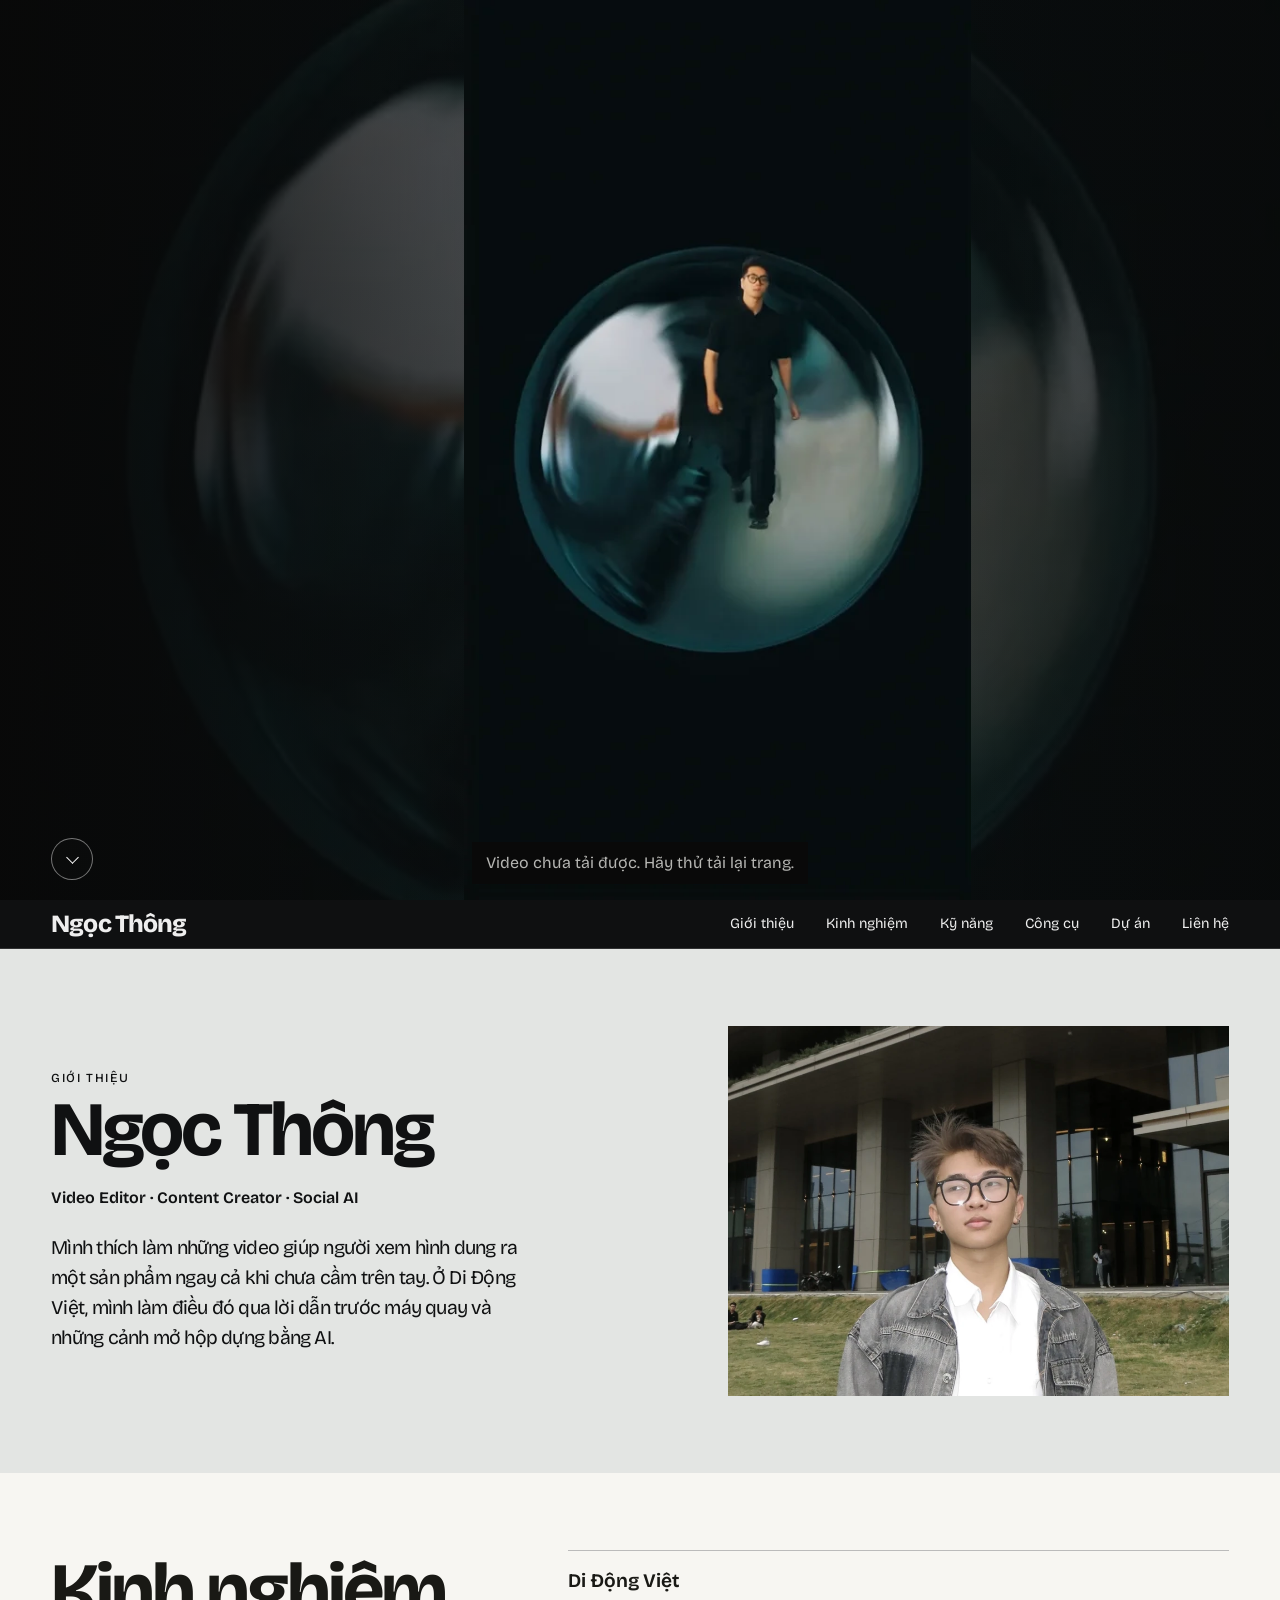
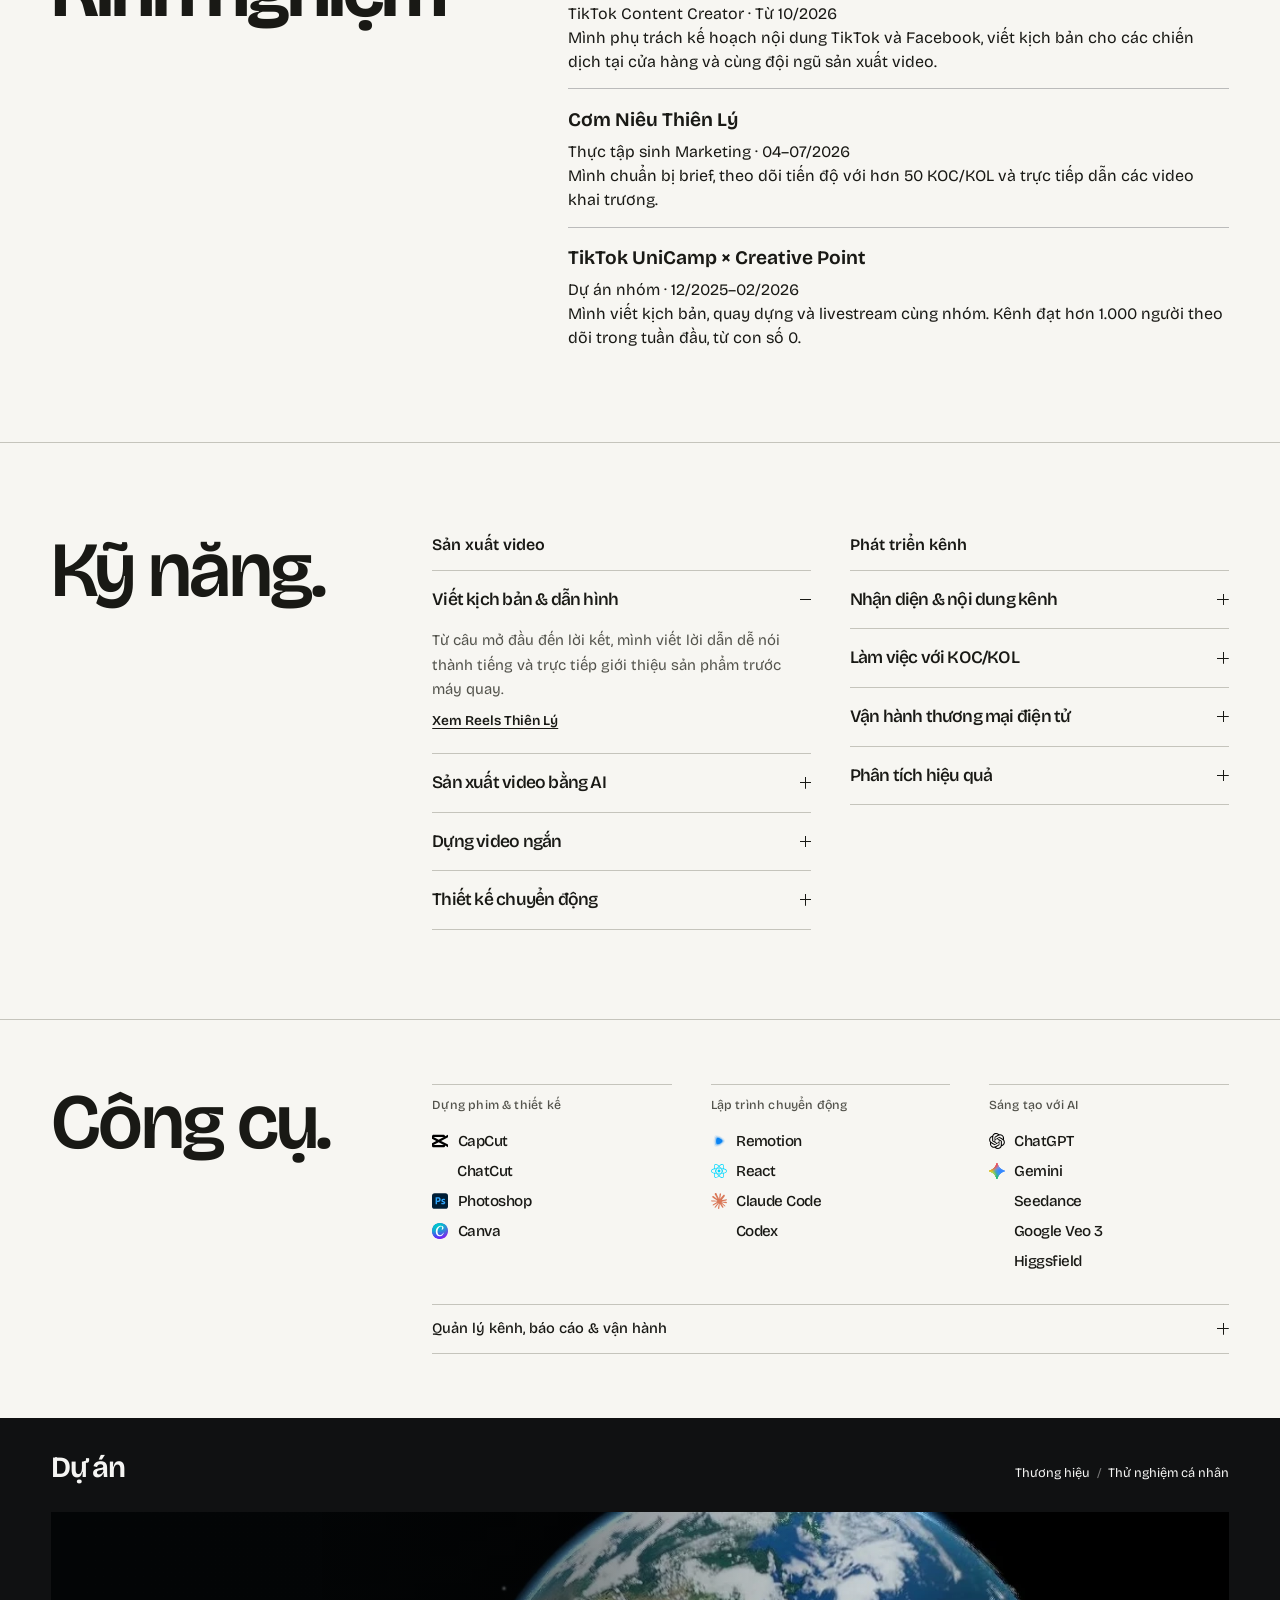
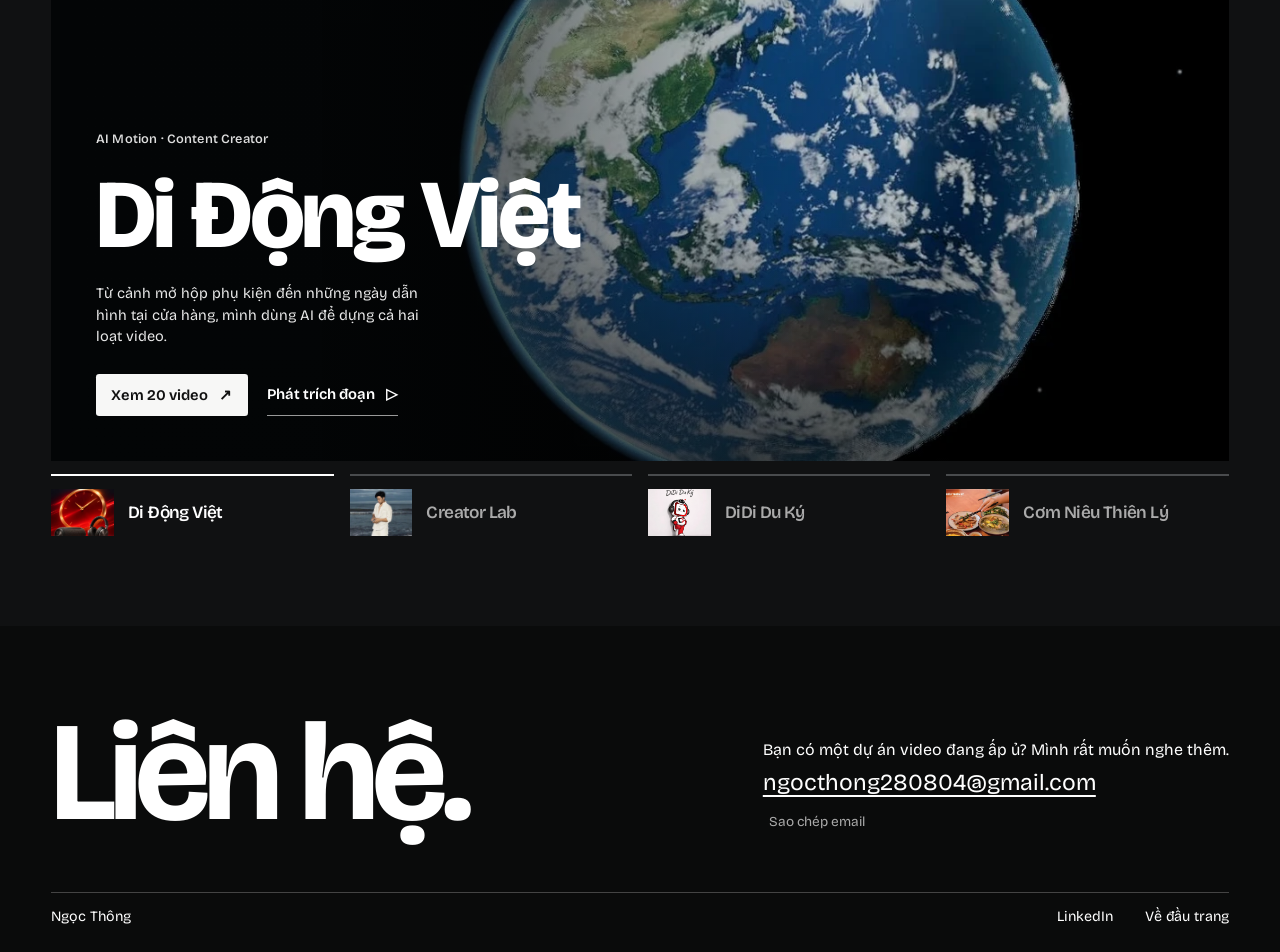
==== index.html @ 8e8eea10 "Rewrite portfolio and project stories in Thong's voice" ====
<!doctype html>
<html lang="vi">
<head>
  <meta charset="utf-8">
  <meta name="viewport" content="width=device-width, initial-scale=1">
  <meta name="description" content="Video và dự án nội dung của Ngọc Thông tại Di Động Việt, Cơm Niêu Thiên Lý và trên hai kênh TikTok cá nhân.">
  <meta property="og:type" content="website">
  <meta property="og:locale" content="vi_VN">
  <meta property="og:title" content="Ngọc Thông · Video Editor &amp; Content Creator">
  <meta property="og:description" content="Từ những thước phim tại cửa hàng đến thời trang tạo bằng AI. Xem các dự án Ngọc Thông viết kịch bản, dẫn hình và dựng video.">
  <meta property="og:url" content="https://ngocthong280804-sudo.github.io/portfolio-v2/">
  <meta property="og:image" content="https://ngocthong280804-sudo.github.io/portfolio-v2/assets/folio/ecomday.webp">
  <meta property="og:image:alt" content="Ngọc Thông dẫn hình tại GrowthVerse EcomDay.">
  <meta name="theme-color" content="#090909">
  <title>Ngọc Thông</title>
  <link rel="icon" href="assets/favicon.svg" type="image/svg+xml">
  <link rel="stylesheet" href="fonts.css">
  <link rel="stylesheet" href="style.css?v=viaoda2">
  <link rel="preload" href="assets/fonts/viaoda-name.woff2" as="font" type="font/woff2" crossorigin>

  <link rel="stylesheet" href="screening.css?v=profile2">
  <link rel="stylesheet" href="toolkit.css?v=studio1">
  <link rel="stylesheet" href="studio-type.css?v=viaoda1">
  <script defer src="screening.js?v=profile2"></script>
  <script defer src="intro.js?v=handoff1"></script>
</head>
<body>
  <a class="skip-work" href="#gioi-thieu">Đến giới thiệu</a>
  <main id="top">
    <section class="intro" aria-label="Phim mở đầu" data-intro>
      <figure class="intro__media">
        <canvas class="intro__ambience" width="384" height="216" aria-hidden="true"></canvas>
        <div class="intro__screen">
          <img class="intro__end" alt="" src="assets/intro-last-frame.webp" data-last-frame hidden>
          <video width="720" height="1280" preload="metadata" poster="assets/intro-poster.webp" muted playsinline disablepictureinpicture aria-label="Phim mở đầu">
            <source src="assets/intro-ngoc-thong.mp4" type="video/mp4">
            Trình duyệt không hỗ trợ phát video.
          </video>
          <button class="intro__overlay" type="button" data-play-overlay hidden>Xem phim mở đầu</button>
        </div>
        <div class="intro__signature" aria-live="polite">
          <h1 class="intro__name" aria-label="Ngọc Thông" data-name hidden><span aria-hidden="true"><i style="--i:0">N</i><i style="--i:1">g</i><i style="--i:2">ọ</i><i style="--i:3">c</i></span> <span aria-hidden="true"><i style="--i:4">T</i><i style="--i:5">h</i><i style="--i:6">ô</i><i style="--i:7">n</i><i style="--i:8">g</i></span></h1>
        </div>
        <p class="intro__error" data-video-error hidden>Video chưa tải được. Hãy thử tải lại trang.</p>
      </figure>
      <a class="intro-work" href="#gioi-thieu" aria-label="Đến giới thiệu"><span aria-hidden="true"></span></a>
    </section>

    <header class="rail">
      <div class="wrap rail__inner">
        <a class="signature" href="#top" aria-label="Ngọc Thông, về đầu trang">Ngọc Thông</a>
        <nav aria-label="Điều hướng chính">
          <a href="#gioi-thieu">Giới thiệu</a>
          <a href="#kinh-nghiem">Kinh nghiệm</a>
          <a href="#ky-nang">Kỹ năng</a>
          <a href="#cong-cu">Công cụ</a>
          <a href="#du-an">Dự án</a>
          <a href="#lien-he">Liên hệ</a>
        </nav>
      </div>
    </header>

    <section class="bio personal" id="gioi-thieu" aria-labelledby="about-title" tabindex="-1">
      <div class="wrap personal-grid">
        <header>
          <p class="artist-label">Giới thiệu</p>
          <h2 id="about-title">Ngọc Thông</h2>
          <p class="personal-role">Video Editor · Content Creator · Social AI</p>
          <p class="artist-lede">Mình thích làm những video giúp người xem hình dung ra một sản phẩm ngay cả khi chưa cầm trên tay. Ở Di Động Việt, mình làm điều đó qua lời dẫn trước máy quay và những cảnh mở hộp dựng bằng AI.</p>
        </header>
        <img src="assets/work/thong-portrait.webp?v=4" alt="Chân dung Ngọc Thông" width="900" height="1200" loading="lazy">
      </div>
    </section>

    <section class="experience" id="kinh-nghiem" aria-labelledby="experience-title">
      <div class="wrap experience-grid">
        <h2 id="experience-title">Kinh nghiệm</h2>
        <dl>
          <div><dt>Di Động Việt</dt><dd>TikTok Content Creator · Từ 10/2026<br>Mình phụ trách kế hoạch nội dung TikTok và Facebook, viết kịch bản cho các chiến dịch tại cửa hàng và cùng đội ngũ sản xuất video.</dd></div>
          <div><dt>Cơm Niêu Thiên Lý</dt><dd>Thực tập sinh Marketing · 04–07/2026<br>Mình chuẩn bị brief, theo dõi tiến độ với hơn 50 KOC/KOL và trực tiếp dẫn các video khai trương.</dd></div>
          <div><dt>TikTok UniCamp × Creative Point</dt><dd>Dự án nhóm · 12/2025–02/2026<br>Mình viết kịch bản, quay dựng và livestream cùng nhóm. Kênh đạt hơn 1.000 người theo dõi trong tuần đầu, từ con số 0.</dd></div>
        </dl>
      </div>
    </section>

    <section class="craft" id="ky-nang" aria-labelledby="craft-title">
      <div class="wrap craft__spread">
        <div class="craft__skills">
          <h2 class="craft__title" id="craft-title">Kỹ <em>năng.</em></h2>
          <div class="craft__role-columns">
            <div class="skill-group"><h3>Sản xuất video</h3>
              <ul class="craft__roles">
                <li>
                  <details name="craft-skill" open>
                    <summary>Viết kịch bản &amp; dẫn hình</summary>
                    <div class="craft__detail">
                      <p>Từ câu mở đầu đến lời kết, mình viết lời dẫn dễ nói thành tiếng và trực tiếp giới thiệu sản phẩm trước máy quay.</p>
                      <a href="du-an/thien-ly.html">Xem Reels Thiên Lý</a>
                    </div>
                  </details>
                </li>
                <li>
                  <details name="craft-skill">
                    <summary>Sản xuất video bằng AI</summary>
                    <div class="craft__detail">
                      <p>Mình phác từng cảnh, chọn khung hình mẫu rồi thử chuyển động để nhân vật giữ được diện mạo xuyên suốt video.</p>
                      <a href="du-an/creator-lab.html#ai-fashion">Xem AI Fashion</a>
                    </div>
                  </details>
                </li>
                <li>
                  <details name="craft-skill">
                    <summary>Dựng video ngắn</summary>
                    <div class="craft__detail">
                      <p>Với video trải nghiệm, mình cắt theo thao tác trên sản phẩm. Với video sự kiện, mình chọn những khoảnh khắc kể được diễn biến trong ngày.</p>
                      <a href="du-an/di-dong-viet.html#content-creator">Xem clip Di Động Việt</a>
                    </div>
                  </details>
                </li>
                <li>
                  <details name="craft-skill">
                    <summary>Thiết kế chuyển động</summary>
                    <div class="craft__detail">
                      <p>Mình lập trình chuyển động cho logo và dựng cảnh mở hộp theo phong cách stop motion.</p>
                      <a href="du-an/creator-lab.html#logo-in-motion">Xem Logo in Motion</a>
                    </div>
                  </details>
                </li>
              </ul>
            </div>
            <div class="skill-group"><h3>Phát triển kênh</h3>
              <ul class="craft__roles">
                <li>
                  <details name="craft-skill">
                    <summary>Nhận diện &amp; nội dung kênh</summary>
                    <div class="craft__detail">
                      <p>Với DiDi, mình xây hồ sơ nhân vật để nét vẽ, lời thoại và câu chuyện nhất quán trên cả hai kênh.</p>
                      <a href="du-an/didi.html">Xem DiDi Du Ký</a>
                    </div>
                  </details>
                </li>
                <li>
                  <details name="craft-skill">
                    <summary>Làm việc với KOC/KOL</summary>
                    <div class="craft__detail">
                      <p>Mình chuyển ý tưởng thành brief cho người sáng tạo, thống nhất lịch quay và theo dõi tiến độ đến khi có sản phẩm.</p>
                    </div>
                  </details>
                </li>
                <li>
                  <details name="craft-skill">
                    <summary>Vận hành thương mại điện tử</summary>
                    <div class="craft__detail">
                      <p>Tại Thiên Lý, mình hỗ trợ các chi nhánh cập nhật thực đơn, giá món và theo dõi đơn hàng trên ba ứng dụng.</p>
                    </div>
                  </details>
                </li>
                <li>
                  <details name="craft-skill">
                    <summary>Phân tích hiệu quả</summary>
                    <div class="craft__detail">
                      <p>Mình dùng Google Sheets để so sánh kết quả theo kênh và khung giờ, làm căn cứ điều chỉnh kế hoạch tiếp theo.</p>
                    </div>
                  </details>
                </li>
              </ul>
            </div>
          </div>
        </div>
      </div>
    </section>

    <section class="craft instruments" id="cong-cu" aria-labelledby="tools-title">
      <div class="wrap craft__tools">
          <h2 class="craft__title" id="tools-title">Công <em>cụ.</em></h2>
          <div class="craft__rack">
            <div class="craft__group">
              <h3>Dựng phim &amp; thiết kế</h3>
              <ul>
                <li><img src="assets/tools/capcut.svg" alt="" width="18" height="18" loading="lazy">CapCut</li><li>ChatCut</li>
                <li><img src="assets/tools/photoshop.svg" alt="" width="18" height="18" loading="lazy">Photoshop</li>
                <li><img src="assets/tools/canva.svg" alt="" width="18" height="18" loading="lazy">Canva</li>
              </ul>
            </div>
            <div class="craft__group">
              <h3>Lập trình chuyển động</h3>
              <ul>
                <li><img src="assets/tools/remotion.svg" alt="" width="18" height="18" loading="lazy">Remotion</li>
                <li><img src="assets/tools/react.svg" alt="" width="18" height="18" loading="lazy">React</li>
                <li><img src="assets/tools/claude.svg" alt="" width="18" height="18" loading="lazy">Claude Code</li><li>Codex</li>
              </ul>
            </div>
            <div class="craft__group">
              <h3>Sáng tạo với AI</h3>
              <ul>
                <li><img src="assets/tools/chatgpt.svg" alt="" width="18" height="18" loading="lazy">ChatGPT</li>
                <li><img src="assets/tools/gemini.svg" alt="" width="18" height="18" loading="lazy">Gemini</li>
                <li>Seedance</li><li>Google Veo 3</li><li>Higgsfield</li>
              </ul>
            </div>
            <details class="craft__more">
              <summary>Quản lý kênh, báo cáo &amp; vận hành</summary>
              <div class="craft__extra">
                <div class="craft__group">
                  <h3>Quản lý kênh &amp; quảng cáo</h3>
                  <ul>
                    <li>TikTok Shop</li>
                    <li>TikTok Ads</li>
                    <li>Meta Business Suite</li>
                    <li>Meta Ads</li>
                  </ul>
                </div>
                <div class="craft__group">
                  <h3>Phân tích &amp; báo cáo</h3>
                  <ul>
                    <li>Google Sheets</li>
                    <li>Excel</li>
                    <li>Power BI</li>
                  </ul>
                </div>
                <div class="craft__group">
                  <h3>Vận hành giao đồ ăn</h3>
                  <ul>
                    <li>GrabFood</li>
                    <li>ShopeeFood</li>
                    <li>Xanh SM</li>
                  </ul>
                </div>
              </div>
            </details>
          </div>
      </div>
    </section>

    <section class="projection" id="du-an" aria-labelledby="work-title">
      <header class="projection-head"><h2 id="work-title">Dự án</h2><p>Thương hiệu <span>/</span> Thử nghiệm cá nhân</p></header>
      <div class="projection-stage">
        <article class="feature feature--di-dong-viet" id="poster-di-dong-viet" aria-labelledby="title-di-dong-viet">
          <img class="feature-art" src="assets/folio/motion.webp" alt="Trái Đất trong cảnh mở đầu video DTR" loading="lazy">
          <div class="feature-copy">
            <p class="credit">AI Motion · Content Creator</p>
            <h3 id="title-di-dong-viet">Di Động Việt</h3>
            <p class="feature-note">Từ cảnh mở hộp phụ kiện đến những ngày dẫn hình tại cửa hàng, mình dùng AI để dựng cả hai loạt video.</p>
            <div class="feature-links"><a href="du-an/di-dong-viet.html">Xem 20 video <span aria-hidden="true">↗</span></a><button class="watch-preview" type="button" hidden>Phát trích đoạn <span aria-hidden="true">▷</span></button></div>
          </div>
        </article>
        <article class="feature feature--creator-lab" id="poster-creator-lab" aria-labelledby="title-creator-lab">
          <img class="feature-art" src="assets/folio/creator-lab.webp" alt="Khung hình thời trang bên biển và chuyển động logo TikTok" loading="lazy">
          <div class="feature-copy">
            <p class="credit">AI Fashion · Logo in Motion</p>
            <h3 id="title-creator-lab">Creator Lab</h3>
            <p class="feature-note">Thời trang nam và những logo chuyển động. Hai kênh TikTok cá nhân của mình có tổng cộng 2.380 người theo dõi.</p>
            <div class="feature-links"><a href="du-an/creator-lab.html">Xem hai loạt video <span aria-hidden="true">↗</span></a></div>
          </div>
        </article>
        <article class="feature feature--didi" id="poster-didi" aria-labelledby="title-didi">
          <img class="feature-art" src="assets/work/didi/didi.webp" alt="Mascot DiDi trong bộ nhận diện đỏ trắng" loading="lazy">
          <div class="feature-copy">
            <p class="credit">Nhận diện mascot · Di Động Việt</p>
            <h3 id="title-didi">DiDi Du Ký</h3>
            <p class="feature-note">Mình đưa DiDi vào những mẩu chuyện công sở, từ bộ nhận diện kênh đến kế hoạch nội dung 90 ngày.</p>
            <div class="feature-links"><a href="du-an/didi.html">Xem nhận diện <span aria-hidden="true">↗</span></a></div>
          </div>
        </article>
        <article class="feature feature--thien-ly" id="poster-thien-ly" aria-labelledby="title-thien-ly">
          <img class="feature-art" src="assets/work/social.webp" alt="Mâm cơm niêu trong loạt Reels Thiên Lý" loading="lazy">
          <div class="feature-copy">
            <p class="credit">Kịch bản &amp; dẫn hình · Facebook Reels</p>
            <h3 id="title-thien-ly">Cơm Niêu Thiên Lý</h3>
            <p class="feature-note">Video mình dẫn trước ngày mở cửa tại Quận 1 đạt 274.000 lượt xem, gồm cả lượt tự nhiên và quảng cáo.</p>
            <div class="feature-links"><a href="du-an/thien-ly.html">Xem Reels <span aria-hidden="true">↗</span></a></div>
          </div>
        </article>
      </div>
      <nav class="film-selector" aria-label="Chọn tác phẩm" hidden>
        <button type="button" aria-controls="poster-di-dong-viet" aria-pressed="false"><img src="assets/work/ddv/gio-vang-art.webp" alt="" loading="lazy"><span>Di Động Việt</span></button>
        <button type="button" aria-controls="poster-creator-lab" aria-pressed="false"><img src="assets/work/fashion-shore.webp" alt="" loading="lazy"><span>Creator Lab</span></button>
        <button type="button" aria-controls="poster-didi" aria-pressed="false"><img src="assets/work/didi/avatar.webp" alt="" loading="lazy"><span>DiDi Du Ký</span></button>
        <button type="button" aria-controls="poster-thien-ly" aria-pressed="false"><img src="assets/work/social.webp" alt="" loading="lazy"><span>Cơm Niêu Thiên Lý</span></button>
      </nav>
      <dialog class="preview-dialog" aria-label="Trích đoạn Di Động Việt">
        <form method="dialog"><button>Đóng <span aria-hidden="true">×</span></button></form>
        <video controls playsinline muted preload="none" data-src="assets/folio/ddv-preview.mp4"></video>
      </dialog>
    </section>

  </main>

  <footer class="outro" id="lien-he">
    <div class="wrap">
      <div class="outro-head">
        <h2>Liên <em>hệ.</em></h2>
        <div class="outro-mail">
          <p>Bạn có một dự án video đang ấp ủ? Mình rất muốn nghe thêm.</p>
          <a href="mailto:ngocthong280804@gmail.com" id="email-link">ngocthong280804@gmail.com</a>
          <button data-copy-email type="button" hidden>Sao chép email</button>
          <span class="copy-status" role="status" data-copy-status></span>
        </div>
      </div>
      <div class="outro-foot">
        <span>Ngọc Thông</span>
        <nav aria-label="Liên kết cuối trang"><a href="https://www.linkedin.com/in/thongtranngoc/" target="_blank" rel="noopener noreferrer">LinkedIn</a><a href="#top">Về đầu trang</a></nav>
      </div>
    </div>
  </footer>
</body>
</html>
---- fonts.css ----
@font-face {
  font-family: 'Be Vietnam Pro';
  font-style: normal;
  font-weight: 400;
  font-display: swap;
  src: url(assets/fonts/QdVPSTAyLFyeg_IDWvOJmVES_Hw4BXoKZA.woff2) format('woff2');
  unicode-range: U+0102-0103, U+0110-0111, U+0128-0129, U+0168-0169, U+01A0-01A1, U+01AF-01B0, U+0300-0301, U+0303-0304, U+0308-0309, U+0323, U+0329, U+1EA0-1EF9, U+20AB;
}

@font-face {
  font-family: 'Be Vietnam Pro';
  font-style: normal;
  font-weight: 400;
  font-display: swap;
  src: url(assets/fonts/QdVPSTAyLFyeg_IDWvOJmVES_Hw3BXo.woff2) format('woff2');
  unicode-range: U+0000-00FF, U+0131, U+0152-0153, U+02BB-02BC, U+02C6, U+02DA, U+02DC, U+0304, U+0308, U+0329, U+2000-206F, U+20AC, U+2122, U+2191, U+2193, U+2212, U+2215, U+FEFF, U+FFFD;
}

@font-face {
  font-family: 'Be Vietnam Pro';
  font-style: normal;
  font-weight: 500;
  font-display: swap;
  src: url(assets/fonts/QdVMSTAyLFyeg_IDWvOJmVES_HTEJm86Rb0bcw.woff2) format('woff2');
  unicode-range: U+0102-0103, U+0110-0111, U+0128-0129, U+0168-0169, U+01A0-01A1, U+01AF-01B0, U+0300-0301, U+0303-0304, U+0308-0309, U+0323, U+0329, U+1EA0-1EF9, U+20AB;
}

@font-face {
  font-family: 'Be Vietnam Pro';
  font-style: normal;
  font-weight: 500;
  font-display: swap;
  src: url(assets/fonts/QdVMSTAyLFyeg_IDWvOJmVES_HTEJm81Rb0.woff2) format('woff2');
  unicode-range: U+0000-00FF, U+0131, U+0152-0153, U+02BB-02BC, U+02C6, U+02DA, U+02DC, U+0304, U+0308, U+0329, U+2000-206F, U+20AC, U+2122, U+2191, U+2193, U+2212, U+2215, U+FEFF, U+FFFD;
}

@font-face {
  font-family: 'Be Vietnam Pro';
  font-style: normal;
  font-weight: 600;
  font-display: swap;
  src: url(assets/fonts/QdVMSTAyLFyeg_IDWvOJmVES_HToIW86Rb0bcw.woff2) format('woff2');
  unicode-range: U+0102-0103, U+0110-0111, U+0128-0129, U+0168-0169, U+01A0-01A1, U+01AF-01B0, U+0300-0301, U+0303-0304, U+0308-0309, U+0323, U+0329, U+1EA0-1EF9, U+20AB;
}

@font-face {
  font-family: 'Be Vietnam Pro';
  font-style: normal;
  font-weight: 600;
  font-display: swap;
  src: url(assets/fonts/QdVMSTAyLFyeg_IDWvOJmVES_HToIW81Rb0.woff2) format('woff2');
  unicode-range: U+0000-00FF, U+0131, U+0152-0153, U+02BB-02BC, U+02C6, U+02DA, U+02DC, U+0304, U+0308, U+0329, U+2000-206F, U+20AC, U+2122, U+2191, U+2193, U+2212, U+2215, U+FEFF, U+FFFD;
}

@font-face {
  font-family: 'Be Vietnam Pro';
  font-style: normal;
  font-weight: 700;
  font-display: swap;
  src: url(assets/fonts/QdVMSTAyLFyeg_IDWvOJmVES_HSMIG86Rb0bcw.woff2) format('woff2');
  unicode-range: U+0102-0103, U+0110-0111, U+0128-0129, U+0168-0169, U+01A0-01A1, U+01AF-01B0, U+0300-0301, U+0303-0304, U+0308-0309, U+0323, U+0329, U+1EA0-1EF9, U+20AB;
}

@font-face {
  font-family: 'Be Vietnam Pro';
  font-style: normal;
  font-weight: 700;
  font-display: swap;
  src: url(assets/fonts/QdVMSTAyLFyeg_IDWvOJmVES_HSMIG81Rb0.woff2) format('woff2');
  unicode-range: U+0000-00FF, U+0131, U+0152-0153, U+02BB-02BC, U+02C6, U+02DA, U+02DC, U+0304, U+0308, U+0329, U+2000-206F, U+20AC, U+2122, U+2191, U+2193, U+2212, U+2215, U+FEFF, U+FFFD;
}

@font-face {
  font-family: 'Cormorant Garamond';
  font-style: italic;
  font-weight: 600;
  font-display: swap;
  src: url(assets/fonts/co3smX5slCNuHLi8bLeY9MK7whWMhyjYrGFEsdtdc62E6zd5LDf-hdM8Efs.woff2) format('woff2');
  unicode-range: U+0460-052F, U+1C80-1C8A, U+20B4, U+2DE0-2DFF, U+A640-A69F, U+FE2E-FE2F;
}

@font-face {
  font-family: 'Cormorant Garamond';
  font-style: italic;
  font-weight: 600;
  font-display: swap;
  src: url(assets/fonts/co3smX5slCNuHLi8bLeY9MK7whWMhyjYrGFEsdtdc62E6zd5LDf-jNM8Efs.woff2) format('woff2');
  unicode-range: U+0301, U+0400-045F, U+0490-0491, U+04B0-04B1, U+2116;
}

@font-face {
  font-family: 'Cormorant Garamond';
  font-style: italic;
  font-weight: 600;
  font-display: swap;
  src: url(assets/fonts/co3smX5slCNuHLi8bLeY9MK7whWMhyjYrGFEsdtdc62E6zd5LDf-h9M8Efs.woff2) format('woff2');
  unicode-range: U+0102-0103, U+0110-0111, U+0128-0129, U+0168-0169, U+01A0-01A1, U+01AF-01B0, U+0300-0301, U+0303-0304, U+0308-0309, U+0323, U+0329, U+1EA0-1EF9, U+20AB;
}

@font-face {
  font-family: 'Cormorant Garamond';
  font-style: italic;
  font-weight: 600;
  font-display: swap;
  src: url(assets/fonts/co3smX5slCNuHLi8bLeY9MK7whWMhyjYrGFEsdtdc62E6zd5LDf-iNM8.woff2) format('woff2');
  unicode-range: U+0000-00FF, U+0131, U+0152-0153, U+02BB-02BC, U+02C6, U+02DA, U+02DC, U+0304, U+0308, U+0329, U+2000-206F, U+20AC, U+2122, U+2191, U+2193, U+2212, U+2215, U+FEFF, U+FFFD;
}

@font-face {
  font-family: 'Cormorant Garamond';
  font-style: normal;
  font-weight: 600;
  font-display: swap;
  src: url(assets/fonts/co3umX5slCNuHLi8bLeY9MK7whWMhyjypVO7abI26QOD_iE9KnnOiss4.woff2) format('woff2');
  unicode-range: U+0460-052F, U+1C80-1C8A, U+20B4, U+2DE0-2DFF, U+A640-A69F, U+FE2E-FE2F;
}

@font-face {
  font-family: 'Cormorant Garamond';
  font-style: normal;
  font-weight: 600;
  font-display: swap;
  src: url(assets/fonts/co3umX5slCNuHLi8bLeY9MK7whWMhyjypVO7abI26QOD_iE9KnDOiss4.woff2) format('woff2');
  unicode-range: U+0301, U+0400-045F, U+0490-0491, U+04B0-04B1, U+2116;
}

@font-face {
  font-family: 'Cormorant Garamond';
  font-style: normal;
  font-weight: 600;
  font-display: swap;
  src: url(assets/fonts/co3umX5slCNuHLi8bLeY9MK7whWMhyjypVO7abI26QOD_iE9KnvOiss4.woff2) format('woff2');
  unicode-range: U+0102-0103, U+0110-0111, U+0128-0129, U+0168-0169, U+01A0-01A1, U+01AF-01B0, U+0300-0301, U+0303-0304, U+0308-0309, U+0323, U+0329, U+1EA0-1EF9, U+20AB;
}

@font-face {
  font-family: 'Cormorant Garamond';
  font-style: normal;
  font-weight: 600;
  font-display: swap;
  src: url(assets/fonts/co3umX5slCNuHLi8bLeY9MK7whWMhyjypVO7abI26QOD_iE9KnTOig.woff2) format('woff2');
  unicode-range: U+0000-00FF, U+0131, U+0152-0153, U+02BB-02BC, U+02C6, U+02DA, U+02DC, U+0304, U+0308, U+0329, U+2000-206F, U+20AC, U+2122, U+2191, U+2193, U+2212, U+2215, U+FEFF, U+FFFD;
}
---- style.css ----
:root {
  color-scheme: dark;
  --black: #090909;
  --white: #f5f5f2;
  --dim: #b5b5b2;
  --line: #30302e;
  --sans: 'Be Vietnam Pro', sans-serif;
  --display: 'Be Vietnam Pro', sans-serif;
  --serif: 'Cormorant Garamond', Georgia, serif;
}

*, *::before, *::after { box-sizing: border-box; }
[hidden] { display: none !important; }
html { scroll-behavior: smooth; }
body { margin: 0; background: var(--black); color: var(--white); font: 400 1rem/1.65 var(--sans); }
a { color: inherit; text-decoration: none; }
button { color: inherit; font: inherit; }
img { display: block; max-width: 100%; }
:focus-visible { outline: 2px solid currentColor; outline-offset: 5px; }
h1, h2, h3, p, figure { margin: 0; }
.wrap { width: min(100% - 2 * clamp(1.25rem, 5.3vw, 6rem), 87rem); margin-inline: auto; }
.intro { --side-space: max(0px, calc(100vw - 56.25svh)); --upper-space: max(0px, calc(100svh - 177.7778vw)); --video-alignment: .6; position: relative; height: 100svh; min-height: 15rem; overflow: hidden; isolation: isolate; background: #0a0d0d; }
.intro__media, .intro__screen { position: absolute; inset: 0; }
.intro__media { background: linear-gradient(#0a0d0d99, #0a0d0dbb), url('assets/intro-poster.webp') center / cover; }
.intro__ambience { position: absolute; inset: 0; width: 100%; height: 100%; opacity: 0; filter: saturate(.55) brightness(.87) blur(clamp(.5rem, 1.25vw, 1.3rem)); transition: opacity .35s ease; }
.intro--ambient .intro__ambience { opacity: 1; }
.intro__media::before { content: ''; position: absolute; z-index: 1; inset: 0; background: linear-gradient(90deg, #080808e0, transparent 44%, transparent 74%, #08080880); pointer-events: none; }
.intro__screen { z-index: 1; }
.intro__screen video, .intro__end { position: absolute; inset: 0; display: block; width: 100%; height: 100%; object-fit: contain; object-position: calc(var(--video-alignment) * 100%) center; }
.intro--ambient .intro__screen :is(video, .intro__end) {
  --left-edge: calc(var(--side-space) * var(--video-alignment));
  --right-edge: calc(100% - var(--side-space) * (1 - var(--video-alignment)));
  --blend: min(1.25rem, calc(var(--side-space) * .06));
  mask-image: linear-gradient(90deg, transparent var(--left-edge), #000 calc(var(--left-edge) + var(--blend)), #000 calc(var(--right-edge) - var(--blend)), transparent var(--right-edge));
}
.intro__end { z-index: 1; }
.intro__signature { position: absolute; z-index: 2; inset: 0; pointer-events: none; }
.intro--complete .intro__signature { background: linear-gradient(90deg, #080808a6, #08080840 37%, transparent 64%); }
.intro__name { position: absolute; left: clamp(1.5rem, 6vw, 7rem); top: 50%; transform: translateY(-50%); color: #faf9f7; font: 600 clamp(5rem, 12.1vw, 13rem)/.8 var(--serif); letter-spacing: -.07em; text-shadow: 0 .04em .2em #0007; }
.intro__name > span { display:block; }
.intro__name > span + span { margin-inline-start:.35em; }
.intro__name i { display:inline-block; font-style:inherit; }
@media (prefers-reduced-motion:no-preference) {
  .intro--complete .intro__name i {
    transform-origin:0 90%;
    animation: title-letter 760ms cubic-bezier(.18,.72,.22,1) calc(var(--i) * 64ms) both;
  }
  @keyframes title-letter {
    from {opacity:0; transform:translateY(.22em) rotate(4deg);}
    to {opacity:1; transform:none;}
  }
}

.intro__overlay { position: absolute; inset: 50% auto auto 50%; z-index: 3; transform: translate(-50%, -50%); background: var(--white); color: var(--black); border: 0; border-radius: 100px; padding: .65rem 1.15rem; white-space: nowrap; font-size: .85rem; font-weight: 700; cursor: pointer; }
.intro__error { position: absolute; z-index: 3; inset: auto 1rem 1rem; width: fit-content; margin-inline: auto; color: var(--dim); background: var(--black); padding: .5rem .85rem; }

@media (max-width: 48rem) {
  .intro { --video-alignment: .5; }
  .intro--ambient .intro__screen :is(video, .intro__end) {
    --top-edge: calc(var(--upper-space) / 2);
    --blend: min(.85rem, calc(var(--upper-space) * .12));
    mask-image: linear-gradient(180deg, transparent var(--top-edge), #000 calc(var(--top-edge) + var(--blend)), #000 calc(100% - var(--top-edge) - var(--blend)), transparent calc(100% - var(--top-edge)));
  }
  .intro__media::before { background: linear-gradient(180deg, #08080899, transparent 12%, transparent 83%, #080808c0); }
  .intro--complete .intro__signature { background: linear-gradient(0deg, #080808d9, #08080860 26%, transparent 48%); }
  .intro__name { top: auto; bottom: clamp(4.4rem, 16svh, 10rem); left: 5.5%; transform: none; font-size: clamp(3.1rem, 16vw, 8rem); white-space: nowrap; }
}

@media (prefers-reduced-motion: reduce) {
  html { scroll-behavior: auto; }
  .intro__ambience { transition: none; }

}

/* The work pages use a paper ground and two contrasting typesetting voices. */
:root {
  --paper: #f4f3ef;
  --ink: #161615;
  --subtle: #5a5a56;
  --rule: #c6c5be;
}
.project-head { padding-block: clamp(2.1rem, 5.2vw, 5rem) clamp(1.9rem, 3vw, 3rem); }
.backlink { color: var(--subtle); display: inline-block; font-size: .9rem; text-decoration: underline; text-underline-offset: .25em; margin-bottom: clamp(2rem, 4vw, 3.6rem); }
.project-head .kicker { color: var(--subtle); }
.project-head h1 { font-size: clamp(3.25rem, 8.8vw, 8.5rem); margin: .45rem 0 1rem; }
.project-lede { font-size: clamp(1.05rem, 1.6vw, 1.45rem); line-height: 1.6; max-width: 58ch; }
.credits { margin: clamp(1.75rem, 3.2vw, 3.2rem) 0 0; padding-top: 1.1rem; border-top: 1px solid var(--rule); display: flex; flex-wrap: wrap; gap: 1rem clamp(2rem, 5vw, 5.2rem); }
.credits dt { text-transform: uppercase; font: 600 .74rem/1.7 var(--sans); letter-spacing: .09em; color: var(--subtle); margin-bottom: .25rem; }
.credits dd { margin: 0; font-weight: 500; }
.project-samples { padding-bottom: clamp(3.5rem, 7vw, 7rem); }
.project-samples h2 { font: 600 clamp(2.05rem, 3.9vw, 4rem)/1.08 var(--serif); letter-spacing: -.035em; margin-bottom: 1.2rem; }
.sample-grid { display: grid; grid-template-columns: repeat(3,minmax(0,1fr)); gap: clamp(.75rem, 2.1vw, 2.5rem); }
.sample { display: block; }
.sample img { width: 100%; aspect-ratio: 9/16; height: auto; object-fit: cover; }
.sample__caption { display: grid; gap: .08rem; margin-top: .6rem; }
.sample__caption strong { font-size: clamp(1rem, 1.6vw, 1.55rem); letter-spacing: -.04em; }
.sample__caption small, .reel-list small { color: var(--subtle); font-size: .88rem; }
.sample:hover strong, .reel-list a:hover strong, .project-next a:hover { text-decoration: underline; text-decoration-thickness: 1px; text-underline-offset: .18em; }
.project-wide { margin: 0 0 1.5rem; }
.project-wide img, img.project-wide { width: 100%; height: auto; max-height: 32rem; object-fit: cover; }
.project-wide figcaption { margin-top: .35rem; font-size: .87rem; color: var(--subtle); }
.reel-list { padding: 0; margin: 0; list-style: none; }
.reel-list a { display: flex; justify-content: space-between; align-items: center; gap: .9rem; border-top: 1px solid var(--rule); padding: 1.1rem 0; }
.reel-list strong { font-weight: 500; font-size: clamp(1rem, 1.7vw, 1.6rem); }
.project-next { background: var(--ink); color: var(--paper); padding-block: clamp(2.5rem, 5vw, 5rem); }
.project-next a { display: inline-block; margin-top: .35rem; font: italic 600 clamp(2.5rem, 5.5vw, 5.5rem)/1.15 var(--serif); letter-spacing: -.04em; }

@media (max-width: 44rem) {
  .sample-grid { grid-template-columns: 1fr; gap: 1.8rem; }
  .sample { display: grid; grid-template-columns: minmax(0,1fr) minmax(0,.88fr); gap: 1rem; align-items: center; }
  .reel-list a { align-items: flex-start; flex-direction: column; gap: .15rem; }
  .credits { display: grid; gap: .85rem; }
}
.sample__still { position: relative; display: block; }
.play-mark { position: absolute; right: .75rem; bottom: .75rem; display: grid; place-items: center; width: 2.5rem; aspect-ratio: 1; border-radius: 50%; background: #141414c7; border: 1px solid #ffffff9c; }
.play-mark::after { content: ''; margin-left: .16rem; border-top: .33rem solid transparent; border-bottom: .33rem solid transparent; border-left: .48rem solid white; }
.credits a { text-decoration: underline; text-underline-offset: .18em; }
.project-samples > p { color: var(--subtle); margin-bottom: 1rem; }
---- screening.css ----
body { background:#101112; }
.wrap { width:min(92%,100rem); }
.skip-work,.intro-work { position:absolute; z-index:5; }
.skip-work { position:fixed; transform:translateY(-150%); background:white;color:black;padding:.5rem 1rem; }
.skip-work:focus { transform:none; }
.intro-work { left:4%;bottom:1.25rem;width:42px;height:42px;border:1px solid #ffffff70;border-radius:50%;display:grid;place-items:center;background:#10101066; }
.intro-work span { width:9px;height:9px;border:solid white;border-width:0 1px 1px 0;transform:translateY(-2px) rotate(45deg); }
.rail { position:sticky;top:0;z-index:9;color:#eee;background:#101112f5;border-bottom:1px solid #ffffff24; }
.rail__inner,.rail nav,.outro-foot,.outro-foot nav { display:flex;align-items:center; }
.rail__inner,.outro-foot { justify-content:space-between; }
.signature { font-size:1.55rem;font-weight:790;letter-spacing:-.035em;white-space:nowrap; }
.rail nav,.outro-foot nav {gap:clamp(.8rem,2.5vw,2.8rem);}
.rail a,.outro-foot a {display:inline-flex;align-items:center;min-height:48px;}
.rail nav a,.outro-foot {font-size:.89rem;}
.rail a:hover,.outro a:hover {text-decoration:underline;text-underline-offset:4px;}
.projection {scroll-margin-top:3.1rem;padding:clamp(1.2rem,2vw,2.4rem) 0 clamp(3rem,6vw,6rem);color:#f5f5f3;background:#101112;}
.projection-head,.projection-stage,.film-selector {width:min(92%,100rem);margin-inline:auto;}
.projection-head {display:flex;align-items:baseline;justify-content:space-between;gap:1rem;margin-bottom:1.2rem;}
.projection-head h2 {font-size:clamp(1.35rem,2.3vw,2.75rem);font-weight:650;letter-spacing:-.055em;}
.projection-head p,.credit {font-size:clamp(.8rem,1vw,1rem);}
.projection-head p span {color:#777;margin-inline:.25rem;}
.feature {position:relative;isolation:isolate;overflow:hidden;display:flex;align-items:flex-end;min-height:clamp(28rem,61svh,47rem);color:white;background:#040608;}
.feature-art {position:absolute;inset:0 0 0 auto;width:77%;height:100%;object-fit:cover;z-index:-2;}
.feature--di-dong-viet .feature-art {object-position:52% 46%;}
.feature::before {content:"";position:absolute;inset:0;z-index:-1;background:linear-gradient(90deg,#030506 0%,#030506f0 21%,#03050676 45%,transparent 72%),linear-gradient(0deg,#0008,transparent 45%);}
.feature-copy {padding:clamp(1.5rem,3.5vw,4rem);width:min(56%,55rem);}
.credit {font-weight:560;color:#ddd;letter-spacing:.012em;}
.feature h3 {font-size:clamp(4rem,7.6vw,9rem);font-weight:790;line-height:.98;letter-spacing:-.032em;margin:.19em 0 .2em;text-wrap:balance;}
.feature-note {max-width:38ch;font-size:clamp(.91rem,1.13vw,1.17rem);line-height:1.5;color:#e7e7e7;}
.feature-links {display:flex;align-items:center;flex-wrap:wrap;gap:.75rem 1.2rem;margin-top:1.6rem;}
.feature-links a,.watch-preview {display:inline-flex;align-items:center;justify-content:space-between;gap:.7rem;min-height:42px;font-size:.92rem;font-weight:630;}
.feature-links a {color:#111;background:#f7f7f6;padding:.48rem .95rem;border-radius:.2rem;}
.feature-links a:hover {background:#dce3e9;}
.watch-preview {background:none;border:0;border-bottom:1px solid #999;padding:0;color:white;cursor:pointer;}
.feature--didi {background:#83152c;}
.feature--didi::before {background:linear-gradient(105deg,#390715,#9c1939 56%,#c6364b);z-index:-3;}
.feature--didi .feature-art {width:53%;object-fit:contain;padding:1.5rem 6% 0;}
.feature--creator-lab .feature-art {width:86%;object-position:center;}
.film-selector {display:grid;grid-template-columns:repeat(4,minmax(0,1fr));gap:1rem;padding-top:.85rem;}
.film-selector button {display:flex;align-items:center;gap:clamp(.6rem,1.1vw,1.2rem);text-align:left;padding:.8rem 0;min-width:0;border:0;border-top:2px solid #494b4d;background:none;color:#aaa;cursor:pointer;font-weight:590;font-size:clamp(.9rem,1.35vw,1.45rem);letter-spacing:-.035em;}
.film-selector button[aria-pressed=true],.film-selector button:hover {color:white;border-color:currentColor;}
.film-selector img {width:clamp(42px,4.9vw,80px);height:clamp(37px,3.7vw,60px);object-fit:cover;}
@media(prefers-reduced-motion:no-preference){.feature.is-selected .feature-art {animation:cut-in .36s ease-out;} @keyframes cut-in {from{opacity:.32;transform:scale(1.025);}to{opacity:1;transform:none;}}}
.preview-dialog {position:fixed;border:0;background:#101112;color:white;padding:.75rem;max-width:min(88rem,94vw);width:max-content;margin:auto;}
.preview-dialog::backdrop {background:#000d;}
.preview-dialog form {display:flex;justify-content:flex-end;}
.preview-dialog button,.outro-mail button {background:none;border:0;min-height:42px;cursor:pointer;color:inherit;}
.preview-dialog video {display:block;width:min(78vw,74rem);max-height:73svh;}
.outro {padding:clamp(3rem,6vw,7rem) 0 .7rem;background:#0a0b0b;color:white;}
.outro-head {display:flex;justify-content:space-between;align-items:end;gap:1rem;padding-bottom:3rem;}
.outro-head h2 {font-size:clamp(4rem,11vw,12rem);letter-spacing:-.04em;line-height:1;}
.outro-mail {display:grid;justify-items:start;}
.outro-mail a {font-size:clamp(1rem,1.8vw,2rem);text-decoration:underline;text-underline-offset:.2em;}
.copy-status,.outro-mail button {color:#aaa;font-size:.85rem;}
.outro-foot {border-top:1px solid #444;}
@media(max-width:48rem){
 .projection-head {align-items:start;flex-direction:column;gap:.1rem;margin-bottom:.85rem;}
 .feature {min-height:0;display:grid;grid-template-rows:clamp(12rem,54vw,23rem) auto;background:#191a1c;}
 .feature-art,.feature--creator-lab .feature-art,.feature--didi .feature-art {position:relative;grid-row:1;width:100%;height:100%;object-fit:cover;}
 .feature--didi .feature-art {object-fit:contain;background:#a5243b;padding:.6rem;}
 .feature::before {display:none;}
 .feature-copy {width:100%;padding:1.3rem;grid-row:2;}
 .feature h3 {font-size:clamp(2.8rem,9vw,4.6rem);line-height:1.04;}
 .feature-links {margin-top:1rem;}
 .film-selector {grid-template-columns:repeat(2,minmax(0,1fr));gap:0 .7rem;}
 .film-selector button {padding:.65rem 0;line-height:1.2;}
 .rail nav {gap:.8rem;}
 .outro-head {align-items:start;flex-direction:column;}
}
@media(max-width:36rem){
 .rail__inner {display:block;padding:.3rem 0;}
 .rail nav {justify-content:space-between;gap:.25rem;}
 .rail a {min-height:30px;}
 .rail nav a {font-size:.83rem;}
 .projection {scroll-margin-top:4.8rem;}
 .preview-dialog video {width:83vw;}
}

.personal-grid,.experience-grid {display:grid;align-items:center;grid-template-columns:1.2fr 1fr;gap:clamp(2rem,6vw,7rem);padding-block:clamp(3rem,6vw,6rem);}
.personal-grid h2,.experience h2 {font-size:clamp(3rem,6vw,7rem);letter-spacing:-.04em;line-height:1.08;}
.personal-role {margin:.85rem 0 1.3rem;font-weight:620;}
.personal-grid img {width:100%;height:auto;aspect-ratio:1.35;object-fit:cover;object-position:50% 38%;}
.experience {background:#f7f6f2;color:#191915;}
.experience-grid {align-items:start;grid-template-columns:.8fr 1.2fr;}
.experience dl {margin:0;}
.experience dl div {border-top:1px solid #bbb;padding:.9rem 0;}
.experience dt {font-size:1.2rem;font-weight:650;}
.experience dd {margin:.3rem 0 0;line-height:1.5;}
.skill-group h3 {margin:0 0 .7rem;font-size:1rem;font-weight:600;}
.instruments .craft__tools {margin-top:0;border-top:0;padding-block:clamp(2.5rem,5vw,5rem);}
.personal,.experience,.instruments,.outro {scroll-margin-top:4rem;}
@media(max-width:48rem){
 .personal-grid,.experience-grid {grid-template-columns:1fr;gap:1.5rem;}
 .personal-grid img {max-height:20rem;}
 .rail__inner {display:block;padding:.3rem 0;}
 .rail nav {justify-content:space-between;gap:.4rem;flex-wrap:wrap;}
 .rail a {min-height:32px;}
 .personal[id],.experience[id],.craft[id],.projection[id],.outro[id] {scroll-margin-top:5.5rem;}
}
@media(max-width:26rem){
 .rail nav {display:grid;grid-template-columns:repeat(3,1fr);gap:0 .4rem;}
 .personal[id],.experience[id],.craft[id],.projection[id],.outro[id] {scroll-margin-top:7rem;}
}
---- toolkit.css ----
.craft {
  --paper-line: #c5c4bc;
  --paper-muted: #53534c;
  border-top: 1px solid var(--paper-line);
  background: #f7f6f2;
  color: #191915;
  color-scheme: light;
}
.craft, .craft__tools, .bio { scroll-margin-top: 4.5rem; }
.craft__spread { padding-block: clamp(4rem, 7vw, 8rem); }
.craft__skills, .craft__tools {
  display: grid;
  grid-template-columns: minmax(12rem, .78fr) minmax(0, 2fr);
  align-items: start;
  column-gap: clamp(2.5rem, 5.5vw, 6.5rem);
}
.craft__tools {
  margin-top: clamp(3rem, 5vw, 5.5rem);
  padding-top: clamp(2rem, 3.3vw, 3.6rem);
  border-top: 1px solid var(--paper-line);
}
.craft .craft__title {
  display: flex;
  flex-direction: column;
  align-items: flex-start;
  margin: -.06em 0 0;
  font: 600 clamp(3.7rem, 6.1vw, 6.5rem)/1.09 var(--sans);
  letter-spacing: -.085em;
}
.craft__title em {
  margin: -.15em 0 0 .37em;
  font: italic 600 1.22em/1.03 var(--serif);
  letter-spacing: -.075em;
}
.craft ul { list-style: none; padding: 0; margin: 0; }
.craft__role-columns, .craft__rack, .craft__extra { display: grid; gap: 0 clamp(1.4rem, 3vw, 3rem); }
.craft__role-columns { grid-template-columns: repeat(2, minmax(0, 1fr)); }
.craft__roles { border-top: 1px solid var(--paper-line); }
.craft__roles li { border-bottom: 1px solid var(--paper-line); }
.craft summary {
  display: flex;
  align-items: center;
  justify-content: space-between;
  gap: .65rem;
  cursor: pointer;
  list-style: none;
}
.craft summary::-webkit-details-marker { display: none; }
.craft summary::after {
  content: '';
  flex: 0 0 .72rem;
  height: .72rem;
  background: linear-gradient(currentColor, currentColor) center / 100% 1px no-repeat,
    linear-gradient(currentColor, currentColor) center / 1px 100% no-repeat;
}
.craft details[open] > summary::after { background-size: 100% 1px, 0 0; }
.craft summary:focus-visible, .craft a:focus-visible { outline: 2px solid currentColor; outline-offset: 3px; }
.craft__roles summary {
  min-height: 3.6rem;
  padding-block: .8rem;
  font: 500 clamp(1rem, 1.37vw, 1.38rem)/1.45 var(--sans);
  letter-spacing: -.045em;
}
.craft summary:hover, .craft__detail a:hover { text-decoration: underline; text-underline-offset: .24em; }
.craft__detail { padding: 0 1rem 1.25rem 0; }
.craft__detail p { max-width: 40ch; color: var(--paper-muted); font-size: .93rem; line-height: 1.65; }
.craft__detail a { display: inline-block; margin-top: .48rem; font-size: .85rem; font-weight: 600; text-decoration: underline; text-underline-offset: .25em; }
.craft__rack, .craft__extra { grid-template-columns: repeat(3, minmax(0, 1fr)); }
.craft__group h3 {
  padding-top: .65rem;
  margin: 0 0 1rem;
  border-top: 1px solid var(--paper-line);
  font: 500 .77rem/1.5 var(--sans);
  letter-spacing: .015em;
  color: var(--paper-muted);
}
.craft__group li { display: flex; align-items: center; gap: .6rem; margin-block: .5rem; font: 500 clamp(.95rem, 1.1vw, 1.12rem)/1.45 var(--sans); letter-spacing: -.035em; }
.craft__group img { height: 1.05em; width: 1.05em; flex: none; object-fit: contain; }
.craft__rack > .craft__group li:not(:has(img)) { padding-left: 1.65em; }
.craft__more { grid-column: 1 / -1; margin-top: 1.45rem; border-block: 1px solid var(--paper-line); }
.craft__more summary { min-height: 3.05rem; padding-block: .7rem; font: 500 .91rem/1.5 var(--sans); }
.craft__extra { padding-bottom: 1rem; }

.bio {
  color-scheme: dark;
  background: #171815;
  color: #f8f7f0;
}
.artist-grid {
  display: grid;
  grid-template-columns: minmax(0, 1.1fr) minmax(0, .9fr);
  grid-template-rows: auto 1fr;
  grid-template-areas: 'heading portrait' 'copy portrait';
  gap: clamp(1rem, 1.8vw, 2rem) clamp(3.5rem, 7.2vw, 7.9rem);
  padding-block: clamp(4.2rem, 7vw, 8rem);
}
.artist-heading { grid-area: heading; align-self: start; }
.artist-label { font: 500 .77rem/1.6 var(--sans); text-transform: uppercase; letter-spacing: .13em; }
.bio .artist-heading h2 {
  margin: .32em 0 0 -.048em;
  font: 600 clamp(4.9rem, 8.8vw, 10rem)/1.03 var(--sans);
  letter-spacing: -.088em;
  text-transform: none;
}
.artist-heading em {
  display: block;
  margin: -.13em 0 0 .39em;
  font: italic 600 1.23em/1 var(--serif);
  letter-spacing: -.08em;
}
.artist-portrait { grid-area: portrait; width: 100%; margin: 0; }
.artist-portrait img { width: 100%; height: 100%; max-height: 42rem; object-fit: cover; object-position: 50% 43%; }
.artist-copy { grid-area: copy; align-self: end; }
.artist-lede { max-width: 25em; font: 400 clamp(1.1rem, 1.52vw, 1.55rem)/1.55 var(--sans); letter-spacing: -.04em; }
.bio .artist-credits {
  display: grid;
  grid-template-columns: 1fr 1fr;
  column-gap: clamp(1.25rem, 2.2vw, 2.7rem);
  margin: clamp(1.85rem, 3.4vw, 3.65rem) 0 0;
}
.bio .artist-credits > div {
  display: grid;
  grid-row: span 2;
  grid-template-rows: subgrid;
  padding: .85rem 0 0;
  border-top: 1px solid #62625b;
}
.bio .artist-credits dt { font: 500 .78rem/1.55 var(--sans); color: #d6d6ce; }
.bio .artist-credits dd { margin: 0; color: inherit; }
.artist-credits strong { display: block; margin: .1em 0 .05em; font: 600 clamp(2.7rem, 4.4vw, 4.6rem)/1.13 var(--serif); letter-spacing: -.065em; }
.artist-credits span { display: block; max-width: 31ch; color: #ced0c7; font: 400 .87rem/1.65 var(--sans); }

@media (max-width: 61rem) {
  .craft__skills, .craft__tools { grid-template-columns: minmax(10.5rem, .62fr) minmax(0, 2fr); column-gap: 2.3rem; }
  .artist-grid { column-gap: 2.5rem; }
  .artist-portrait img { min-height: 30rem; }
}
@media (max-width: 47rem) {
  .craft__skills, .craft__tools { grid-template-columns: minmax(0, 1fr); row-gap: 1.65rem; }
  .craft .craft__title { display: block; font-size: clamp(3rem, 9vw, 4.7rem); }
  .craft__title em { margin: 0; }
  .artist-grid { grid-template-columns: minmax(0, 1fr); grid-template-rows: auto; grid-template-areas: 'heading' 'portrait' 'copy'; gap: 1.55rem; }
  .bio .artist-heading h2 { font-size: clamp(3.35rem, 11.2vw, 5.6rem); margin-top: .25em; }
  .artist-heading em { display: inline; margin: 0; }
  .artist-portrait img { height: auto; min-height: 0; max-height: none; aspect-ratio: 1.25; object-position: 50% 38%; }
  .artist-lede { max-width: 34em; }
}
@media (max-width: 35rem) {
  .craft__role-columns { grid-template-columns: minmax(0, 1fr); }
  .craft__roles + .craft__roles { border-top: 0; }
  .craft__roles summary { min-height: 3.25rem; }
  .craft__rack, .craft__extra { grid-template-columns: minmax(0, 1fr); }
  .craft__group { display: grid; grid-template-columns: minmax(0, .9fr) minmax(0, 1.1fr); column-gap: 1rem; padding-block: .6rem; border-top: 1px solid var(--paper-line); }
  .craft__group h3 { padding-top: .5rem; border: 0; margin: 0; }
  .craft__more { margin-top: .1rem; }
  .craft__extra { padding-bottom: 0; }
  .bio .artist-credits { column-gap: 1.1rem; }
}
---- studio-type.css ----
@font-face {
  font-family:"Bricolage Grotesque";
  src:url("assets/fonts/bricolage-variable.ttf") format("truetype");
  font-style:normal;
  font-weight:200 800;
  font-stretch:75% 100%;
  font-display:swap;
}
:root { --studio-display:"Bricolage Grotesque","Be Vietnam Pro",sans-serif; --sans:var(--studio-display); --serif:var(--studio-display); }
body,.casebook { font-family:var(--studio-display);font-optical-sizing:auto; }
.casebook { --case-serif:var(--studio-display);--case-display:var(--studio-display); }
body em {font-style:normal;}
@font-face {
  font-family:"Viaoda Libre";font-style:normal;font-weight:400;font-display:swap;
  src:url("assets/fonts/viaoda-name.woff2") format("woff2");
}
.intro .intro__name {
  font:400 clamp(2.8rem,15vw,7rem)/1.18 "Viaoda Libre",Georgia,serif;
  letter-spacing:0;word-spacing:.025em;white-space:nowrap;color:#fffcf5;
}
@media(min-width:48.01rem) {
  .intro .intro__name {left:4.7%;font-size:clamp(3.8rem,8.4vw,11rem);}
}
.casebook .case-signature {font:760 1.55rem/1.25 var(--studio-display);letter-spacing:-.032em;}
.casebook h1 em,.casebook .next-link strong {font-style:normal;line-height:1.04;}
.casebook .ddv-hero,.casebook .lab-hero,.casebook .didi-hero {background:#101112;color:#f7f7f5;}
.casebook .ddv-titleline p,.casebook .didi-intent,.casebook .lab-diptych a {color:#d9d9d7;}
.casebook .ddv-titleline h1,.casebook .didi-opening h1 {white-space:normal;letter-spacing:-.035em;}
.casebook .lab-heading h1 {font-size:clamp(3.7rem,7vw,9rem);}
.casebook .lab-heading h1 em {margin:0;}
.craft .craft__title,.bio .artist-heading h2 {display:block;letter-spacing:-.035em;}
.craft .craft__title em,.artist-heading em {font:inherit;margin:0;letter-spacing:inherit;}
.craft .craft__title em {display:inline;}
.craft__roles summary {font-weight:550;}
.bio {background:#e3e5e3;color:#101112;}
.bio .artist-grid {grid-template-columns:minmax(0,.95fr) minmax(0,1.05fr);grid-template-areas:'portrait heading' 'portrait copy';}
.bio .artist-credits {color:#171717;}
.bio .artist-credits div,.bio .artist-credits dt,.bio .artist-credits dd span {color:#303231;border-color:#999;}
.bio .artist-credits strong {font-family:var(--studio-display);font-style:normal;color:#131513;}
@media(max-width:48rem){.bio .artist-grid {display:flex;flex-direction:column;}.bio .artist-portrait img {max-height:75svh;}.bio .artist-heading h2 em {display:inline;}}
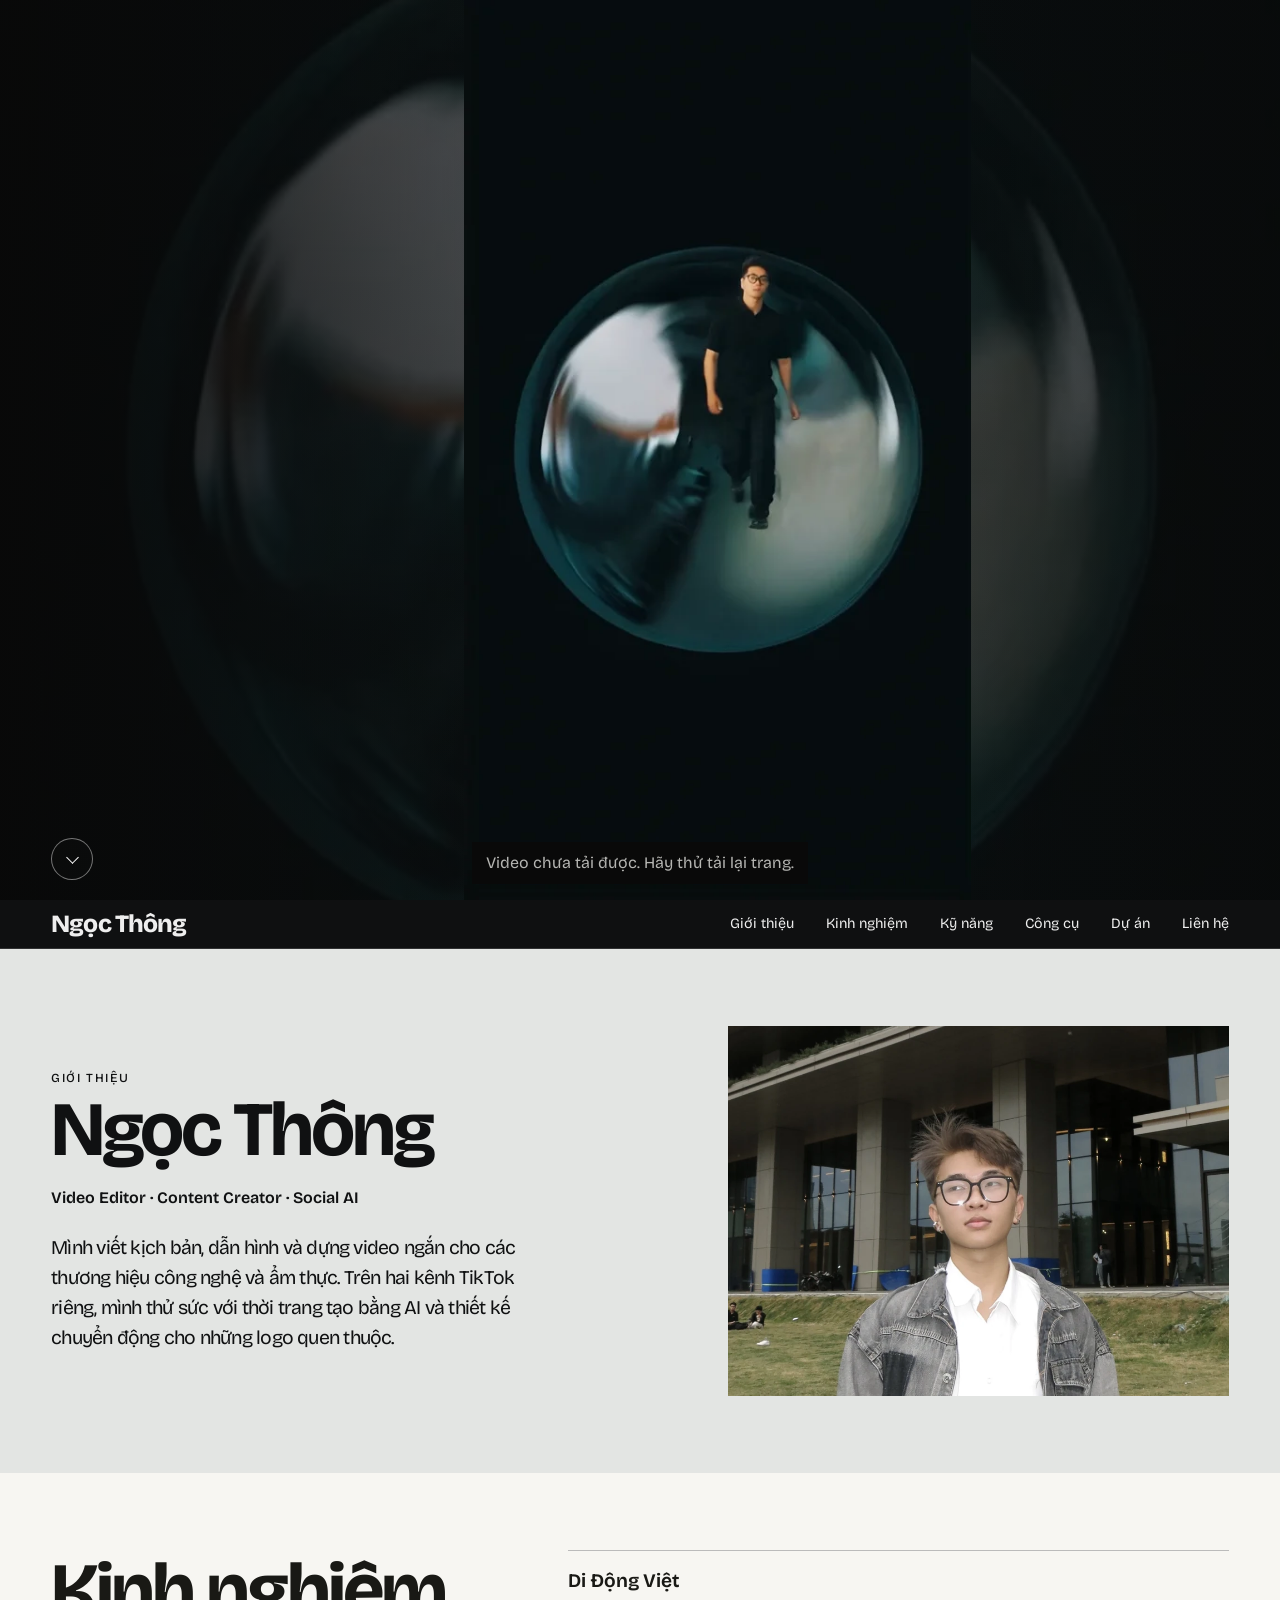
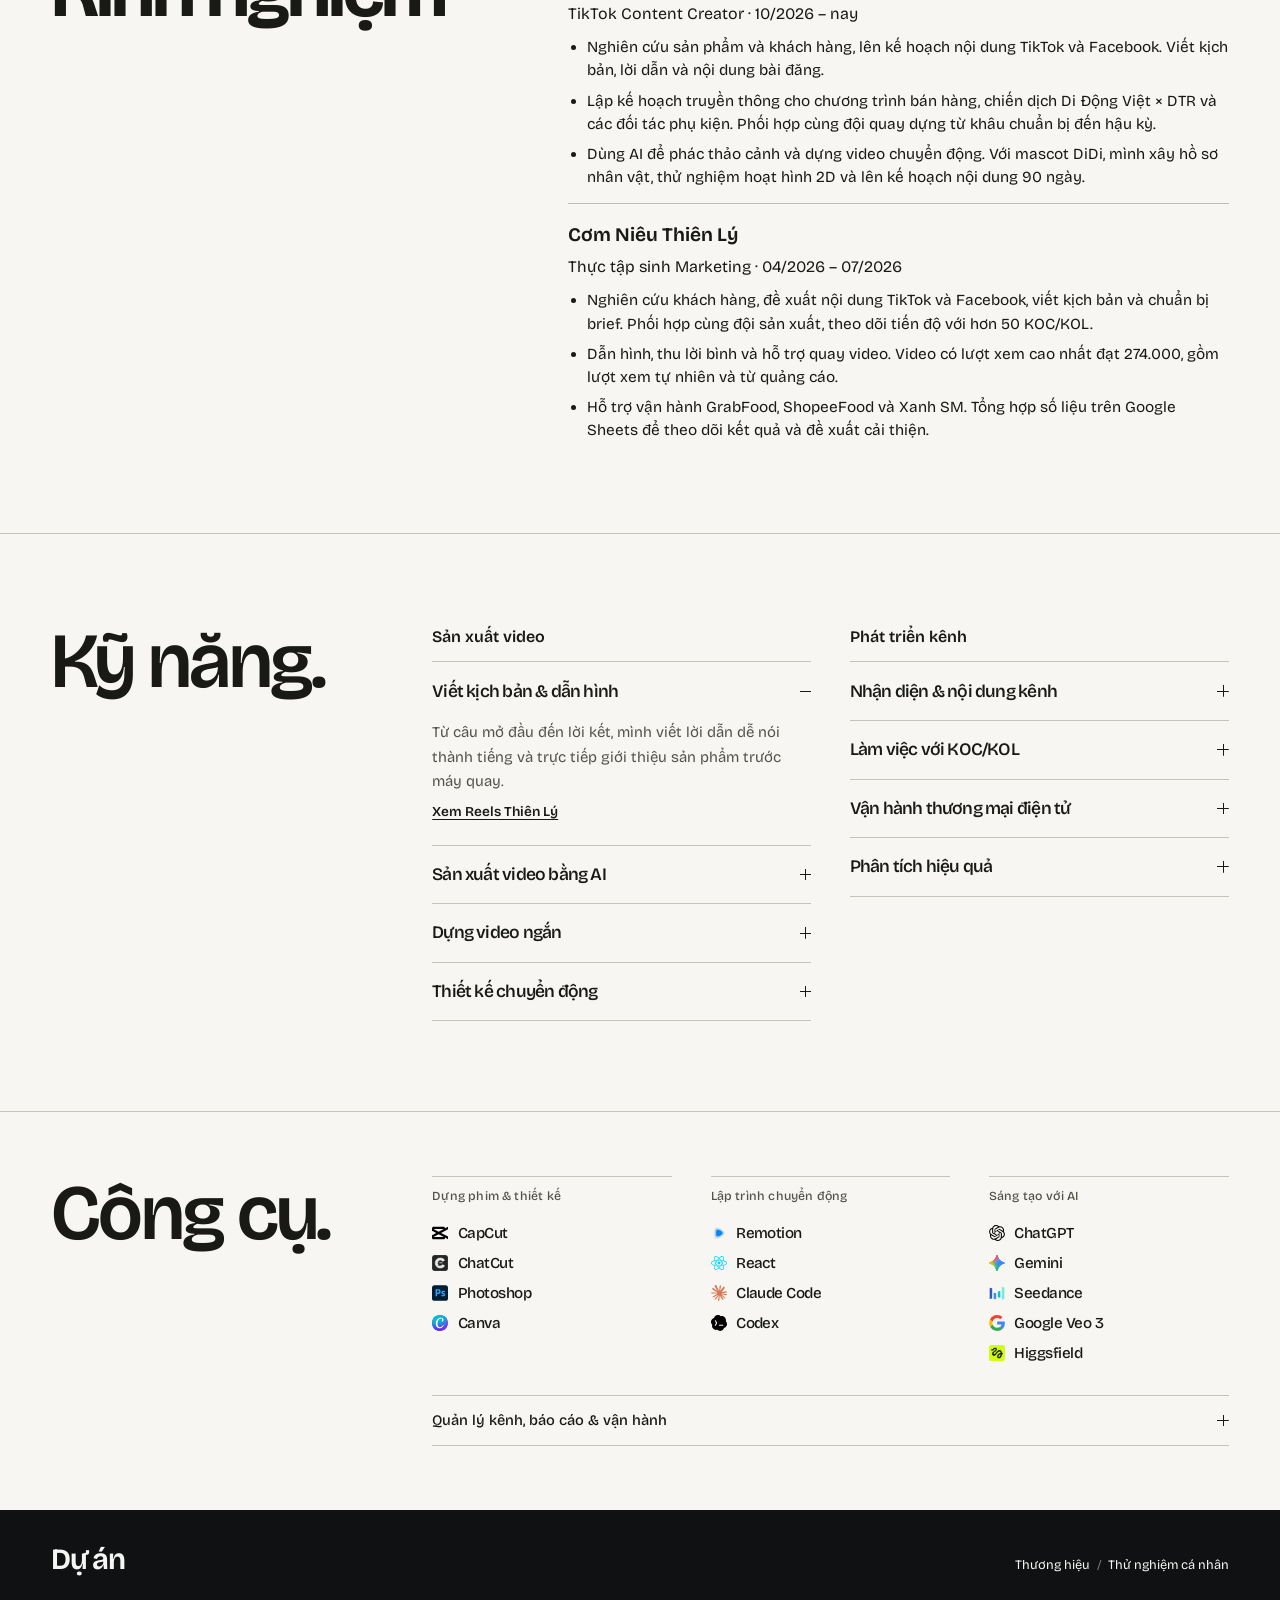
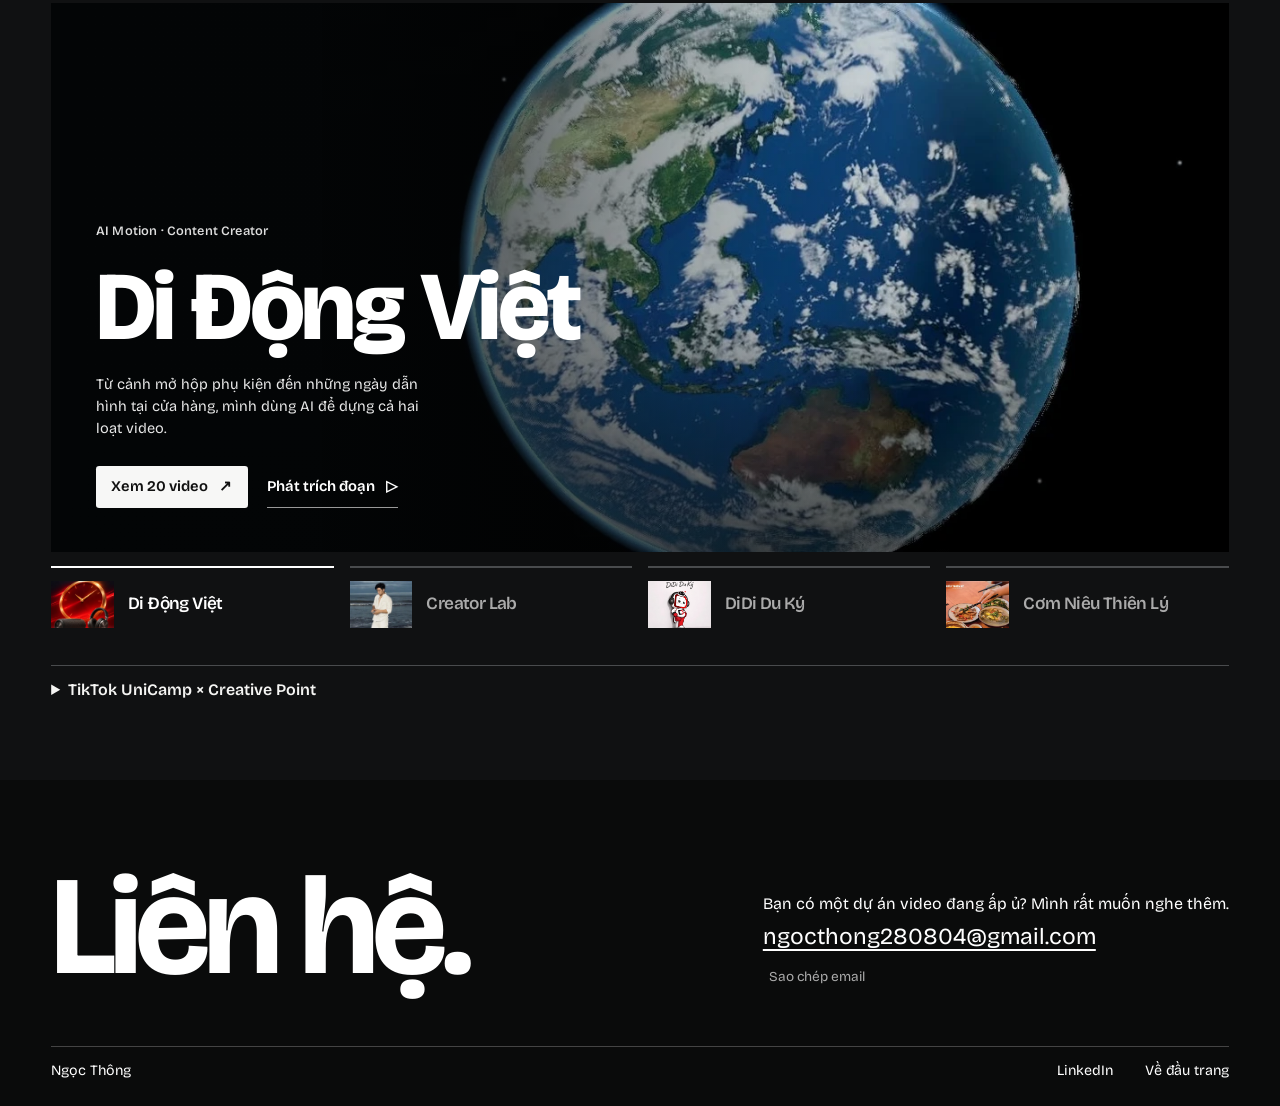
==== commit 17acc1a9: "Enable intro audio, complete tool logos and align experience with CV" ====
--- a/index.html
+++ b/index.html
@@ -18,7 +18,7 @@
   <link rel="stylesheet" href="style.css?v=viaoda2">
   <link rel="preload" href="assets/fonts/viaoda-name.woff2" as="font" type="font/woff2" crossorigin>
 
-  <link rel="stylesheet" href="screening.css?v=profile2">
+  <link rel="stylesheet" href="screening.css?v=experience3">
   <link rel="stylesheet" href="toolkit.css?v=studio1">
   <link rel="stylesheet" href="studio-type.css?v=viaoda1">
   <script defer src="screening.js?v=profile2"></script>
@@ -32,11 +32,11 @@
         <canvas class="intro__ambience" width="384" height="216" aria-hidden="true"></canvas>
         <div class="intro__screen">
           <img class="intro__end" alt="" src="assets/intro-last-frame.webp" data-last-frame hidden>
-          <video width="720" height="1280" preload="metadata" poster="assets/intro-poster.webp" muted playsinline disablepictureinpicture aria-label="Phim mở đầu">
+          <video width="720" height="1280" preload="metadata" poster="assets/intro-poster.webp" playsinline disablepictureinpicture aria-label="Phim mở đầu">
             <source src="assets/intro-ngoc-thong.mp4" type="video/mp4">
             Trình duyệt không hỗ trợ phát video.
           </video>
-          <button class="intro__overlay" type="button" data-play-overlay hidden>Xem phim mở đầu</button>
+          <button class="intro__overlay" type="button" data-play-overlay hidden>Xem có âm thanh</button>
         </div>
         <div class="intro__signature" aria-live="polite">
           <h1 class="intro__name" aria-label="Ngọc Thông" data-name hidden><span aria-hidden="true"><i style="--i:0">N</i><i style="--i:1">g</i><i style="--i:2">ọ</i><i style="--i:3">c</i></span> <span aria-hidden="true"><i style="--i:4">T</i><i style="--i:5">h</i><i style="--i:6">ô</i><i style="--i:7">n</i><i style="--i:8">g</i></span></h1>
@@ -66,7 +66,7 @@
           <p class="artist-label">Giới thiệu</p>
           <h2 id="about-title">Ngọc Thông</h2>
           <p class="personal-role">Video Editor · Content Creator · Social AI</p>
-          <p class="artist-lede">Mình thích làm những video giúp người xem hình dung ra một sản phẩm ngay cả khi chưa cầm trên tay. Ở Di Động Việt, mình làm điều đó qua lời dẫn trước máy quay và những cảnh mở hộp dựng bằng AI.</p>
+          <p class="artist-lede">Mình viết kịch bản, dẫn hình và dựng video ngắn cho các thương hiệu công nghệ và ẩm thực. Trên hai kênh TikTok riêng, mình thử sức với thời trang tạo bằng AI và thiết kế chuyển động cho những logo quen thuộc.</p>
         </header>
         <img src="assets/work/thong-portrait.webp?v=4" alt="Chân dung Ngọc Thông" width="900" height="1200" loading="lazy">
       </div>
@@ -76,9 +76,26 @@
       <div class="wrap experience-grid">
         <h2 id="experience-title">Kinh nghiệm</h2>
         <dl>
-          <div><dt>Di Động Việt</dt><dd>TikTok Content Creator · Từ 10/2026<br>Mình phụ trách kế hoạch nội dung TikTok và Facebook, viết kịch bản cho các chiến dịch tại cửa hàng và cùng đội ngũ sản xuất video.</dd></div>
-          <div><dt>Cơm Niêu Thiên Lý</dt><dd>Thực tập sinh Marketing · 04–07/2026<br>Mình chuẩn bị brief, theo dõi tiến độ với hơn 50 KOC/KOL và trực tiếp dẫn các video khai trương.</dd></div>
-          <div><dt>TikTok UniCamp × Creative Point</dt><dd>Dự án nhóm · 12/2025–02/2026<br>Mình viết kịch bản, quay dựng và livestream cùng nhóm. Kênh đạt hơn 1.000 người theo dõi trong tuần đầu, từ con số 0.</dd></div>
+          <div>
+            <dt>Di Động Việt</dt>
+            <dd>TikTok Content Creator · 10/2026 – nay
+              <ul>
+                <li>Nghiên cứu sản phẩm và khách hàng, lên kế hoạch nội dung TikTok và Facebook. Viết kịch bản, lời dẫn và nội dung bài đăng.</li>
+                <li>Lập kế hoạch truyền thông cho chương trình bán hàng, chiến dịch Di Động Việt × DTR và các đối tác phụ kiện. Phối hợp cùng đội quay dựng từ khâu chuẩn bị đến hậu kỳ.</li>
+                <li>Dùng AI để phác thảo cảnh và dựng video chuyển động. Với mascot DiDi, mình xây hồ sơ nhân vật, thử nghiệm hoạt hình 2D và lên kế hoạch nội dung 90 ngày.</li>
+              </ul>
+            </dd>
+          </div>
+          <div>
+            <dt>Cơm Niêu Thiên Lý</dt>
+            <dd>Thực tập sinh Marketing · 04/2026 – 07/2026
+              <ul>
+                <li>Nghiên cứu khách hàng, đề xuất nội dung TikTok và Facebook, viết kịch bản và chuẩn bị brief. Phối hợp cùng đội sản xuất, theo dõi tiến độ với hơn 50 KOC/KOL.</li>
+                <li>Dẫn hình, thu lời bình và hỗ trợ quay video. Video có lượt xem cao nhất đạt 274.000, gồm lượt xem tự nhiên và từ quảng cáo.</li>
+                <li>Hỗ trợ vận hành GrabFood, ShopeeFood và Xanh SM. Tổng hợp số liệu trên Google Sheets để theo dõi kết quả và đề xuất cải thiện.</li>
+              </ul>
+            </dd>
+          </div>
         </dl>
       </div>
     </section>
@@ -177,7 +194,8 @@
             <div class="craft__group">
               <h3>Dựng phim &amp; thiết kế</h3>
               <ul>
-                <li><img src="assets/tools/capcut.svg" alt="" width="18" height="18" loading="lazy">CapCut</li><li>ChatCut</li>
+                <li><img src="assets/tools/capcut.svg" alt="" width="18" height="18" loading="lazy">CapCut</li>
+                <li><img src="assets/tools/chatcut.png" alt="" width="18" height="18" loading="lazy">ChatCut</li>
                 <li><img src="assets/tools/photoshop.svg" alt="" width="18" height="18" loading="lazy">Photoshop</li>
                 <li><img src="assets/tools/canva.svg" alt="" width="18" height="18" loading="lazy">Canva</li>
               </ul>
@@ -187,7 +205,8 @@
               <ul>
                 <li><img src="assets/tools/remotion.svg" alt="" width="18" height="18" loading="lazy">Remotion</li>
                 <li><img src="assets/tools/react.svg" alt="" width="18" height="18" loading="lazy">React</li>
-                <li><img src="assets/tools/claude.svg" alt="" width="18" height="18" loading="lazy">Claude Code</li><li>Codex</li>
+                <li><img src="assets/tools/claude.svg" alt="" width="18" height="18" loading="lazy">Claude Code</li>
+                <li><img src="assets/tools/codex.svg" alt="" width="18" height="18" loading="lazy">Codex</li>
               </ul>
             </div>
             <div class="craft__group">
@@ -195,7 +214,9 @@
               <ul>
                 <li><img src="assets/tools/chatgpt.svg" alt="" width="18" height="18" loading="lazy">ChatGPT</li>
                 <li><img src="assets/tools/gemini.svg" alt="" width="18" height="18" loading="lazy">Gemini</li>
-                <li>Seedance</li><li>Google Veo 3</li><li>Higgsfield</li>
+                <li><img src="assets/tools/seedance.svg" alt="" width="18" height="18" loading="lazy">Seedance</li>
+                <li><img src="assets/tools/google.svg" alt="" width="18" height="18" loading="lazy">Google Veo 3</li>
+                <li><img src="assets/tools/higgsfield.png" alt="" width="18" height="18" loading="lazy">Higgsfield</li>
               </ul>
             </div>
             <details class="craft__more">
@@ -204,26 +225,26 @@
                 <div class="craft__group">
                   <h3>Quản lý kênh &amp; quảng cáo</h3>
                   <ul>
-                    <li>TikTok Shop</li>
-                    <li>TikTok Ads</li>
-                    <li>Meta Business Suite</li>
-                    <li>Meta Ads</li>
+                    <li><img src="assets/tools/tiktok-shop.png" alt="" width="18" height="18" loading="lazy">TikTok Shop</li>
+                    <li><img src="assets/tools/tiktok.svg" alt="" width="18" height="18" loading="lazy">TikTok Ads</li>
+                    <li><img src="assets/tools/meta-suite.png" alt="" width="18" height="18" loading="lazy">Meta Business Suite</li>
+                    <li><img src="assets/tools/meta.svg" alt="" width="18" height="18" loading="lazy">Meta Ads</li>
                   </ul>
                 </div>
                 <div class="craft__group">
                   <h3>Phân tích &amp; báo cáo</h3>
                   <ul>
-                    <li>Google Sheets</li>
-                    <li>Excel</li>
-                    <li>Power BI</li>
+                    <li><img src="assets/tools/sheets.svg" alt="" width="18" height="18" loading="lazy">Google Sheets</li>
+                    <li><img src="assets/tools/excel.png" alt="" width="18" height="18" loading="lazy">Excel</li>
+                    <li><img src="assets/tools/power-bi.svg" alt="" width="18" height="18" loading="lazy">Power BI</li>
                   </ul>
                 </div>
                 <div class="craft__group">
                   <h3>Vận hành giao đồ ăn</h3>
                   <ul>
-                    <li>GrabFood</li>
-                    <li>ShopeeFood</li>
-                    <li>Xanh SM</li>
+                    <li><img src="assets/tools/grabfood.png" alt="" width="18" height="18" loading="lazy">GrabFood</li>
+                    <li><img src="assets/tools/shopeefood.png" alt="" width="18" height="18" loading="lazy">ShopeeFood</li>
+                    <li><img src="assets/tools/xanh-sm.png" alt="" width="18" height="18" loading="lazy">Xanh SM</li>
                   </ul>
                 </div>
               </div>
@@ -278,6 +299,11 @@
         <button type="button" aria-controls="poster-didi" aria-pressed="false"><img src="assets/work/didi/avatar.webp" alt="" loading="lazy"><span>DiDi Du Ký</span></button>
         <button type="button" aria-controls="poster-thien-ly" aria-pressed="false"><img src="assets/work/social.webp" alt="" loading="lazy"><span>Cơm Niêu Thiên Lý</span></button>
       </nav>
+      <details class="project-unicamp">
+        <summary>TikTok UniCamp × Creative Point</summary>
+        <p>Dự án nhóm · 12/2025 – 02/2026</p>
+        <p>Mình cùng nhóm xây kênh từ con số 0, viết kịch bản, quay dựng và livestream. Trong một tuần, kênh đạt hơn 1.000 người theo dõi. Nhóm đứng đầu về hiệu suất vận hành kênh và nhận 5/5 điểm từ Creative Point.</p>
+      </details>
       <dialog class="preview-dialog" aria-label="Trích đoạn Di Động Việt">
         <form method="dialog"><button>Đóng <span aria-hidden="true">×</span></button></form>
         <video controls playsinline muted preload="none" data-src="assets/folio/ddv-preview.mp4"></video>
--- a/screening.css
+++ b/screening.css
@@ -86,6 +86,11 @@
 .experience dl div {border-top:1px solid #bbb;padding:.9rem 0;}
 .experience dt {font-size:1.2rem;font-weight:650;}
 .experience dd {margin:.3rem 0 0;line-height:1.5;}
+.experience dd ul {margin:.65rem 0 0;padding-inline-start:1.15rem;font-size:.96rem;}
+.experience dd li + li {margin-top:.45rem;}
+.project-unicamp {width:min(92%,100rem);margin:1.5rem auto 0;border-top:1px solid #494b4d;padding-top:.7rem;}
+.project-unicamp summary {width:fit-content;cursor:pointer;font-weight:600;}
+.project-unicamp p {max-width:65ch;margin-top:.5rem;}
 .skill-group h3 {margin:0 0 .7rem;font-size:1rem;font-weight:600;}
 .instruments .craft__tools {margin-top:0;border-top:0;padding-block:clamp(2.5rem,5vw,5rem);}
 .personal,.experience,.instruments,.outro {scroll-margin-top:4rem;}
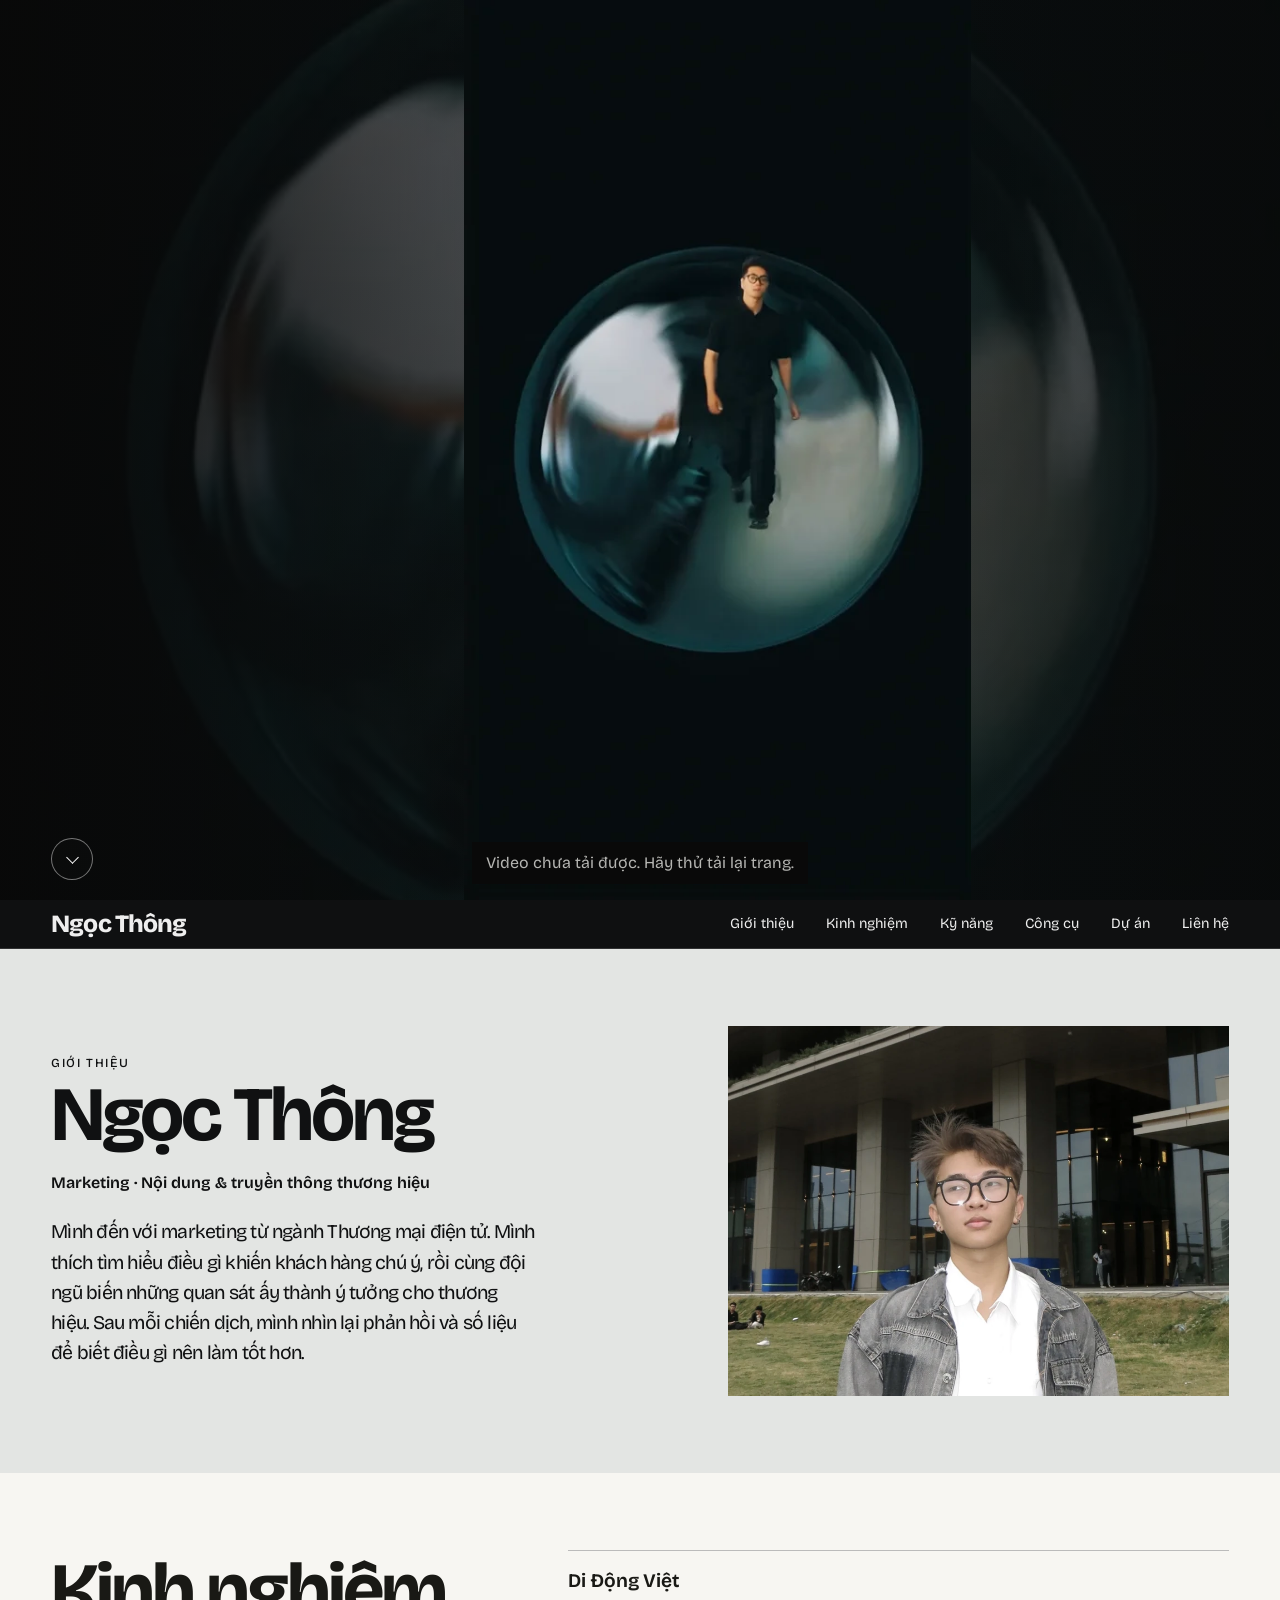
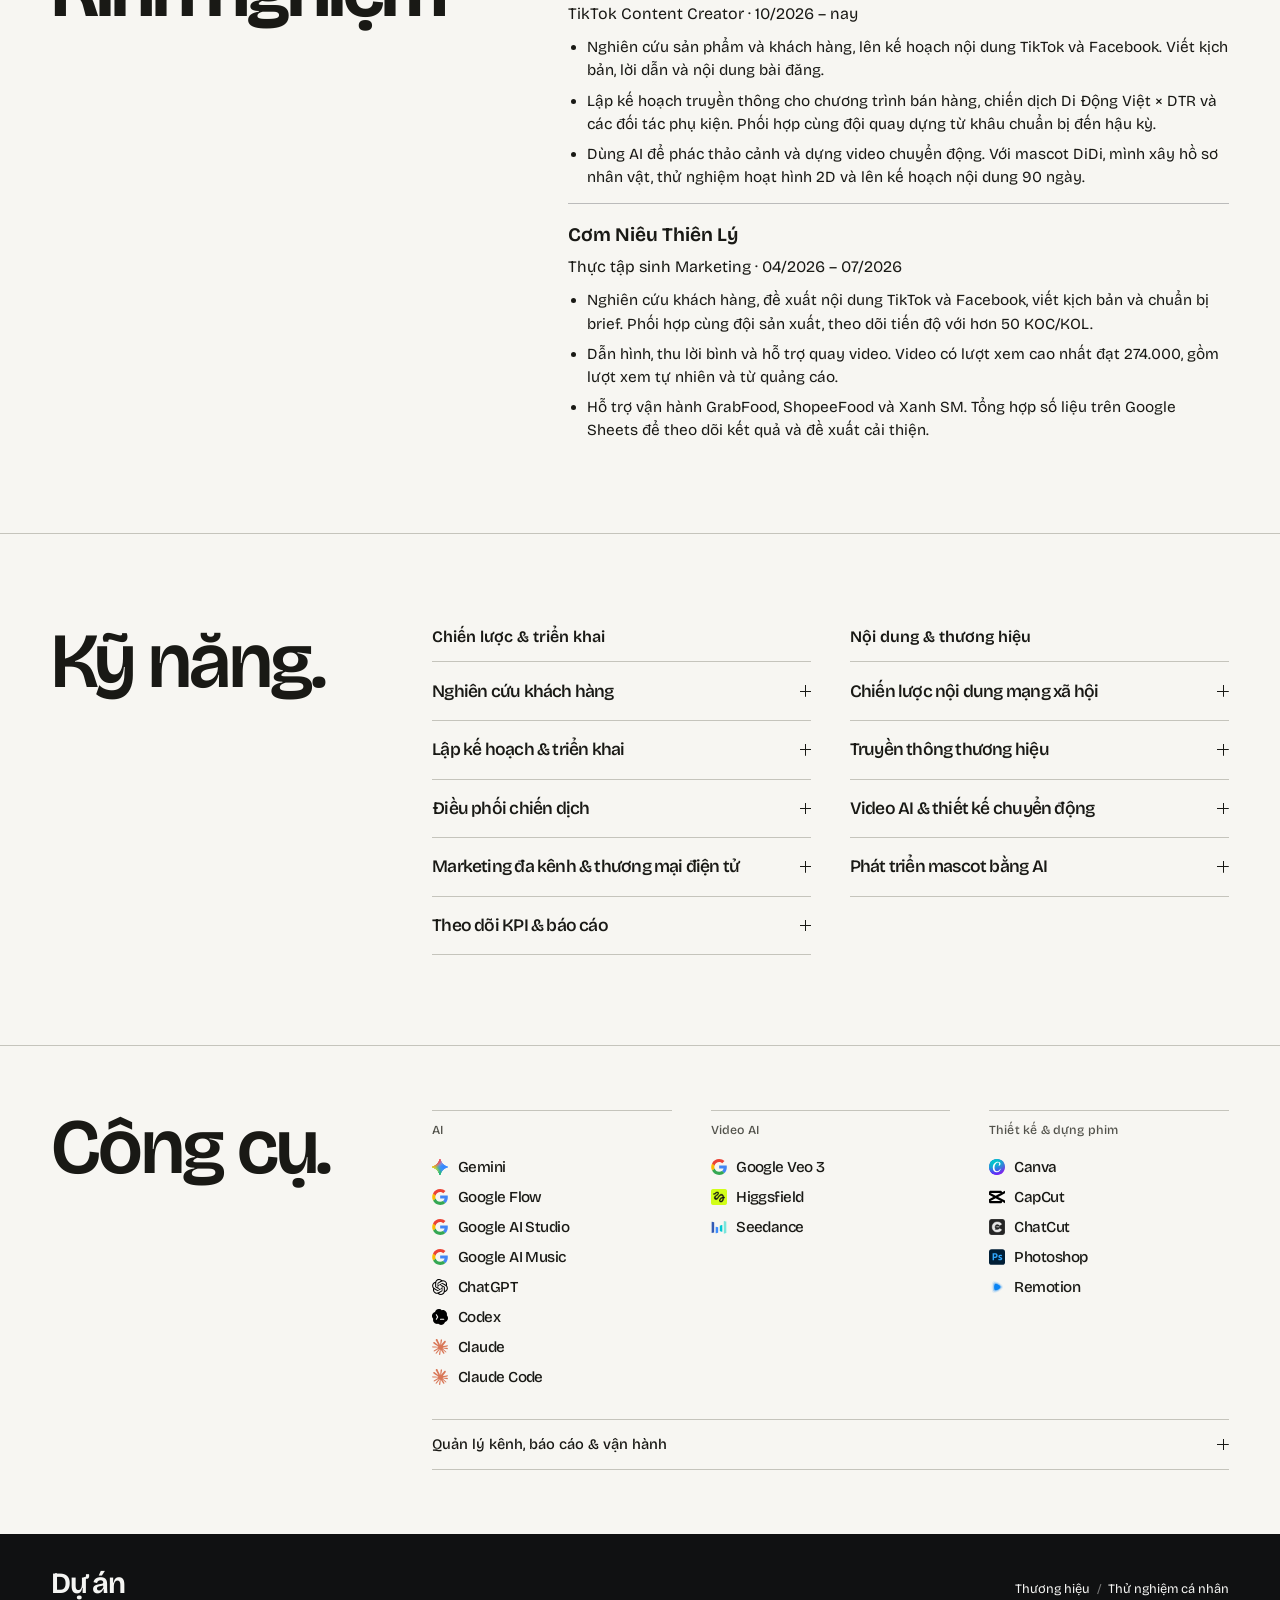
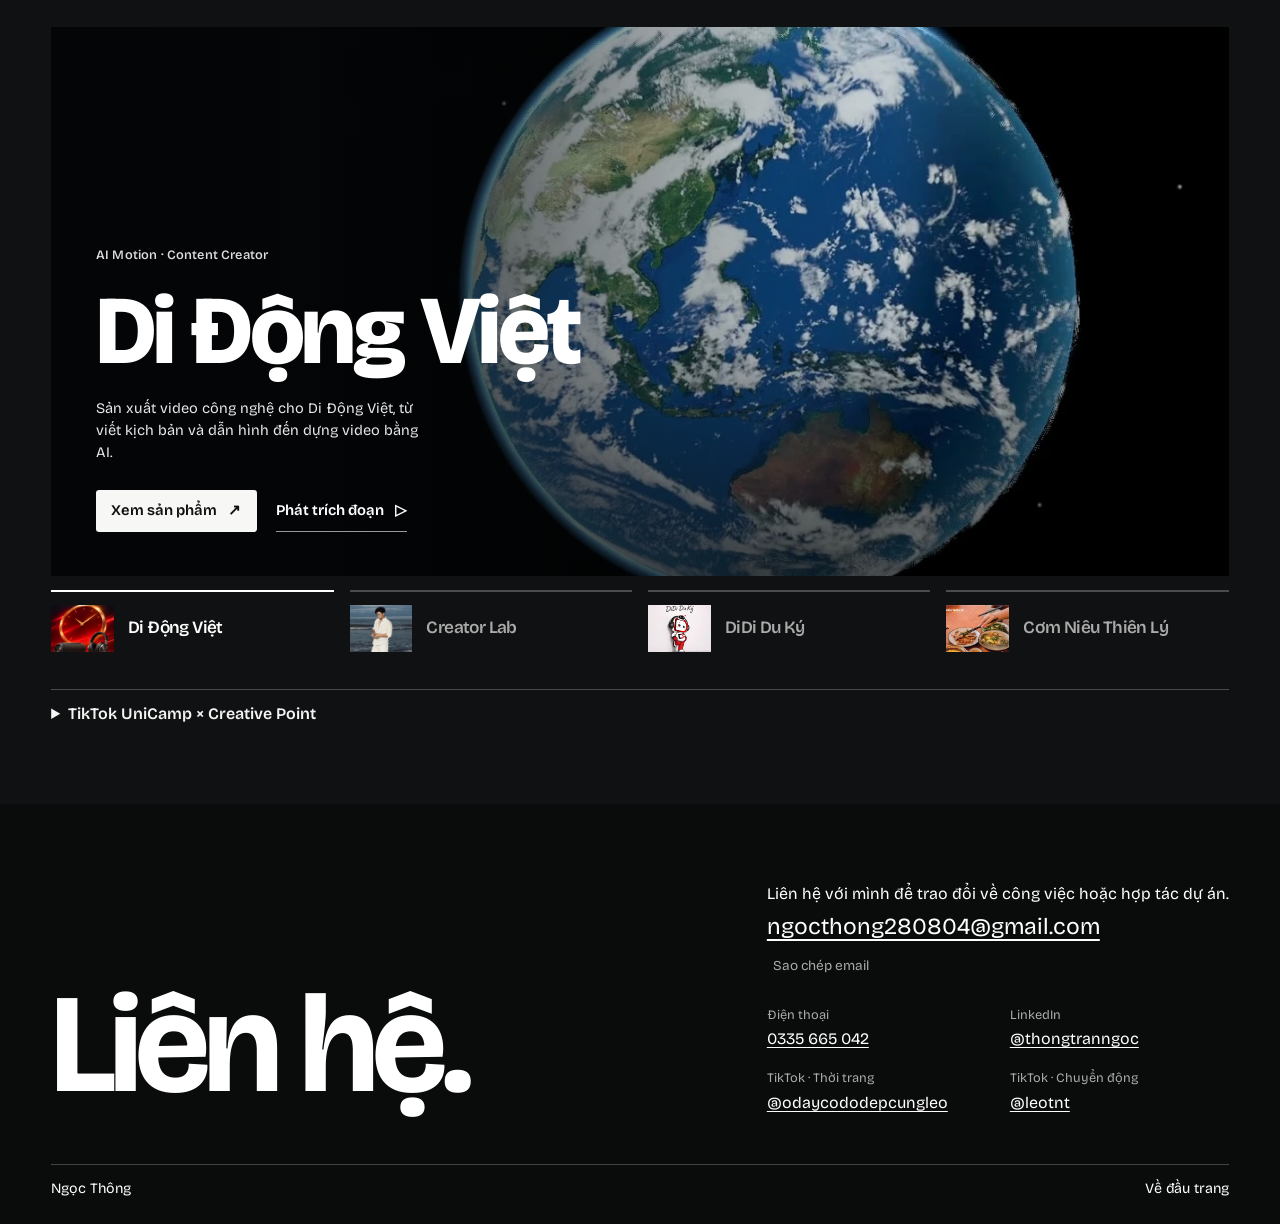
==== commit c2dfe2c5: "Finish marketing profile, autoplay and DiDi channel links" ====
--- a/index.html
+++ b/index.html
@@ -3,11 +3,11 @@
 <head>
   <meta charset="utf-8">
   <meta name="viewport" content="width=device-width, initial-scale=1">
-  <meta name="description" content="Video và dự án nội dung của Ngọc Thông tại Di Động Việt, Cơm Niêu Thiên Lý và trên hai kênh TikTok cá nhân.">
+  <meta name="description" content="Portfolio marketing của Ngọc Thông. Kinh nghiệm, kỹ năng và dự án về nội dung, truyền thông thương hiệu và ứng dụng AI.">
   <meta property="og:type" content="website">
   <meta property="og:locale" content="vi_VN">
-  <meta property="og:title" content="Ngọc Thông · Video Editor &amp; Content Creator">
-  <meta property="og:description" content="Từ những thước phim tại cửa hàng đến thời trang tạo bằng AI. Xem các dự án Ngọc Thông viết kịch bản, dẫn hình và dựng video.">
+  <meta property="og:title" content="Ngọc Thông · Marketing">
+  <meta property="og:description" content="Các dự án nội dung và truyền thông thương hiệu của Ngọc Thông tại Di Động Việt, Cơm Niêu Thiên Lý và trên các kênh cá nhân.">
   <meta property="og:url" content="https://ngocthong280804-sudo.github.io/portfolio-v2/">
   <meta property="og:image" content="https://ngocthong280804-sudo.github.io/portfolio-v2/assets/folio/ecomday.webp">
   <meta property="og:image:alt" content="Ngọc Thông dẫn hình tại GrowthVerse EcomDay.">
@@ -15,14 +15,14 @@
   <title>Ngọc Thông</title>
   <link rel="icon" href="assets/favicon.svg" type="image/svg+xml">
   <link rel="stylesheet" href="fonts.css">
-  <link rel="stylesheet" href="style.css?v=viaoda2">
+  <link rel="stylesheet" href="style.css?v=intro4">
   <link rel="preload" href="assets/fonts/viaoda-name.woff2" as="font" type="font/woff2" crossorigin>
 
-  <link rel="stylesheet" href="screening.css?v=experience3">
+  <link rel="stylesheet" href="screening.css?v=contacts4">
   <link rel="stylesheet" href="toolkit.css?v=studio1">
   <link rel="stylesheet" href="studio-type.css?v=viaoda1">
   <script defer src="screening.js?v=profile2"></script>
-  <script defer src="intro.js?v=handoff1"></script>
+  <script defer src="intro.js?v=autostart4"></script>
 </head>
 <body>
   <a class="skip-work" href="#gioi-thieu">Đến giới thiệu</a>
@@ -36,7 +36,13 @@
             <source src="assets/intro-ngoc-thong.mp4" type="video/mp4">
             Trình duyệt không hỗ trợ phát video.
           </video>
-          <button class="intro__overlay" type="button" data-play-overlay hidden>Xem có âm thanh</button>
+          <button class="intro__sound" type="button" data-intro-control aria-label="Bật âm thanh" hidden>
+            <svg viewBox="0 0 24 24" width="20" height="20" fill="none" stroke="currentColor" stroke-width="1.6" stroke-linecap="round" stroke-linejoin="round" aria-hidden="true">
+              <path data-icon="muted" d="M3 9h4l5-4v14l-5-4H3z M16 9l6 6m0-6-6 6"/>
+              <path data-icon="sound" d="M3 9h4l5-4v14l-5-4H3z M16 8a6 6 0 0 1 0 8m2-11a10 10 0 0 1 0 14"/>
+              <path data-icon="play" d="m7 4 13 8-13 8z"/>
+            </svg>
+          </button>
         </div>
         <div class="intro__signature" aria-live="polite">
           <h1 class="intro__name" aria-label="Ngọc Thông" data-name hidden><span aria-hidden="true"><i style="--i:0">N</i><i style="--i:1">g</i><i style="--i:2">ọ</i><i style="--i:3">c</i></span> <span aria-hidden="true"><i style="--i:4">T</i><i style="--i:5">h</i><i style="--i:6">ô</i><i style="--i:7">n</i><i style="--i:8">g</i></span></h1>
@@ -65,8 +71,8 @@
         <header>
           <p class="artist-label">Giới thiệu</p>
           <h2 id="about-title">Ngọc Thông</h2>
-          <p class="personal-role">Video Editor · Content Creator · Social AI</p>
-          <p class="artist-lede">Mình viết kịch bản, dẫn hình và dựng video ngắn cho các thương hiệu công nghệ và ẩm thực. Trên hai kênh TikTok riêng, mình thử sức với thời trang tạo bằng AI và thiết kế chuyển động cho những logo quen thuộc.</p>
+          <p class="personal-role">Marketing · Nội dung &amp; truyền thông thương hiệu</p>
+          <p class="artist-lede">Mình đến với marketing từ ngành Thương mại điện tử. Mình thích tìm hiểu điều gì khiến khách hàng chú ý, rồi cùng đội ngũ biến những quan sát ấy thành ý tưởng cho thương hiệu. Sau mỗi chiến dịch, mình nhìn lại phản hồi và số liệu để biết điều gì nên làm tốt hơn.</p>
         </header>
         <img src="assets/work/thong-portrait.webp?v=4" alt="Chân dung Ngọc Thông" width="900" height="1200" loading="lazy">
       </div>
@@ -105,78 +111,84 @@
         <div class="craft__skills">
           <h2 class="craft__title" id="craft-title">Kỹ <em>năng.</em></h2>
           <div class="craft__role-columns">
-            <div class="skill-group"><h3>Sản xuất video</h3>
+            <div class="skill-group"><h3>Chiến lược &amp; triển khai</h3>
               <ul class="craft__roles">
                 <li>
-                  <details name="craft-skill" open>
-                    <summary>Viết kịch bản &amp; dẫn hình</summary>
-                    <div class="craft__detail">
-                      <p>Từ câu mở đầu đến lời kết, mình viết lời dẫn dễ nói thành tiếng và trực tiếp giới thiệu sản phẩm trước máy quay.</p>
-                      <a href="du-an/thien-ly.html">Xem Reels Thiên Lý</a>
-                    </div>
-                  </details>
-                </li>
-                <li>
-                  <details name="craft-skill">
-                    <summary>Sản xuất video bằng AI</summary>
-                    <div class="craft__detail">
-                      <p>Mình phác từng cảnh, chọn khung hình mẫu rồi thử chuyển động để nhân vật giữ được diện mạo xuyên suốt video.</p>
-                      <a href="du-an/creator-lab.html#ai-fashion">Xem AI Fashion</a>
-                    </div>
-                  </details>
-                </li>
-                <li>
-                  <details name="craft-skill">
-                    <summary>Dựng video ngắn</summary>
-                    <div class="craft__detail">
-                      <p>Với video trải nghiệm, mình cắt theo thao tác trên sản phẩm. Với video sự kiện, mình chọn những khoảnh khắc kể được diễn biến trong ngày.</p>
-                      <a href="du-an/di-dong-viet.html#content-creator">Xem clip Di Động Việt</a>
-                    </div>
-                  </details>
-                </li>
-                <li>
-                  <details name="craft-skill">
-                    <summary>Thiết kế chuyển động</summary>
-                    <div class="craft__detail">
-                      <p>Mình lập trình chuyển động cho logo và dựng cảnh mở hộp theo phong cách stop motion.</p>
-                      <a href="du-an/creator-lab.html#logo-in-motion">Xem Logo in Motion</a>
-                    </div>
-                  </details>
-                </li>
-              </ul>
-            </div>
-            <div class="skill-group"><h3>Phát triển kênh</h3>
+                  <details name="craft-skill">
+                    <summary>Nghiên cứu khách hàng</summary>
+                    <div class="craft__detail">
+                      <p>Tìm hiểu nhu cầu người xem và đặc điểm sản phẩm trước khi chọn thông điệp cho TikTok và Facebook.</p>
+                    </div>
+                  </details>
+                </li>
+                <li>
+                  <details name="craft-skill">
+                    <summary>Lập kế hoạch &amp; triển khai</summary>
+                    <div class="craft__detail">
+                      <p>Lên lịch nội dung, chuẩn bị kịch bản và brief cho các chương trình tại cửa hàng.</p>
+                    </div>
+                  </details>
+                </li>
+                <li>
+                  <details name="craft-skill">
+                    <summary>Điều phối chiến dịch</summary>
+                    <div class="craft__detail">
+                      <p>Phối hợp với đội quay dựng và đối tác, theo dõi tiến độ từ brief đến khi bàn giao.</p>
+                    </div>
+                  </details>
+                </li>
+                <li>
+                  <details name="craft-skill">
+                    <summary>Marketing đa kênh &amp; thương mại điện tử</summary>
+                    <div class="craft__detail">
+                      <p>Kết hợp nội dung trên mạng xã hội với hoạt động bán hàng và vận hành các kênh giao món.</p>
+                    </div>
+                  </details>
+                </li>
+                <li>
+                  <details name="craft-skill">
+                    <summary>Theo dõi KPI &amp; báo cáo</summary>
+                    <div class="craft__detail">
+                      <p>Tổng hợp kết quả trên Google Sheets, đối chiếu với mục tiêu và đề xuất điều chỉnh.</p>
+                    </div>
+                  </details>
+                </li>
+              </ul>
+            </div>
+            <div class="skill-group"><h3>Nội dung &amp; thương hiệu</h3>
               <ul class="craft__roles">
                 <li>
                   <details name="craft-skill">
-                    <summary>Nhận diện &amp; nội dung kênh</summary>
-                    <div class="craft__detail">
-                      <p>Với DiDi, mình xây hồ sơ nhân vật để nét vẽ, lời thoại và câu chuyện nhất quán trên cả hai kênh.</p>
+                    <summary>Chiến lược nội dung mạng xã hội</summary>
+                    <div class="craft__detail">
+                      <p>Chọn chủ đề, viết kịch bản và phát triển lịch đăng phù hợp với từng kênh.</p>
+                    </div>
+                  </details>
+                </li>
+                <li>
+                  <details name="craft-skill">
+                    <summary>Truyền thông thương hiệu</summary>
+                    <div class="craft__detail">
+                      <p>Chuyển thông điệp của chiến dịch thành lời dẫn, bài đăng và video cho từng nhóm khách hàng.</p>
+                      <a href="du-an/di-dong-viet.html">Xem dự án Di Động Việt</a>
+                    </div>
+                  </details>
+                </li>
+                <li>
+                  <details name="craft-skill">
+                    <summary>Video AI &amp; thiết kế chuyển động</summary>
+                    <div class="craft__detail">
+                      <p>Phác thảo phân cảnh, tạo khung hình và dựng chuyển động cho video sản phẩm.</p>
+                      <a href="du-an/di-dong-viet.html#ai-motion">Xem AI Motion</a>
+                    </div>
+                  </details>
+                </li>
+                <li>
+                  <details name="craft-skill">
+                    <summary>Phát triển mascot bằng AI</summary>
+                    <div class="craft__detail">
+                      <p>Xây hồ sơ nhân vật, viết kịch bản và thử nghiệm hoạt hình 2D để phát triển nhận diện cho DiDi.</p>
                       <a href="du-an/didi.html">Xem DiDi Du Ký</a>
-                    </div>
-                  </details>
-                </li>
-                <li>
-                  <details name="craft-skill">
-                    <summary>Làm việc với KOC/KOL</summary>
-                    <div class="craft__detail">
-                      <p>Mình chuyển ý tưởng thành brief cho người sáng tạo, thống nhất lịch quay và theo dõi tiến độ đến khi có sản phẩm.</p>
-                    </div>
-                  </details>
-                </li>
-                <li>
-                  <details name="craft-skill">
-                    <summary>Vận hành thương mại điện tử</summary>
-                    <div class="craft__detail">
-                      <p>Tại Thiên Lý, mình hỗ trợ các chi nhánh cập nhật thực đơn, giá món và theo dõi đơn hàng trên ba ứng dụng.</p>
-                    </div>
-                  </details>
-                </li>
-                <li>
-                  <details name="craft-skill">
-                    <summary>Phân tích hiệu quả</summary>
-                    <div class="craft__detail">
-                      <p>Mình dùng Google Sheets để so sánh kết quả theo kênh và khung giờ, làm căn cứ điều chỉnh kế hoạch tiếp theo.</p>
                     </div>
                   </details>
                 </li>
@@ -192,31 +204,34 @@
           <h2 class="craft__title" id="tools-title">Công <em>cụ.</em></h2>
           <div class="craft__rack">
             <div class="craft__group">
-              <h3>Dựng phim &amp; thiết kế</h3>
-              <ul>
+              <h3>AI</h3>
+              <ul>
+                <li><img src="assets/tools/gemini.svg" alt="" width="18" height="18" loading="lazy">Gemini</li>
+                <li><img src="assets/tools/google.svg" alt="" width="18" height="18" loading="lazy">Google Flow</li>
+                <li><img src="assets/tools/google.svg" alt="" width="18" height="18" loading="lazy">Google AI Studio</li>
+                <li><img src="assets/tools/google.svg" alt="" width="18" height="18" loading="lazy">Google AI Music</li>
+                <li><img src="assets/tools/chatgpt.svg" alt="" width="18" height="18" loading="lazy">ChatGPT</li>
+                <li><img src="assets/tools/codex.svg" alt="" width="18" height="18" loading="lazy">Codex</li>
+                <li><img src="assets/tools/claude.svg" alt="" width="18" height="18" loading="lazy">Claude</li>
+                <li><img src="assets/tools/claude.svg" alt="" width="18" height="18" loading="lazy">Claude Code</li>
+              </ul>
+            </div>
+            <div class="craft__group">
+              <h3>Video AI</h3>
+              <ul>
+                <li><img src="assets/tools/google.svg" alt="" width="18" height="18" loading="lazy">Google Veo 3</li>
+                <li><img src="assets/tools/higgsfield.png" alt="" width="18" height="18" loading="lazy">Higgsfield</li>
+                <li><img src="assets/tools/seedance.svg" alt="" width="18" height="18" loading="lazy">Seedance</li>
+              </ul>
+            </div>
+            <div class="craft__group">
+              <h3>Thiết kế &amp; dựng phim</h3>
+              <ul>
+                <li><img src="assets/tools/canva.svg" alt="" width="18" height="18" loading="lazy">Canva</li>
                 <li><img src="assets/tools/capcut.svg" alt="" width="18" height="18" loading="lazy">CapCut</li>
                 <li><img src="assets/tools/chatcut.png" alt="" width="18" height="18" loading="lazy">ChatCut</li>
                 <li><img src="assets/tools/photoshop.svg" alt="" width="18" height="18" loading="lazy">Photoshop</li>
-                <li><img src="assets/tools/canva.svg" alt="" width="18" height="18" loading="lazy">Canva</li>
-              </ul>
-            </div>
-            <div class="craft__group">
-              <h3>Lập trình chuyển động</h3>
-              <ul>
                 <li><img src="assets/tools/remotion.svg" alt="" width="18" height="18" loading="lazy">Remotion</li>
-                <li><img src="assets/tools/react.svg" alt="" width="18" height="18" loading="lazy">React</li>
-                <li><img src="assets/tools/claude.svg" alt="" width="18" height="18" loading="lazy">Claude Code</li>
-                <li><img src="assets/tools/codex.svg" alt="" width="18" height="18" loading="lazy">Codex</li>
-              </ul>
-            </div>
-            <div class="craft__group">
-              <h3>Sáng tạo với AI</h3>
-              <ul>
-                <li><img src="assets/tools/chatgpt.svg" alt="" width="18" height="18" loading="lazy">ChatGPT</li>
-                <li><img src="assets/tools/gemini.svg" alt="" width="18" height="18" loading="lazy">Gemini</li>
-                <li><img src="assets/tools/seedance.svg" alt="" width="18" height="18" loading="lazy">Seedance</li>
-                <li><img src="assets/tools/google.svg" alt="" width="18" height="18" loading="lazy">Google Veo 3</li>
-                <li><img src="assets/tools/higgsfield.png" alt="" width="18" height="18" loading="lazy">Higgsfield</li>
               </ul>
             </div>
             <details class="craft__more">
@@ -225,18 +240,13 @@
                 <div class="craft__group">
                   <h3>Quản lý kênh &amp; quảng cáo</h3>
                   <ul>
-                    <li><img src="assets/tools/tiktok-shop.png" alt="" width="18" height="18" loading="lazy">TikTok Shop</li>
                     <li><img src="assets/tools/tiktok.svg" alt="" width="18" height="18" loading="lazy">TikTok Ads</li>
-                    <li><img src="assets/tools/meta-suite.png" alt="" width="18" height="18" loading="lazy">Meta Business Suite</li>
-                    <li><img src="assets/tools/meta.svg" alt="" width="18" height="18" loading="lazy">Meta Ads</li>
                   </ul>
                 </div>
                 <div class="craft__group">
                   <h3>Phân tích &amp; báo cáo</h3>
                   <ul>
                     <li><img src="assets/tools/sheets.svg" alt="" width="18" height="18" loading="lazy">Google Sheets</li>
-                    <li><img src="assets/tools/excel.png" alt="" width="18" height="18" loading="lazy">Excel</li>
-                    <li><img src="assets/tools/power-bi.svg" alt="" width="18" height="18" loading="lazy">Power BI</li>
                   </ul>
                 </div>
                 <div class="craft__group">
@@ -261,8 +271,8 @@
           <div class="feature-copy">
             <p class="credit">AI Motion · Content Creator</p>
             <h3 id="title-di-dong-viet">Di Động Việt</h3>
-            <p class="feature-note">Từ cảnh mở hộp phụ kiện đến những ngày dẫn hình tại cửa hàng, mình dùng AI để dựng cả hai loạt video.</p>
-            <div class="feature-links"><a href="du-an/di-dong-viet.html">Xem 20 video <span aria-hidden="true">↗</span></a><button class="watch-preview" type="button" hidden>Phát trích đoạn <span aria-hidden="true">▷</span></button></div>
+            <p class="feature-note">Sản xuất video công nghệ cho Di Động Việt, từ viết kịch bản và dẫn hình đến dựng video bằng AI.</p>
+            <div class="feature-links"><a href="du-an/di-dong-viet.html">Xem sản phẩm <span aria-hidden="true">↗</span></a><button class="watch-preview" type="button" hidden>Phát trích đoạn <span aria-hidden="true">▷</span></button></div>
           </div>
         </article>
         <article class="feature feature--creator-lab" id="poster-creator-lab" aria-labelledby="title-creator-lab">
@@ -279,7 +289,7 @@
           <div class="feature-copy">
             <p class="credit">Nhận diện mascot · Di Động Việt</p>
             <h3 id="title-didi">DiDi Du Ký</h3>
-            <p class="feature-note">Mình đưa DiDi vào những mẩu chuyện công sở, từ bộ nhận diện kênh đến kế hoạch nội dung 90 ngày.</p>
+            <p class="feature-note">Mình xây dựng TikTok và Facebook cho DiDi hoàn toàn bằng AI, từ nhận diện nhân vật đến những mẩu chuyện công sở.</p>
             <div class="feature-links"><a href="du-an/didi.html">Xem nhận diện <span aria-hidden="true">↗</span></a></div>
           </div>
         </article>
@@ -317,15 +327,21 @@
       <div class="outro-head">
         <h2>Liên <em>hệ.</em></h2>
         <div class="outro-mail">
-          <p>Bạn có một dự án video đang ấp ủ? Mình rất muốn nghe thêm.</p>
+          <p>Liên hệ với mình để trao đổi về công việc hoặc hợp tác dự án.</p>
           <a href="mailto:ngocthong280804@gmail.com" id="email-link">ngocthong280804@gmail.com</a>
           <button data-copy-email type="button" hidden>Sao chép email</button>
           <span class="copy-status" role="status" data-copy-status></span>
+          <dl class="contact-channels">
+            <div><dt>Điện thoại</dt><dd><a href="tel:0335665042">0335 665 042</a></dd></div>
+            <div><dt>LinkedIn</dt><dd><a href="https://www.linkedin.com/in/thongtranngoc/" target="_blank" rel="noopener noreferrer">@thongtranngoc</a></dd></div>
+            <div><dt>TikTok · Thời trang</dt><dd><a href="https://www.tiktok.com/@odaycododepcungleo" target="_blank" rel="noopener noreferrer">@odaycododepcungleo</a></dd></div>
+            <div><dt>TikTok · Chuyển động</dt><dd><a href="https://www.tiktok.com/@leotnt" target="_blank" rel="noopener noreferrer">@leotnt</a></dd></div>
+          </dl>
         </div>
       </div>
       <div class="outro-foot">
         <span>Ngọc Thông</span>
-        <nav aria-label="Liên kết cuối trang"><a href="https://www.linkedin.com/in/thongtranngoc/" target="_blank" rel="noopener noreferrer">LinkedIn</a><a href="#top">Về đầu trang</a></nav>
+        <nav aria-label="Liên kết cuối trang"><a href="#top">Về đầu trang</a></nav>
       </div>
     </div>
   </footer>
--- a/style.css
+++ b/style.css
@@ -51,7 +51,9 @@
   }
 }
 
-.intro__overlay { position: absolute; inset: 50% auto auto 50%; z-index: 3; transform: translate(-50%, -50%); background: var(--white); color: var(--black); border: 0; border-radius: 100px; padding: .65rem 1.15rem; white-space: nowrap; font-size: .85rem; font-weight: 700; cursor: pointer; }
+.intro__sound { position:absolute; right:4%; bottom:max(1.25rem,env(safe-area-inset-bottom)); z-index:3; display:grid; place-items:center; width:44px; height:44px; border:1px solid #ffffff70; border-radius:50%; background:#10101080; color:white; cursor:pointer; }
+.intro__sound [data-icon] { display:none; }
+.intro__sound[data-state="play"] [data-icon="play"], .intro__sound[data-state="muted"] [data-icon="muted"], .intro__sound[data-state="sound"] [data-icon="sound"] { display:inline; }
 .intro__error { position: absolute; z-index: 3; inset: auto 1rem 1rem; width: fit-content; margin-inline: auto; color: var(--dim); background: var(--black); padding: .5rem .85rem; }
 
 @media (max-width: 48rem) {
--- a/screening.css
+++ b/screening.css
@@ -51,6 +51,10 @@
 .outro-head h2 {font-size:clamp(4rem,11vw,12rem);letter-spacing:-.04em;line-height:1;}
 .outro-mail {display:grid;justify-items:start;}
 .outro-mail a {font-size:clamp(1rem,1.8vw,2rem);text-decoration:underline;text-underline-offset:.2em;}
+.contact-channels {width:100%;display:grid;grid-template-columns:repeat(auto-fit,minmax(min(100%,12rem),1fr));gap:.9rem 1.5rem;margin:1rem 0 0;}
+.contact-channels dt {font-size:.8rem;color:#aaa;}
+.contact-channels dd {margin:.1rem 0 0;}
+.contact-channels dd a {font-size:1rem;}
 .copy-status,.outro-mail button {color:#aaa;font-size:.85rem;}
 .outro-foot {border-top:1px solid #444;}
 @media(max-width:48rem){
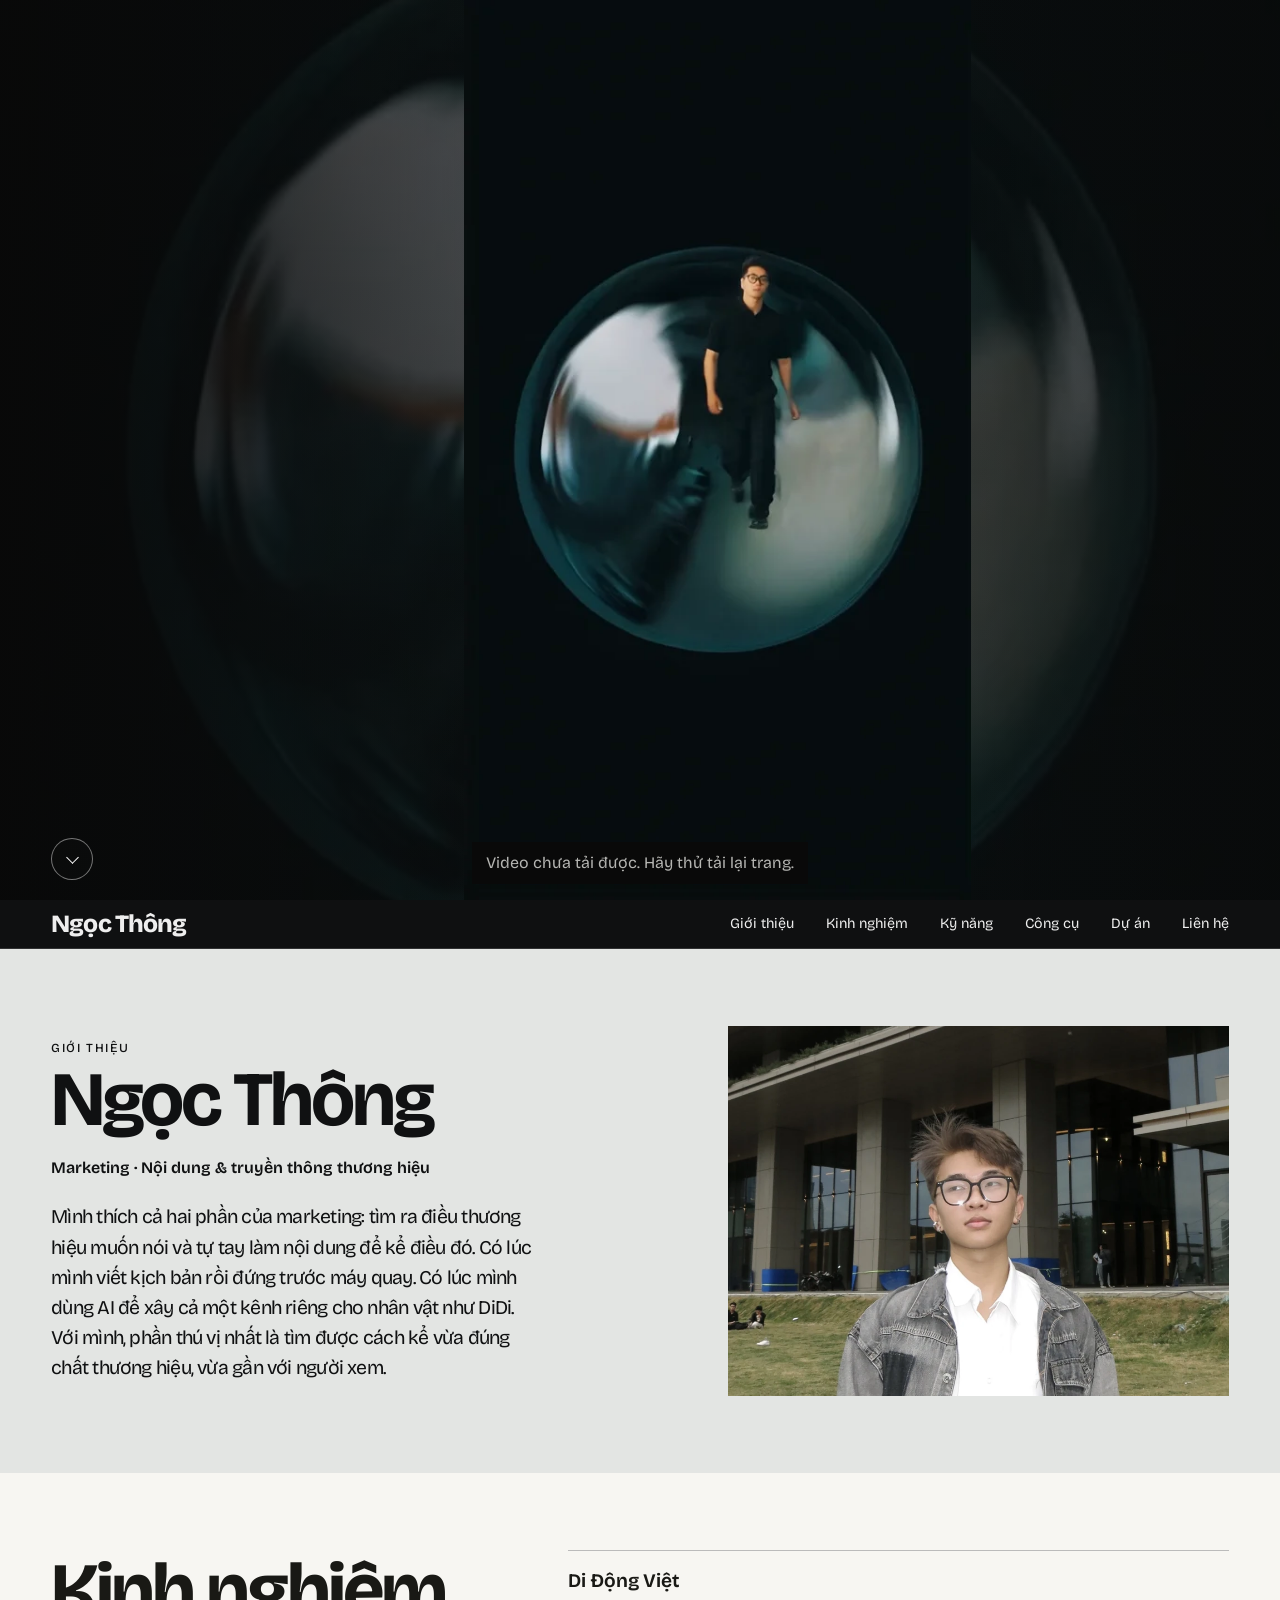
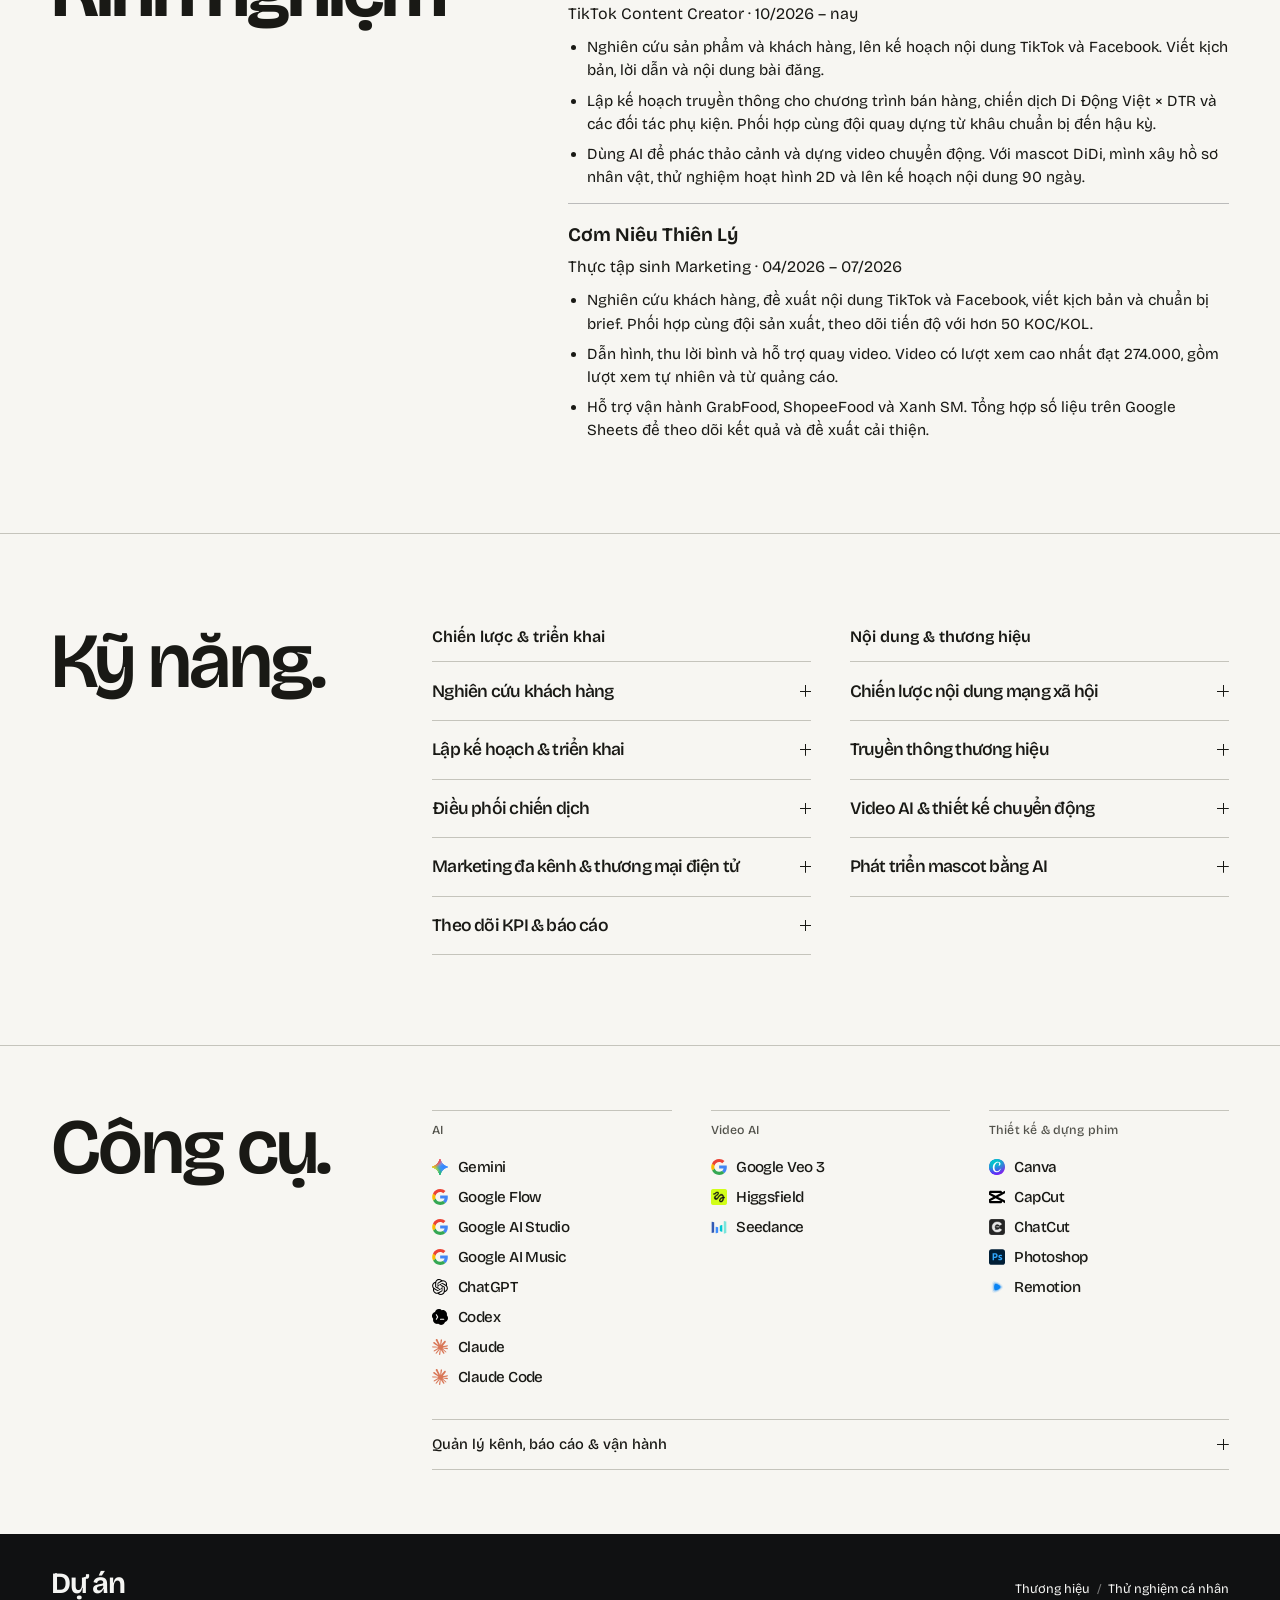
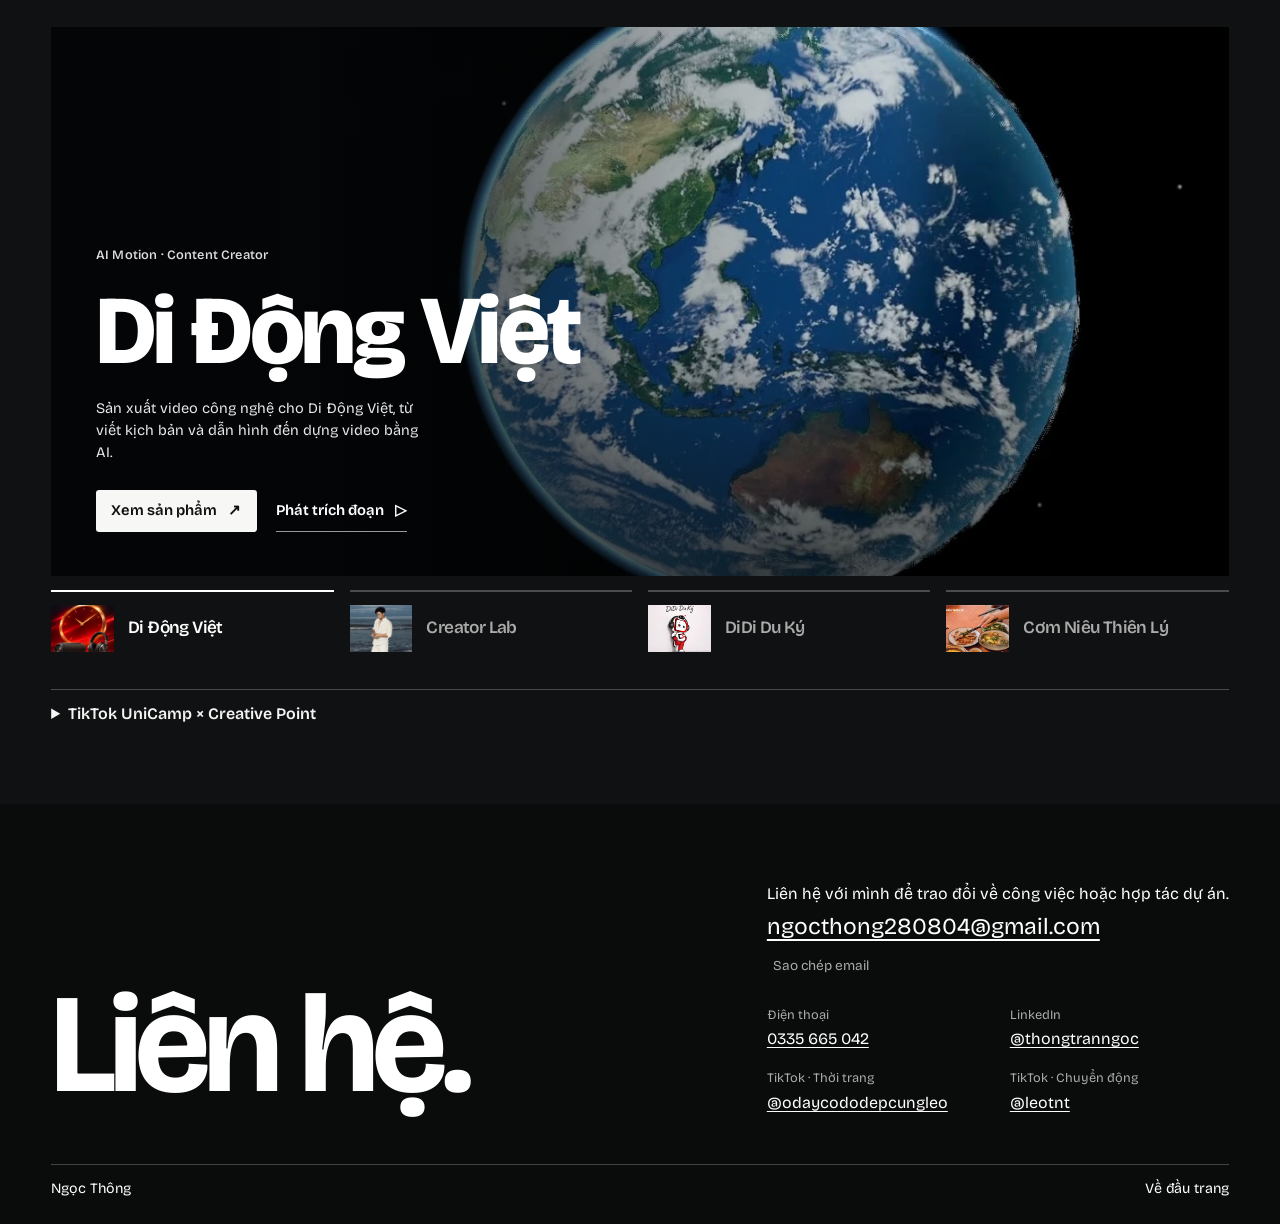
==== commit bec1c876: "Publish approved bio and restore marketing tools" ====
--- a/index.html
+++ b/index.html
@@ -72,7 +72,7 @@
           <p class="artist-label">Giới thiệu</p>
           <h2 id="about-title">Ngọc Thông</h2>
           <p class="personal-role">Marketing · Nội dung &amp; truyền thông thương hiệu</p>
-          <p class="artist-lede">Mình đến với marketing từ ngành Thương mại điện tử. Mình thích tìm hiểu điều gì khiến khách hàng chú ý, rồi cùng đội ngũ biến những quan sát ấy thành ý tưởng cho thương hiệu. Sau mỗi chiến dịch, mình nhìn lại phản hồi và số liệu để biết điều gì nên làm tốt hơn.</p>
+          <p class="artist-lede">Mình thích cả hai phần của marketing: tìm ra điều thương hiệu muốn nói và tự tay làm nội dung để kể điều đó. Có lúc mình viết kịch bản rồi đứng trước máy quay. Có lúc mình dùng AI để xây cả một kênh riêng cho nhân vật như DiDi. Với mình, phần thú vị nhất là tìm được cách kể vừa đúng chất thương hiệu, vừa gần với người xem.</p>
         </header>
         <img src="assets/work/thong-portrait.webp?v=4" alt="Chân dung Ngọc Thông" width="900" height="1200" loading="lazy">
       </div>
@@ -240,6 +240,9 @@
                 <div class="craft__group">
                   <h3>Quản lý kênh &amp; quảng cáo</h3>
                   <ul>
+                    <li><img src="assets/tools/meta-suite.png" alt="" width="18" height="18" loading="lazy">Meta Business Suite</li>
+                    <li><img src="assets/tools/meta.svg" alt="" width="18" height="18" loading="lazy">Meta Ads</li>
+                    <li><img src="assets/tools/tiktok.svg" alt="" width="18" height="18" loading="lazy">TikTok</li>
                     <li><img src="assets/tools/tiktok.svg" alt="" width="18" height="18" loading="lazy">TikTok Ads</li>
                   </ul>
                 </div>
@@ -247,11 +250,16 @@
                   <h3>Phân tích &amp; báo cáo</h3>
                   <ul>
                     <li><img src="assets/tools/sheets.svg" alt="" width="18" height="18" loading="lazy">Google Sheets</li>
+                    <li><img src="assets/tools/excel.png" alt="" width="18" height="18" loading="lazy">Excel</li>
+                    <li><img src="assets/tools/power-bi.svg" alt="" width="18" height="18" loading="lazy">Power BI</li>
                   </ul>
                 </div>
                 <div class="craft__group">
-                  <h3>Vận hành giao đồ ăn</h3>
+                  <h3>Thương mại điện tử &amp; giao món</h3>
                   <ul>
+                    <li><img src="assets/tools/tiktok-shop.png" alt="" width="18" height="18" loading="lazy">TikTok Shop</li>
+                    <li><img src="assets/tools/shopee.svg" alt="" width="18" height="18" loading="lazy">Shopee</li>
+                    <li><img src="assets/tools/grabfood.png" alt="" width="18" height="18" loading="lazy">Grab Merchant</li>
                     <li><img src="assets/tools/grabfood.png" alt="" width="18" height="18" loading="lazy">GrabFood</li>
                     <li><img src="assets/tools/shopeefood.png" alt="" width="18" height="18" loading="lazy">ShopeeFood</li>
                     <li><img src="assets/tools/xanh-sm.png" alt="" width="18" height="18" loading="lazy">Xanh SM</li>
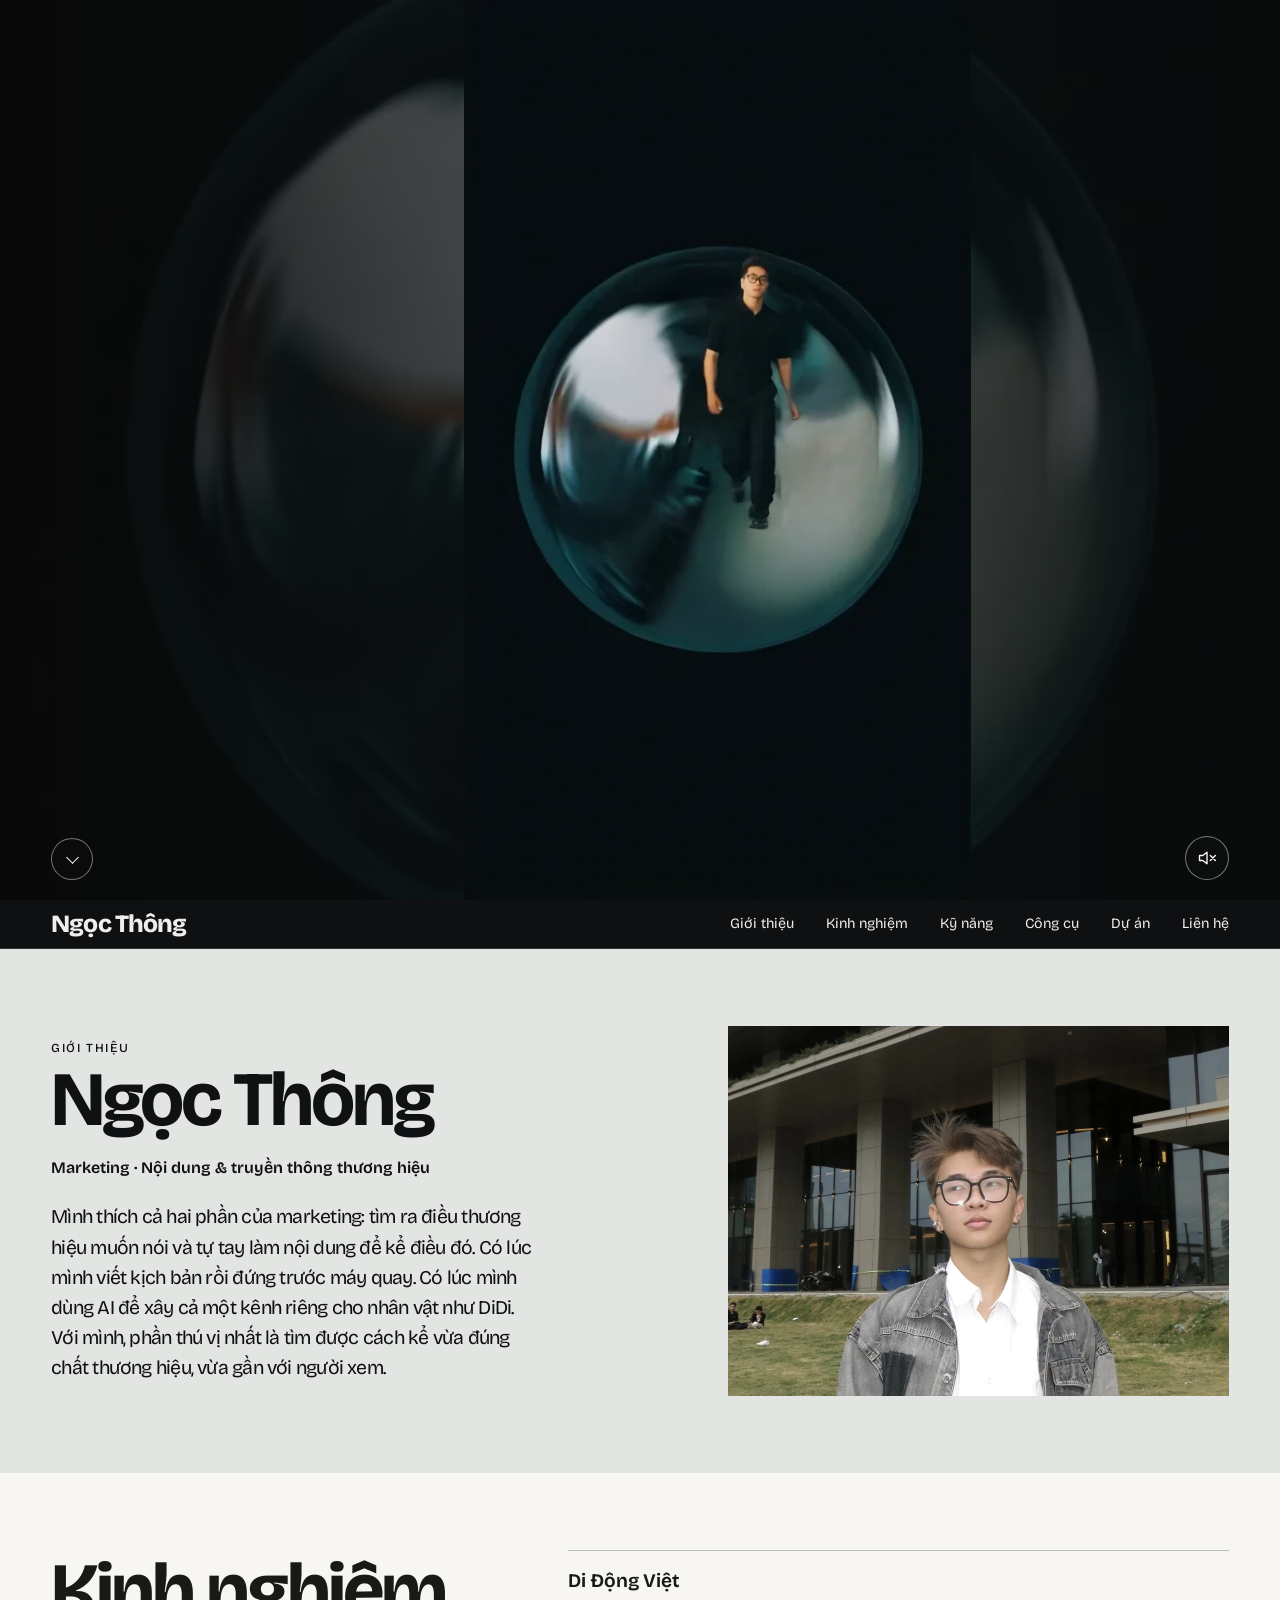
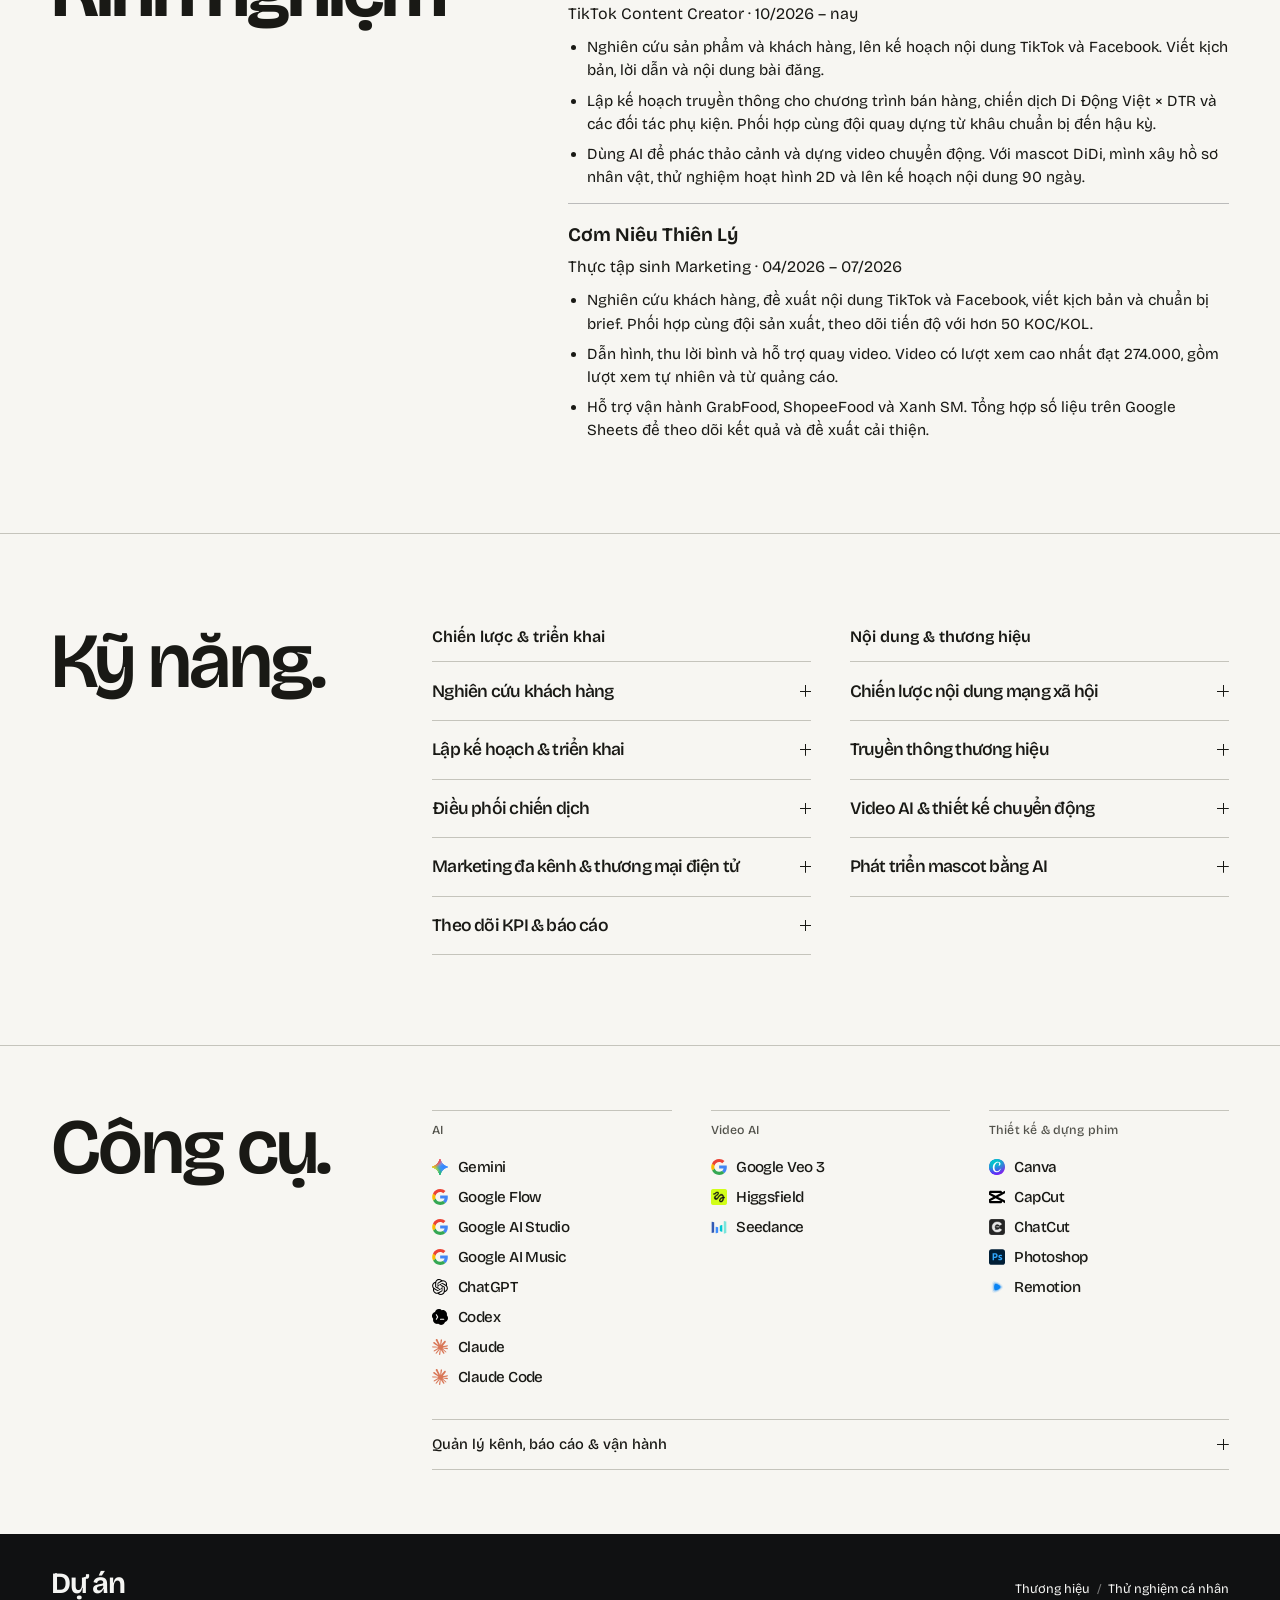
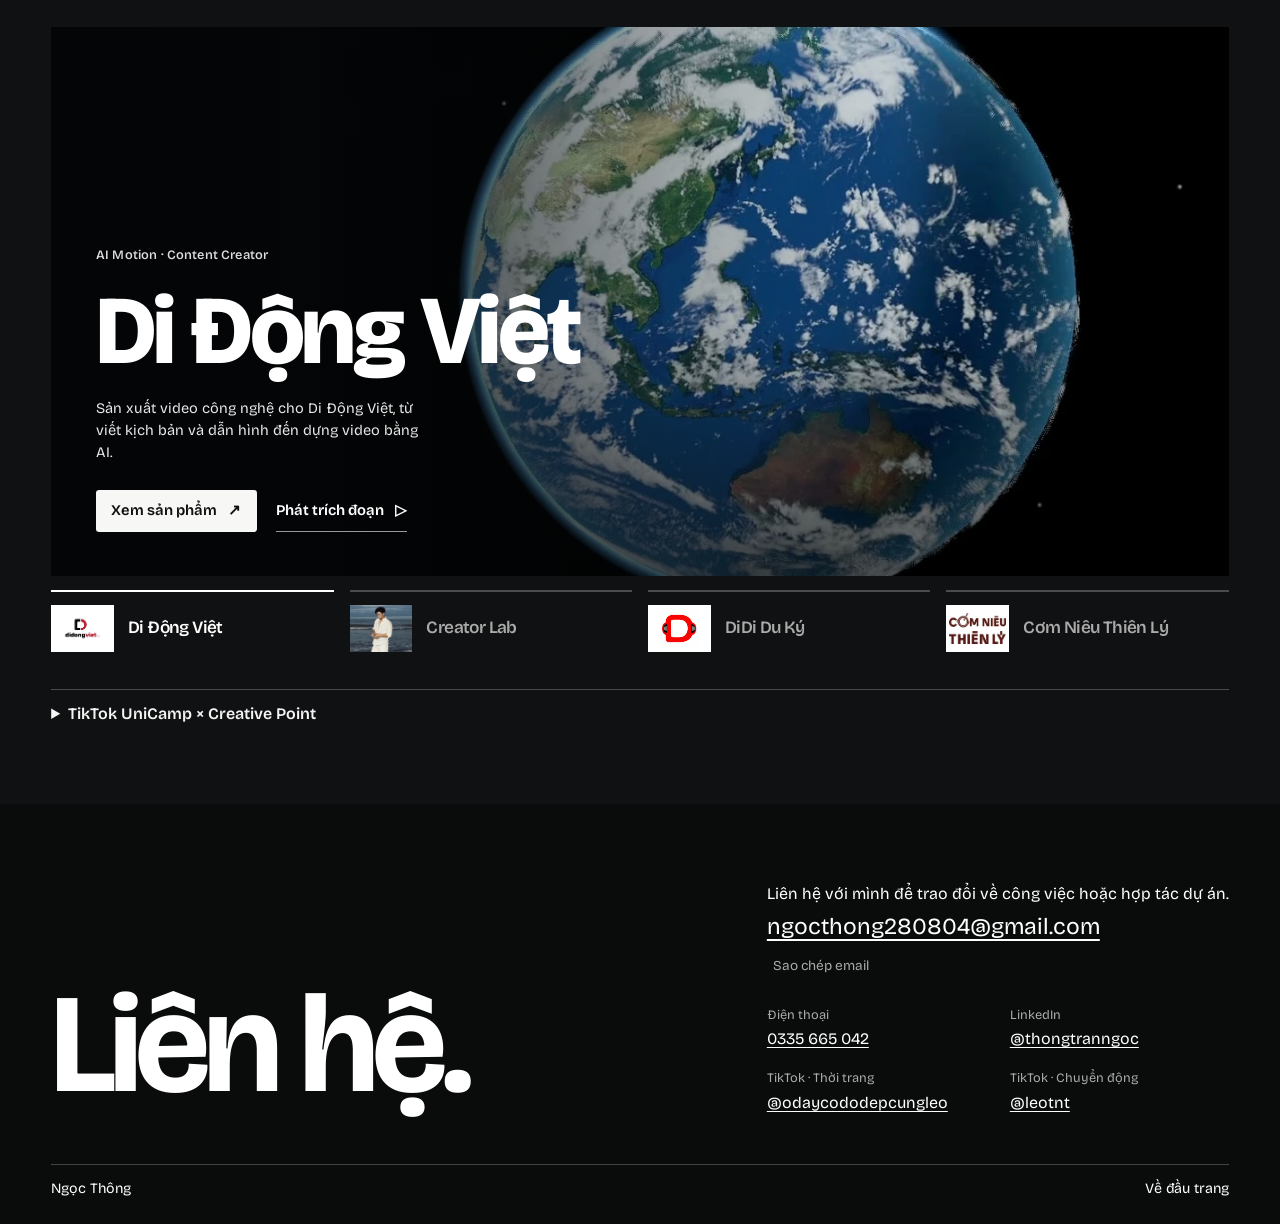
==== commit ee222ad7: "Add playable portfolio showcases and brand logos" ====
--- a/index.html
+++ b/index.html
@@ -18,7 +18,7 @@
   <link rel="stylesheet" href="style.css?v=intro4">
   <link rel="preload" href="assets/fonts/viaoda-name.woff2" as="font" type="font/woff2" crossorigin>
 
-  <link rel="stylesheet" href="screening.css?v=contacts4">
+  <link rel="stylesheet" href="screening.css?v=brand5">
   <link rel="stylesheet" href="toolkit.css?v=studio1">
   <link rel="stylesheet" href="studio-type.css?v=viaoda1">
   <script defer src="screening.js?v=profile2"></script>
@@ -298,7 +298,7 @@
             <p class="credit">Nhận diện mascot · Di Động Việt</p>
             <h3 id="title-didi">DiDi Du Ký</h3>
             <p class="feature-note">Mình xây dựng TikTok và Facebook cho DiDi hoàn toàn bằng AI, từ nhận diện nhân vật đến những mẩu chuyện công sở.</p>
-            <div class="feature-links"><a href="du-an/didi.html">Xem nhận diện <span aria-hidden="true">↗</span></a></div>
+            <div class="feature-links"><a href="du-an/didi.html#video">Xem video</a><a href="du-an/didi.html">Nhận diện</a><a href="https://www.tiktok.com/@didi.du.k" target="_blank" rel="noopener noreferrer">TikTok ↗</a><a href="https://www.facebook.com/profile.php?id=61596543784221&amp;locale=vi_VN" target="_blank" rel="noopener noreferrer">Facebook ↗</a></div>
           </div>
         </article>
         <article class="feature feature--thien-ly" id="poster-thien-ly" aria-labelledby="title-thien-ly">
@@ -312,10 +312,10 @@
         </article>
       </div>
       <nav class="film-selector" aria-label="Chọn tác phẩm" hidden>
-        <button type="button" aria-controls="poster-di-dong-viet" aria-pressed="false"><img src="assets/work/ddv/gio-vang-art.webp" alt="" loading="lazy"><span>Di Động Việt</span></button>
+        <button type="button" aria-controls="poster-di-dong-viet" aria-pressed="false"><img class="project-mark" src="assets/work/ddv-brand.webp" alt="" loading="lazy"><span>Di Động Việt</span></button>
         <button type="button" aria-controls="poster-creator-lab" aria-pressed="false"><img src="assets/work/fashion-shore.webp" alt="" loading="lazy"><span>Creator Lab</span></button>
-        <button type="button" aria-controls="poster-didi" aria-pressed="false"><img src="assets/work/didi/avatar.webp" alt="" loading="lazy"><span>DiDi Du Ký</span></button>
-        <button type="button" aria-controls="poster-thien-ly" aria-pressed="false"><img src="assets/work/social.webp" alt="" loading="lazy"><span>Cơm Niêu Thiên Lý</span></button>
+        <button type="button" aria-controls="poster-didi" aria-pressed="false"><img class="project-mark" src="assets/work/didi/logo.webp" alt="" loading="lazy"><span>DiDi Du Ký</span></button>
+        <button type="button" aria-controls="poster-thien-ly" aria-pressed="false"><img class="project-mark" src="assets/work/thien-ly-brand.webp" alt="" loading="lazy"><span>Cơm Niêu Thiên Lý</span></button>
       </nav>
       <details class="project-unicamp">
         <summary>TikTok UniCamp × Creative Point</summary>
--- a/screening.css
+++ b/screening.css
@@ -40,6 +40,8 @@
 .film-selector button {display:flex;align-items:center;gap:clamp(.6rem,1.1vw,1.2rem);text-align:left;padding:.8rem 0;min-width:0;border:0;border-top:2px solid #494b4d;background:none;color:#aaa;cursor:pointer;font-weight:590;font-size:clamp(.9rem,1.35vw,1.45rem);letter-spacing:-.035em;}
 .film-selector button[aria-pressed=true],.film-selector button:hover {color:white;border-color:currentColor;}
 .film-selector img {width:clamp(42px,4.9vw,80px);height:clamp(37px,3.7vw,60px);object-fit:cover;}
+.film-selector .project-mark {object-fit:contain;background:#fff;padding:3px;}
+.feature--didi .feature-links {flex-wrap:wrap;}
 @media(prefers-reduced-motion:no-preference){.feature.is-selected .feature-art {animation:cut-in .36s ease-out;} @keyframes cut-in {from{opacity:.32;transform:scale(1.025);}to{opacity:1;transform:none;}}}
 .preview-dialog {position:fixed;border:0;background:#101112;color:white;padding:.75rem;max-width:min(88rem,94vw);width:max-content;margin:auto;}
 .preview-dialog::backdrop {background:#000d;}
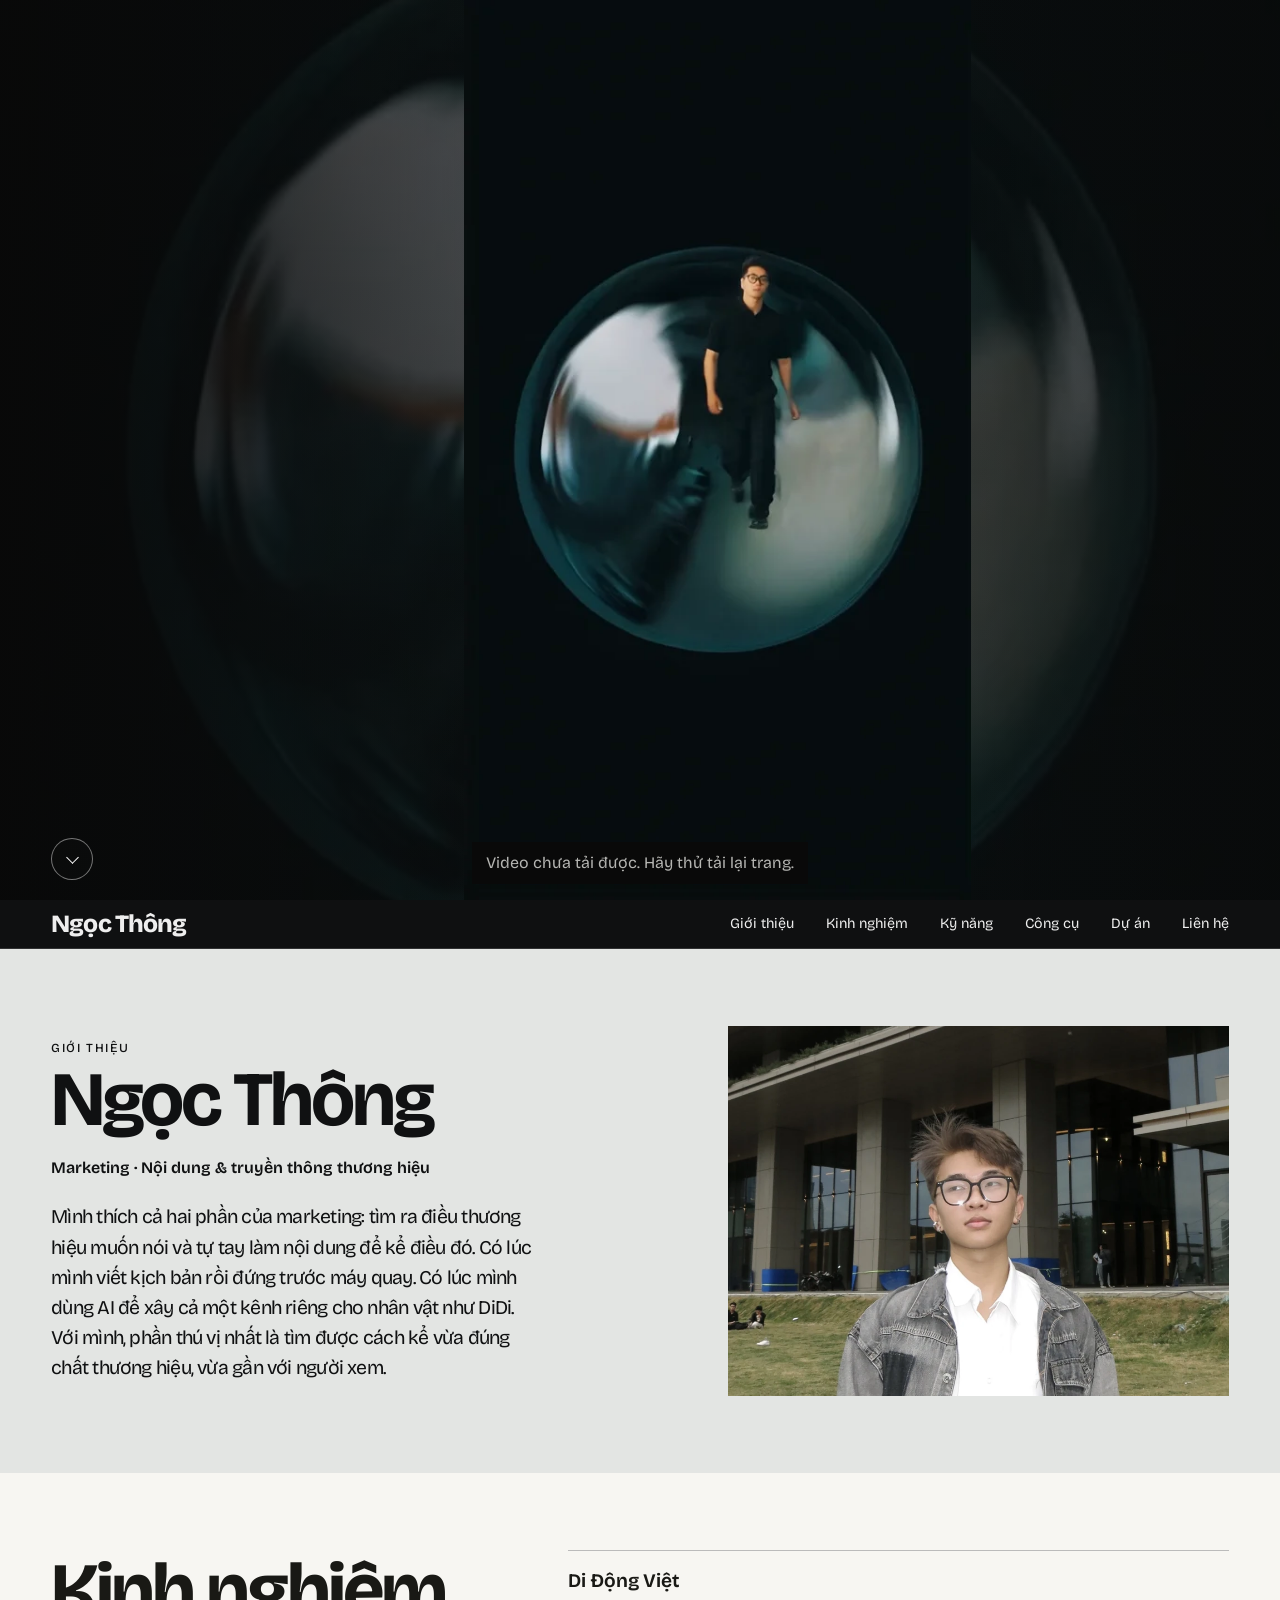
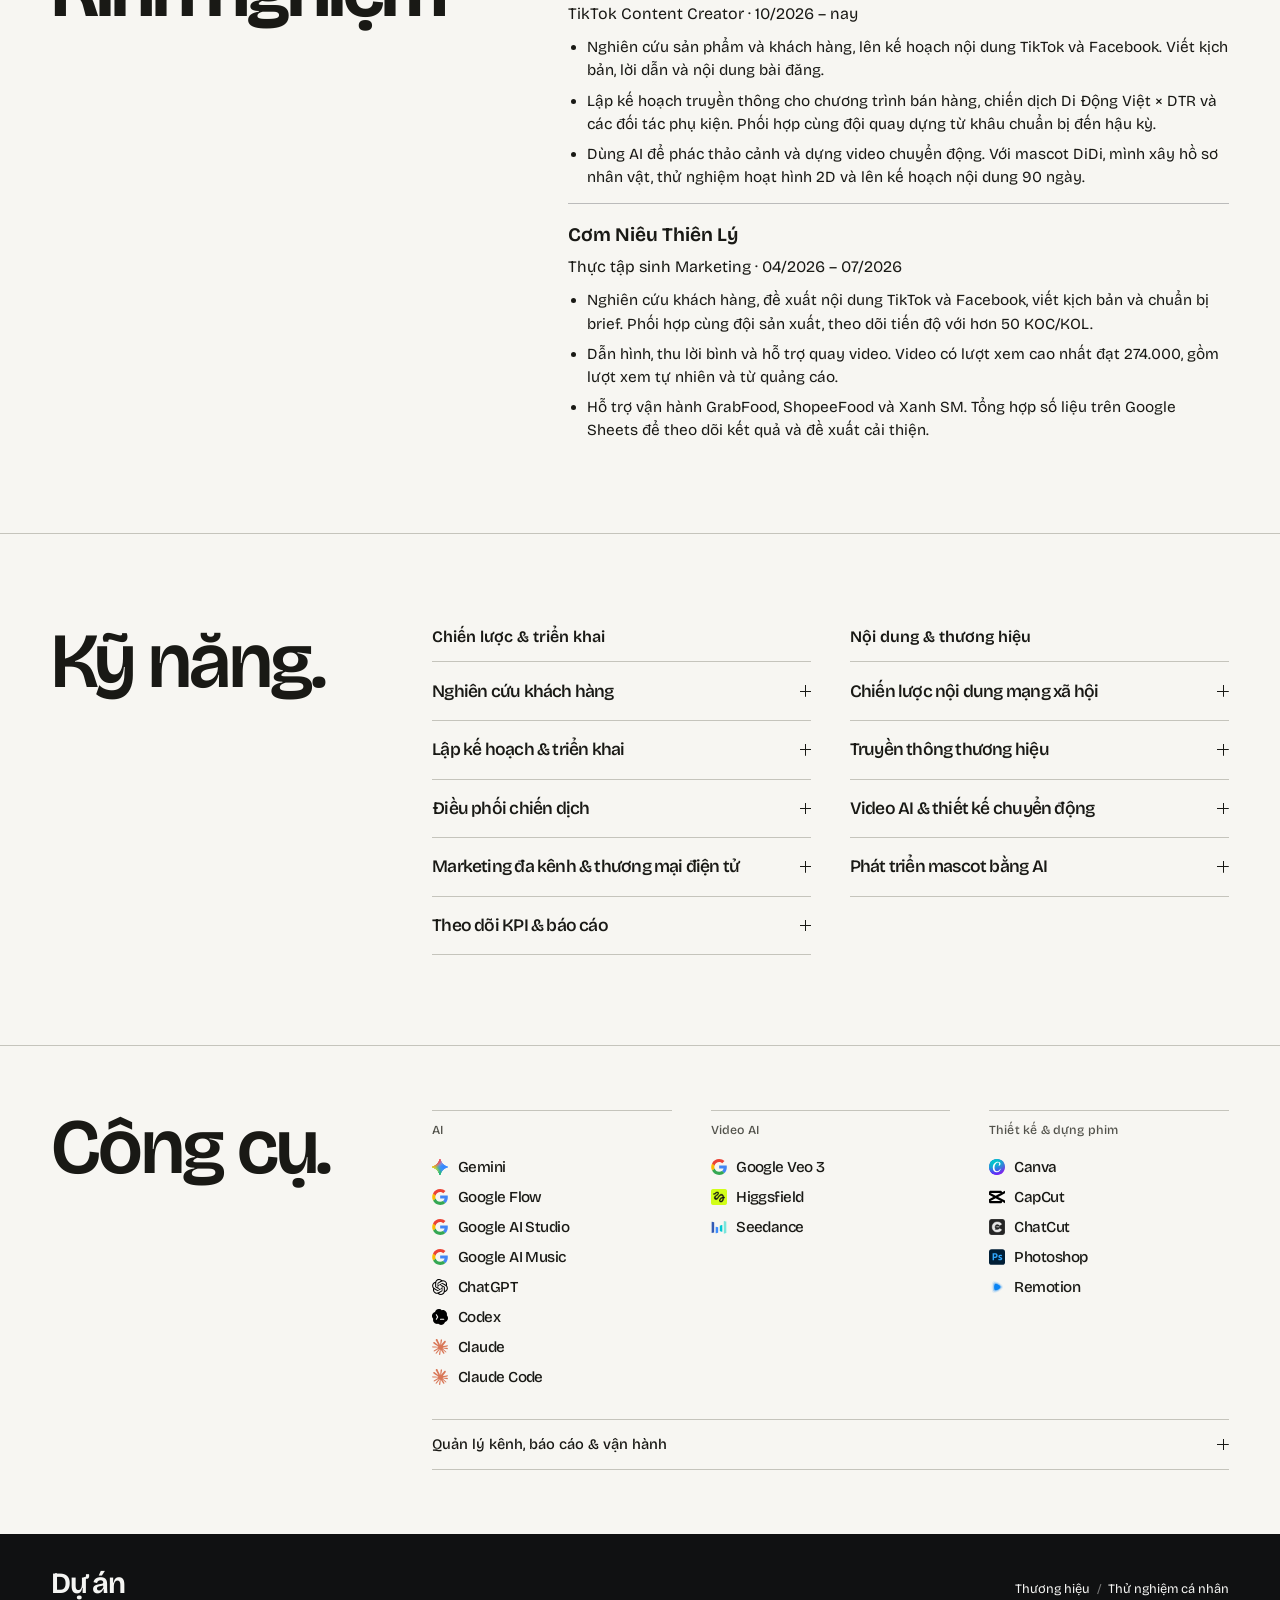
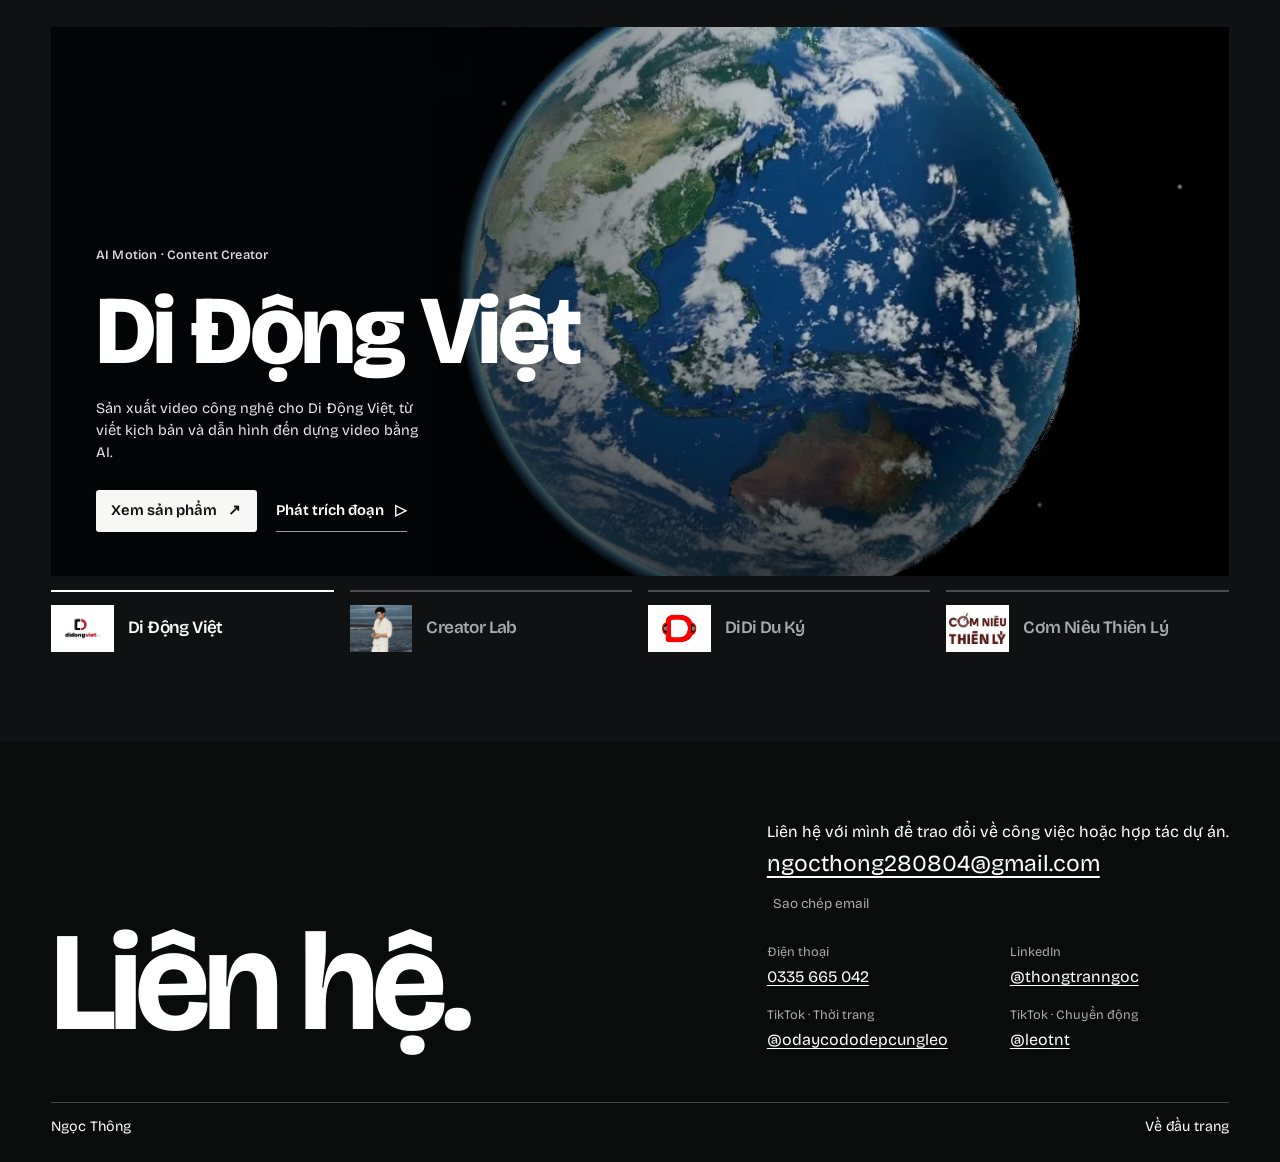
==== commit e331d701: "Remove UniCamp project from portfolio" ====
--- a/index.html
+++ b/index.html
@@ -317,11 +317,6 @@
         <button type="button" aria-controls="poster-didi" aria-pressed="false"><img class="project-mark" src="assets/work/didi/logo.webp" alt="" loading="lazy"><span>DiDi Du Ký</span></button>
         <button type="button" aria-controls="poster-thien-ly" aria-pressed="false"><img class="project-mark" src="assets/work/thien-ly-brand.webp" alt="" loading="lazy"><span>Cơm Niêu Thiên Lý</span></button>
       </nav>
-      <details class="project-unicamp">
-        <summary>TikTok UniCamp × Creative Point</summary>
-        <p>Dự án nhóm · 12/2025 – 02/2026</p>
-        <p>Mình cùng nhóm xây kênh từ con số 0, viết kịch bản, quay dựng và livestream. Trong một tuần, kênh đạt hơn 1.000 người theo dõi. Nhóm đứng đầu về hiệu suất vận hành kênh và nhận 5/5 điểm từ Creative Point.</p>
-      </details>
       <dialog class="preview-dialog" aria-label="Trích đoạn Di Động Việt">
         <form method="dialog"><button>Đóng <span aria-hidden="true">×</span></button></form>
         <video controls playsinline muted preload="none" data-src="assets/folio/ddv-preview.mp4"></video>
--- a/screening.css
+++ b/screening.css
@@ -94,9 +94,6 @@
 .experience dd {margin:.3rem 0 0;line-height:1.5;}
 .experience dd ul {margin:.65rem 0 0;padding-inline-start:1.15rem;font-size:.96rem;}
 .experience dd li + li {margin-top:.45rem;}
-.project-unicamp {width:min(92%,100rem);margin:1.5rem auto 0;border-top:1px solid #494b4d;padding-top:.7rem;}
-.project-unicamp summary {width:fit-content;cursor:pointer;font-weight:600;}
-.project-unicamp p {max-width:65ch;margin-top:.5rem;}
 .skill-group h3 {margin:0 0 .7rem;font-size:1rem;font-weight:600;}
 .instruments .craft__tools {margin-top:0;border-top:0;padding-block:clamp(2.5rem,5vw,5rem);}
 .personal,.experience,.instruments,.outro {scroll-margin-top:4rem;}
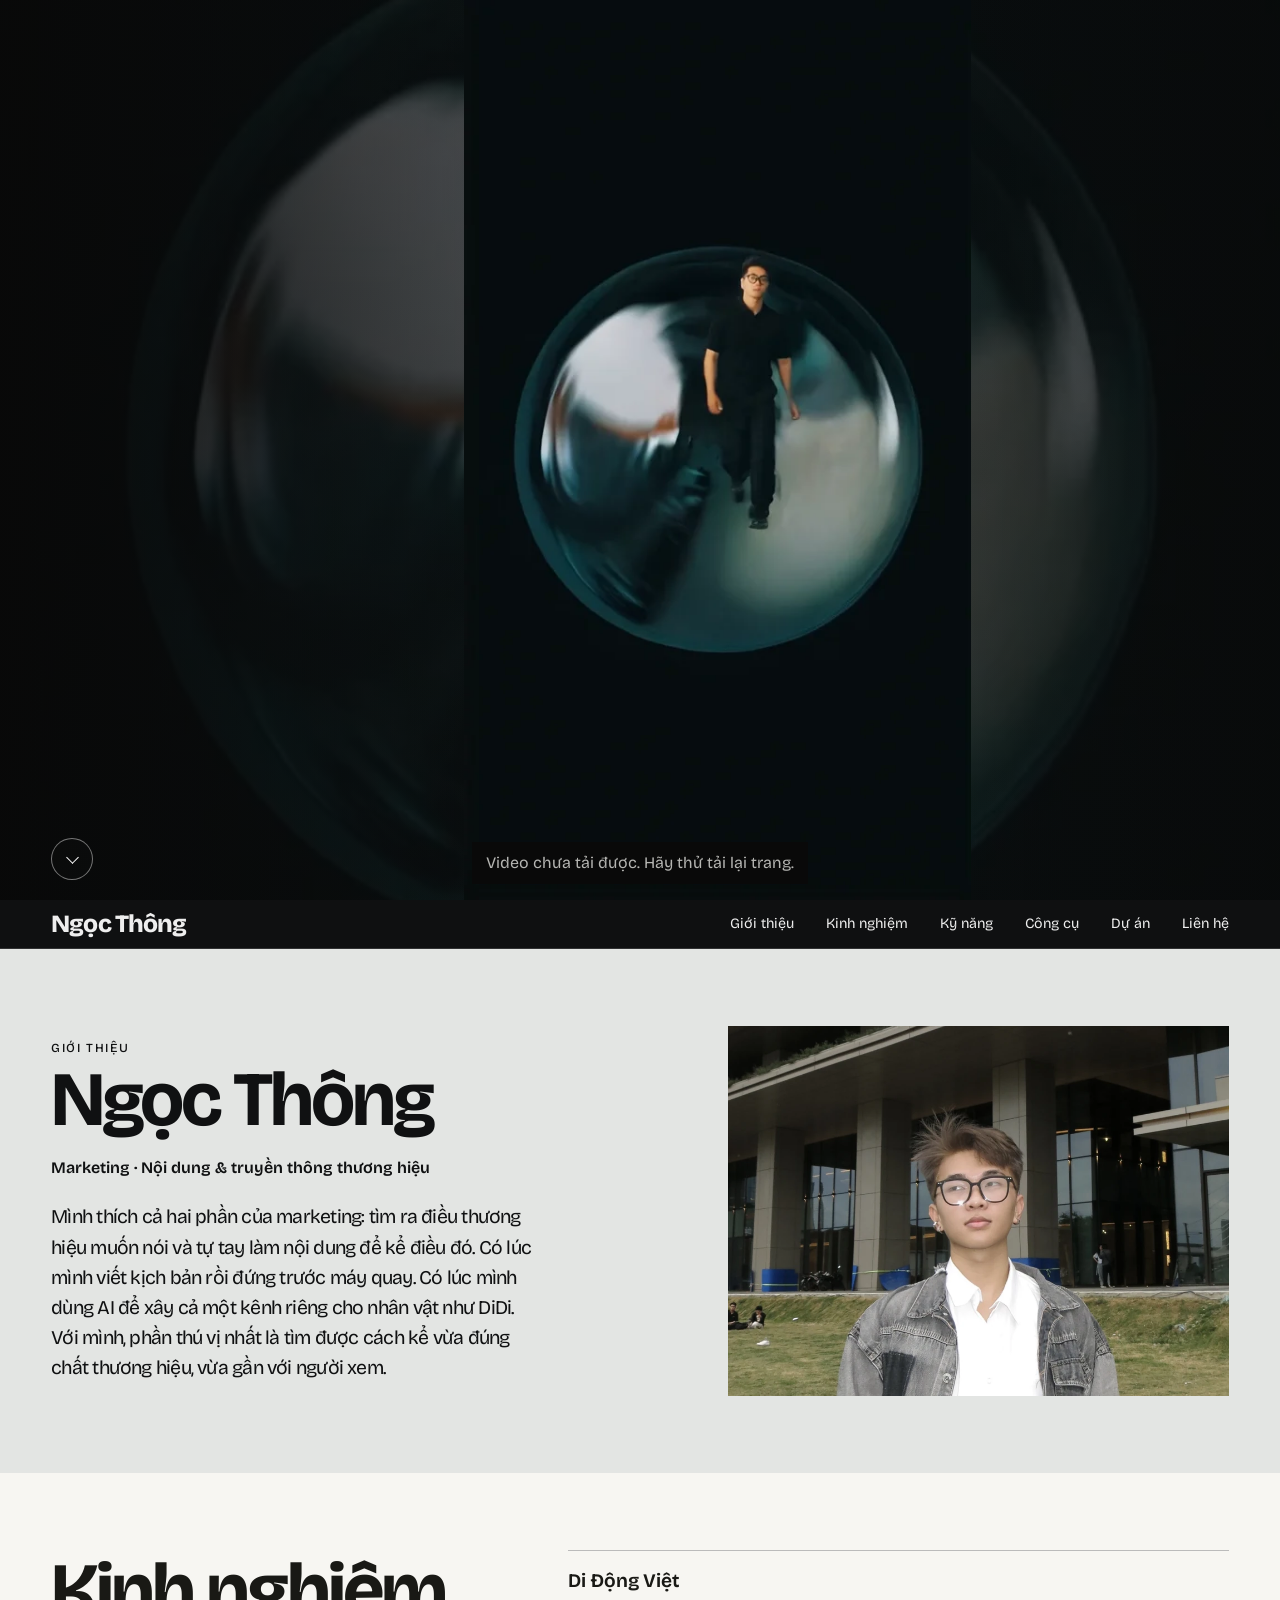
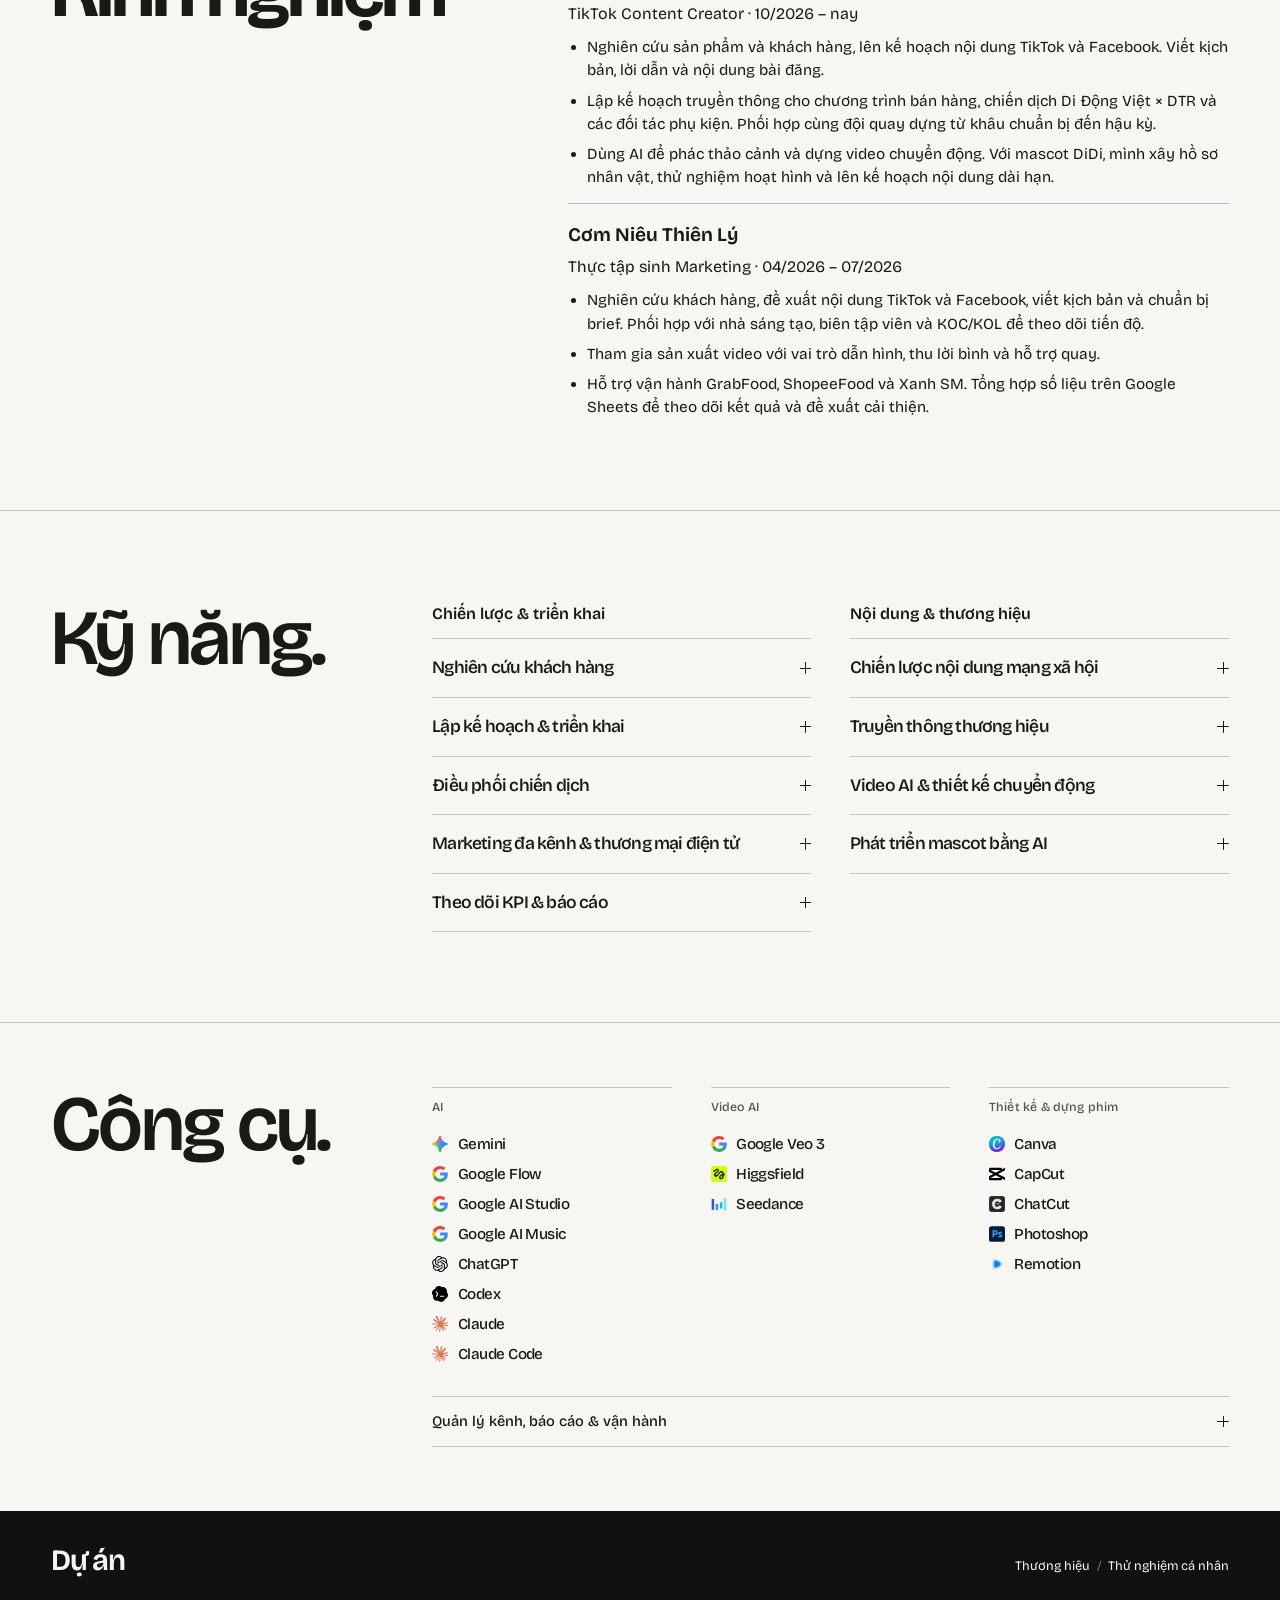
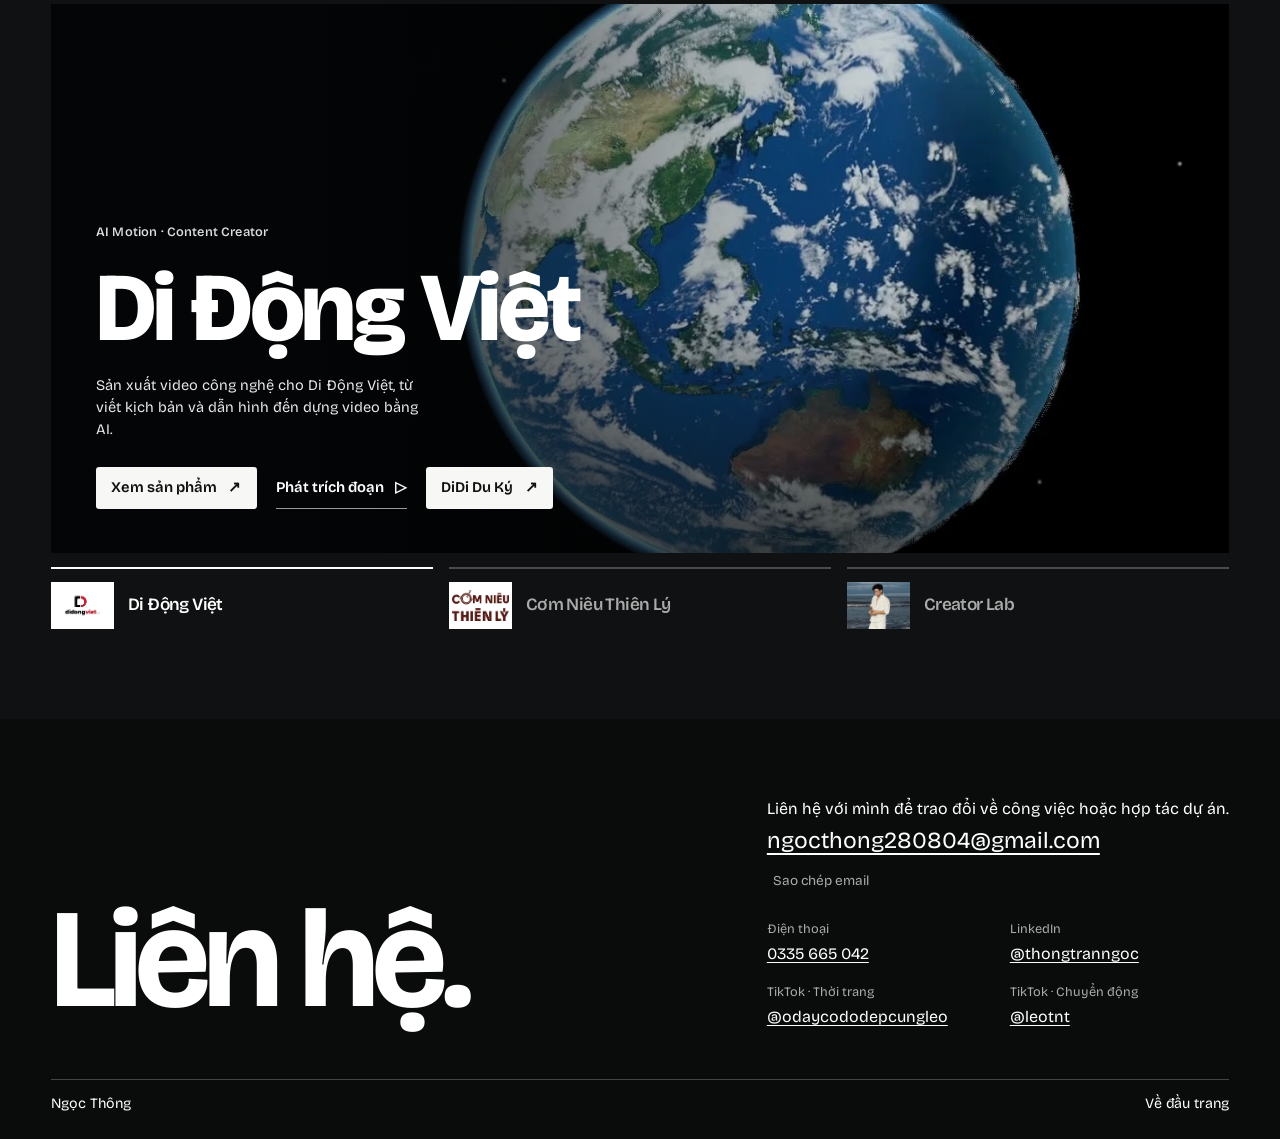
==== commit c1844a97: "Merge DiDi into Di Dong Viet and refine the project lineup" ====
--- a/index.html
+++ b/index.html
@@ -18,7 +18,7 @@
   <link rel="stylesheet" href="style.css?v=intro4">
   <link rel="preload" href="assets/fonts/viaoda-name.woff2" as="font" type="font/woff2" crossorigin>
 
-  <link rel="stylesheet" href="screening.css?v=brand5">
+  <link rel="stylesheet" href="screening.css?v=projects6">
   <link rel="stylesheet" href="toolkit.css?v=studio1">
   <link rel="stylesheet" href="studio-type.css?v=viaoda1">
   <script defer src="screening.js?v=profile2"></script>
@@ -88,7 +88,7 @@
               <ul>
                 <li>Nghiên cứu sản phẩm và khách hàng, lên kế hoạch nội dung TikTok và Facebook. Viết kịch bản, lời dẫn và nội dung bài đăng.</li>
                 <li>Lập kế hoạch truyền thông cho chương trình bán hàng, chiến dịch Di Động Việt × DTR và các đối tác phụ kiện. Phối hợp cùng đội quay dựng từ khâu chuẩn bị đến hậu kỳ.</li>
-                <li>Dùng AI để phác thảo cảnh và dựng video chuyển động. Với mascot DiDi, mình xây hồ sơ nhân vật, thử nghiệm hoạt hình 2D và lên kế hoạch nội dung 90 ngày.</li>
+                <li>Dùng AI để phác thảo cảnh và dựng video chuyển động. Với mascot DiDi, mình xây hồ sơ nhân vật, thử nghiệm hoạt hình và lên kế hoạch nội dung dài hạn.</li>
               </ul>
             </dd>
           </div>
@@ -96,8 +96,8 @@
             <dt>Cơm Niêu Thiên Lý</dt>
             <dd>Thực tập sinh Marketing · 04/2026 – 07/2026
               <ul>
-                <li>Nghiên cứu khách hàng, đề xuất nội dung TikTok và Facebook, viết kịch bản và chuẩn bị brief. Phối hợp cùng đội sản xuất, theo dõi tiến độ với hơn 50 KOC/KOL.</li>
-                <li>Dẫn hình, thu lời bình và hỗ trợ quay video. Video có lượt xem cao nhất đạt 274.000, gồm lượt xem tự nhiên và từ quảng cáo.</li>
+                <li>Nghiên cứu khách hàng, đề xuất nội dung TikTok và Facebook, viết kịch bản và chuẩn bị brief. Phối hợp với nhà sáng tạo, biên tập viên và KOC/KOL để theo dõi tiến độ.</li>
+                <li>Tham gia sản xuất video với vai trò dẫn hình, thu lời bình và hỗ trợ quay.</li>
                 <li>Hỗ trợ vận hành GrabFood, ShopeeFood và Xanh SM. Tổng hợp số liệu trên Google Sheets để theo dõi kết quả và đề xuất cải thiện.</li>
               </ul>
             </dd>
@@ -187,8 +187,8 @@
                   <details name="craft-skill">
                     <summary>Phát triển mascot bằng AI</summary>
                     <div class="craft__detail">
-                      <p>Xây hồ sơ nhân vật, viết kịch bản và thử nghiệm hoạt hình 2D để phát triển nhận diện cho DiDi.</p>
-                      <a href="du-an/didi.html">Xem DiDi Du Ký</a>
+                      <p>Xây hồ sơ nhân vật, viết kịch bản và thử nghiệm hoạt hình để phát triển nhận diện cho DiDi.</p>
+                      <a href="du-an/di-dong-viet.html#didi">Xem DiDi Du Ký</a>
                     </div>
                   </details>
                 </li>
@@ -280,7 +280,16 @@
             <p class="credit">AI Motion · Content Creator</p>
             <h3 id="title-di-dong-viet">Di Động Việt</h3>
             <p class="feature-note">Sản xuất video công nghệ cho Di Động Việt, từ viết kịch bản và dẫn hình đến dựng video bằng AI.</p>
-            <div class="feature-links"><a href="du-an/di-dong-viet.html">Xem sản phẩm <span aria-hidden="true">↗</span></a><button class="watch-preview" type="button" hidden>Phát trích đoạn <span aria-hidden="true">▷</span></button></div>
+            <div class="feature-links"><a href="du-an/di-dong-viet.html">Xem sản phẩm <span aria-hidden="true">↗</span></a><button class="watch-preview" type="button" hidden>Phát trích đoạn <span aria-hidden="true">▷</span></button><a href="du-an/di-dong-viet.html#didi">DiDi Du Ký <span aria-hidden="true">↗</span></a></div>
+          </div>
+        </article>
+        <article class="feature feature--thien-ly" id="poster-thien-ly" aria-labelledby="title-thien-ly">
+          <img class="feature-art" src="assets/work/social.webp" alt="Mâm cơm niêu trong loạt Reels Thiên Lý" loading="lazy">
+          <div class="feature-copy">
+            <p class="credit">Kịch bản &amp; dẫn hình · Facebook Reels</p>
+            <h3 id="title-thien-ly">Cơm Niêu Thiên Lý</h3>
+            <p class="feature-note">Nghiên cứu khách hàng, phát triển nội dung mạng xã hội và tham gia sản xuất video thương hiệu.</p>
+            <div class="feature-links"><a href="du-an/thien-ly.html">Xem Reels <span aria-hidden="true">↗</span></a></div>
           </div>
         </article>
         <article class="feature feature--creator-lab" id="poster-creator-lab" aria-labelledby="title-creator-lab">
@@ -288,34 +297,15 @@
           <div class="feature-copy">
             <p class="credit">AI Fashion · Logo in Motion</p>
             <h3 id="title-creator-lab">Creator Lab</h3>
-            <p class="feature-note">Thời trang nam và những logo chuyển động. Hai kênh TikTok cá nhân của mình có tổng cộng 2.380 người theo dõi.</p>
-            <div class="feature-links"><a href="du-an/creator-lab.html">Xem hai loạt video <span aria-hidden="true">↗</span></a></div>
-          </div>
-        </article>
-        <article class="feature feature--didi" id="poster-didi" aria-labelledby="title-didi">
-          <img class="feature-art" src="assets/work/didi/didi.webp" alt="Mascot DiDi trong bộ nhận diện đỏ trắng" loading="lazy">
-          <div class="feature-copy">
-            <p class="credit">Nhận diện mascot · Di Động Việt</p>
-            <h3 id="title-didi">DiDi Du Ký</h3>
-            <p class="feature-note">Mình xây dựng TikTok và Facebook cho DiDi hoàn toàn bằng AI, từ nhận diện nhân vật đến những mẩu chuyện công sở.</p>
-            <div class="feature-links"><a href="du-an/didi.html#video">Xem video</a><a href="du-an/didi.html">Nhận diện</a><a href="https://www.tiktok.com/@didi.du.k" target="_blank" rel="noopener noreferrer">TikTok ↗</a><a href="https://www.facebook.com/profile.php?id=61596543784221&amp;locale=vi_VN" target="_blank" rel="noopener noreferrer">Facebook ↗</a></div>
-          </div>
-        </article>
-        <article class="feature feature--thien-ly" id="poster-thien-ly" aria-labelledby="title-thien-ly">
-          <img class="feature-art" src="assets/work/social.webp" alt="Mâm cơm niêu trong loạt Reels Thiên Lý" loading="lazy">
-          <div class="feature-copy">
-            <p class="credit">Kịch bản &amp; dẫn hình · Facebook Reels</p>
-            <h3 id="title-thien-ly">Cơm Niêu Thiên Lý</h3>
-            <p class="feature-note">Video mình dẫn trước ngày mở cửa tại Quận 1 đạt 274.000 lượt xem, gồm cả lượt tự nhiên và quảng cáo.</p>
-            <div class="feature-links"><a href="du-an/thien-ly.html">Xem Reels <span aria-hidden="true">↗</span></a></div>
+            <p class="feature-note">Thử nghiệm nội dung thời trang nam bằng AI và thiết kế chuyển động logo cho TikTok.</p>
+            <div class="feature-links"><a href="du-an/creator-lab.html">Xem dự án <span aria-hidden="true">↗</span></a></div>
           </div>
         </article>
       </div>
       <nav class="film-selector" aria-label="Chọn tác phẩm" hidden>
         <button type="button" aria-controls="poster-di-dong-viet" aria-pressed="false"><img class="project-mark" src="assets/work/ddv-brand.webp" alt="" loading="lazy"><span>Di Động Việt</span></button>
+        <button type="button" aria-controls="poster-thien-ly" aria-pressed="false"><img class="project-mark" src="assets/work/thien-ly-brand.webp" alt="" loading="lazy"><span>Cơm Niêu Thiên Lý</span></button>
         <button type="button" aria-controls="poster-creator-lab" aria-pressed="false"><img src="assets/work/fashion-shore.webp" alt="" loading="lazy"><span>Creator Lab</span></button>
-        <button type="button" aria-controls="poster-didi" aria-pressed="false"><img class="project-mark" src="assets/work/didi/logo.webp" alt="" loading="lazy"><span>DiDi Du Ký</span></button>
-        <button type="button" aria-controls="poster-thien-ly" aria-pressed="false"><img class="project-mark" src="assets/work/thien-ly-brand.webp" alt="" loading="lazy"><span>Cơm Niêu Thiên Lý</span></button>
       </nav>
       <dialog class="preview-dialog" aria-label="Trích đoạn Di Động Việt">
         <form method="dialog"><button>Đóng <span aria-hidden="true">×</span></button></form>
--- a/screening.css
+++ b/screening.css
@@ -32,16 +32,16 @@
 .feature-links a {color:#111;background:#f7f7f6;padding:.48rem .95rem;border-radius:.2rem;}
 .feature-links a:hover {background:#dce3e9;}
 .watch-preview {background:none;border:0;border-bottom:1px solid #999;padding:0;color:white;cursor:pointer;}
-.feature--didi {background:#83152c;}
-.feature--didi::before {background:linear-gradient(105deg,#390715,#9c1939 56%,#c6364b);z-index:-3;}
-.feature--didi .feature-art {width:53%;object-fit:contain;padding:1.5rem 6% 0;}
+
+
+
 .feature--creator-lab .feature-art {width:86%;object-position:center;}
-.film-selector {display:grid;grid-template-columns:repeat(4,minmax(0,1fr));gap:1rem;padding-top:.85rem;}
+.film-selector {display:grid;grid-template-columns:repeat(3,minmax(0,1fr));gap:1rem;padding-top:.85rem;}
 .film-selector button {display:flex;align-items:center;gap:clamp(.6rem,1.1vw,1.2rem);text-align:left;padding:.8rem 0;min-width:0;border:0;border-top:2px solid #494b4d;background:none;color:#aaa;cursor:pointer;font-weight:590;font-size:clamp(.9rem,1.35vw,1.45rem);letter-spacing:-.035em;}
 .film-selector button[aria-pressed=true],.film-selector button:hover {color:white;border-color:currentColor;}
 .film-selector img {width:clamp(42px,4.9vw,80px);height:clamp(37px,3.7vw,60px);object-fit:cover;}
 .film-selector .project-mark {object-fit:contain;background:#fff;padding:3px;}
-.feature--didi .feature-links {flex-wrap:wrap;}
+
 @media(prefers-reduced-motion:no-preference){.feature.is-selected .feature-art {animation:cut-in .36s ease-out;} @keyframes cut-in {from{opacity:.32;transform:scale(1.025);}to{opacity:1;transform:none;}}}
 .preview-dialog {position:fixed;border:0;background:#101112;color:white;padding:.75rem;max-width:min(88rem,94vw);width:max-content;margin:auto;}
 .preview-dialog::backdrop {background:#000d;}
@@ -62,8 +62,8 @@
 @media(max-width:48rem){
  .projection-head {align-items:start;flex-direction:column;gap:.1rem;margin-bottom:.85rem;}
  .feature {min-height:0;display:grid;grid-template-rows:clamp(12rem,54vw,23rem) auto;background:#191a1c;}
- .feature-art,.feature--creator-lab .feature-art,.feature--didi .feature-art {position:relative;grid-row:1;width:100%;height:100%;object-fit:cover;}
- .feature--didi .feature-art {object-fit:contain;background:#a5243b;padding:.6rem;}
+ .feature-art,.feature--creator-lab .feature-art {position:relative;grid-row:1;width:100%;height:100%;object-fit:cover;}
+
  .feature::before {display:none;}
  .feature-copy {width:100%;padding:1.3rem;grid-row:2;}
  .feature h3 {font-size:clamp(2.8rem,9vw,4.6rem);line-height:1.04;}
